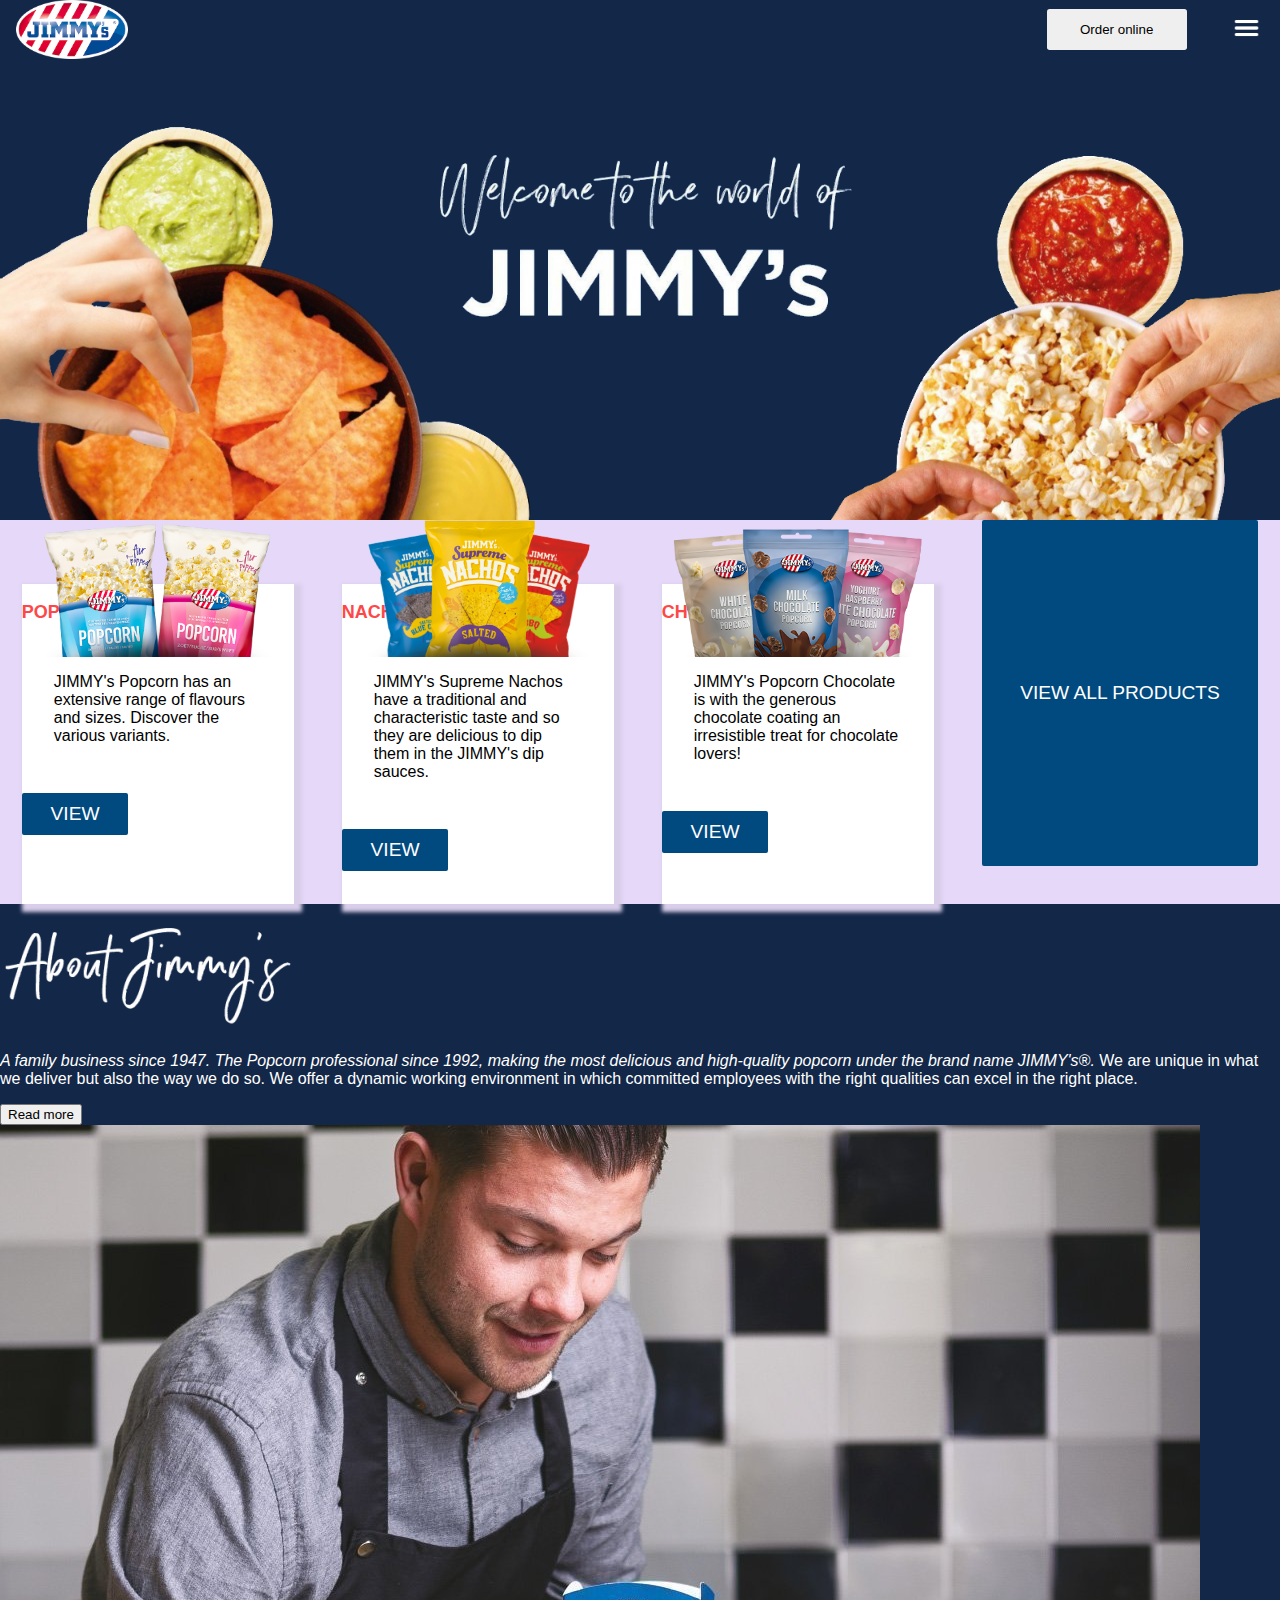
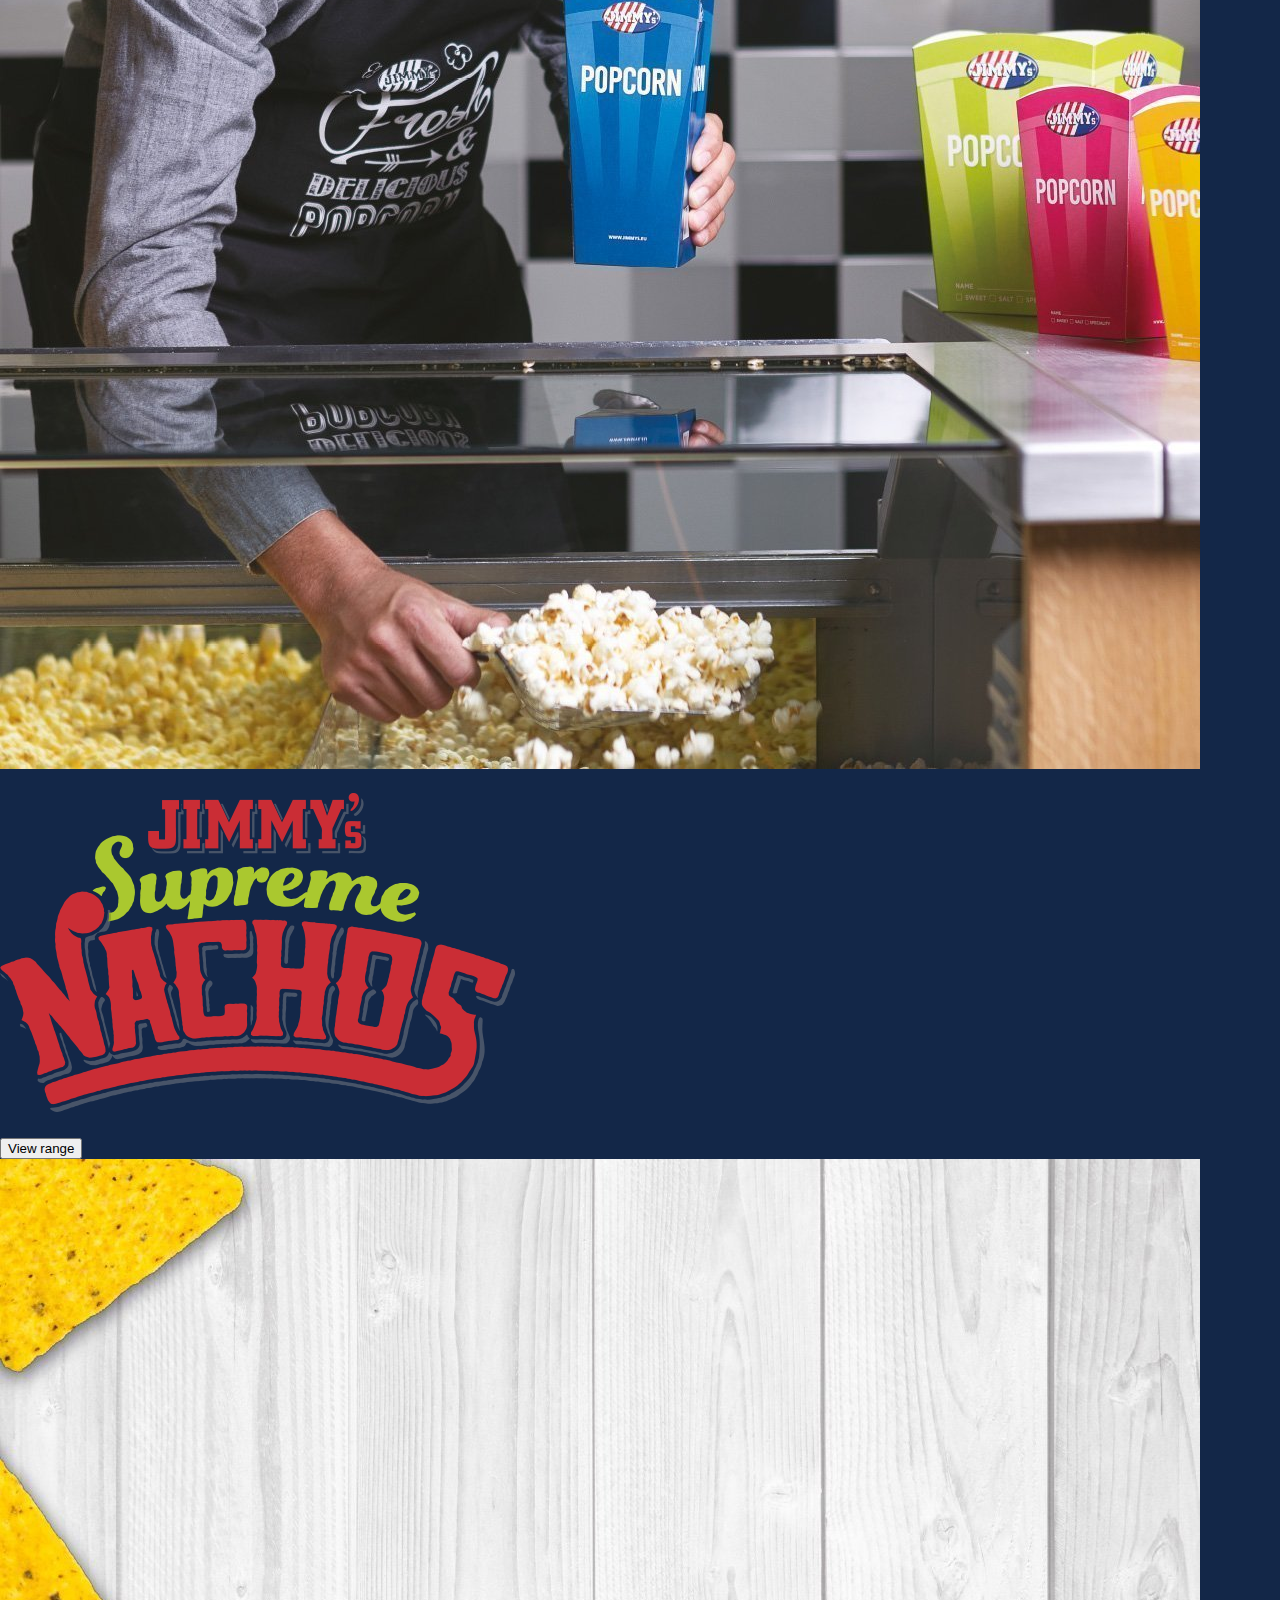
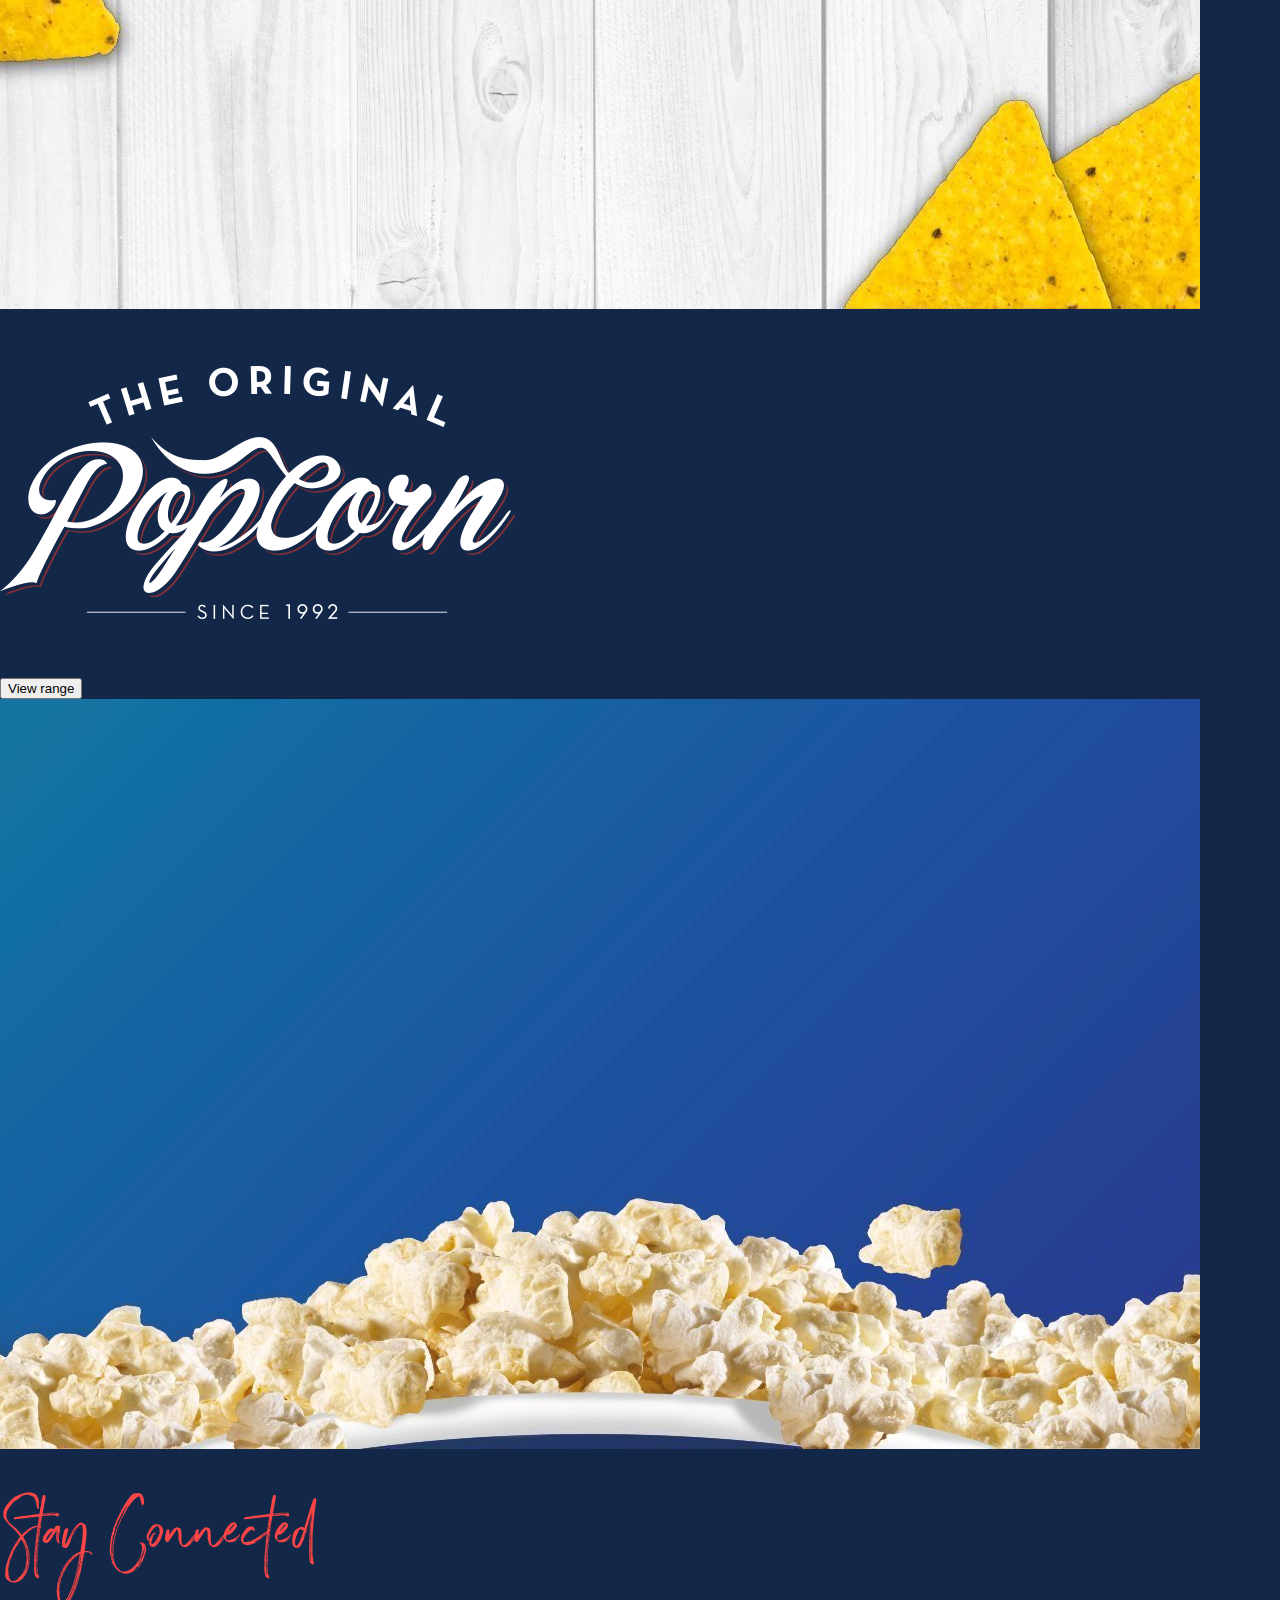
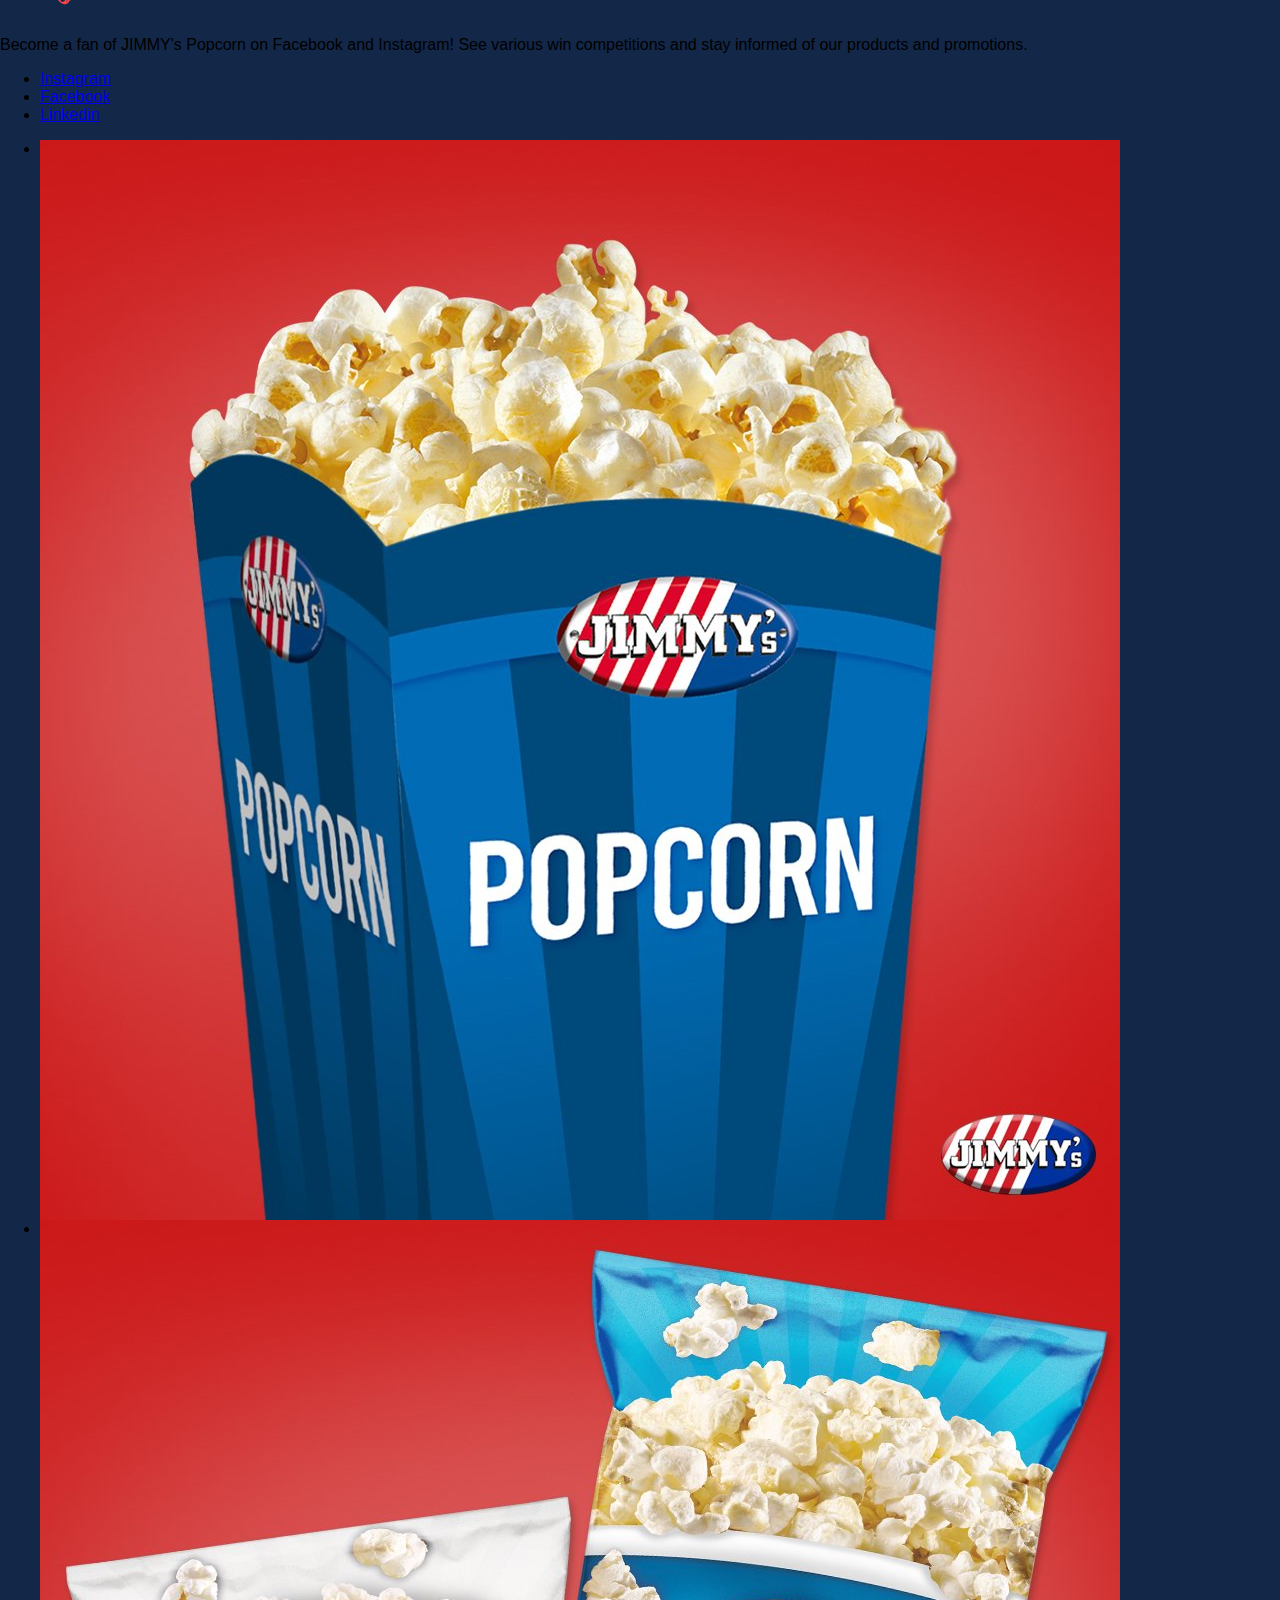
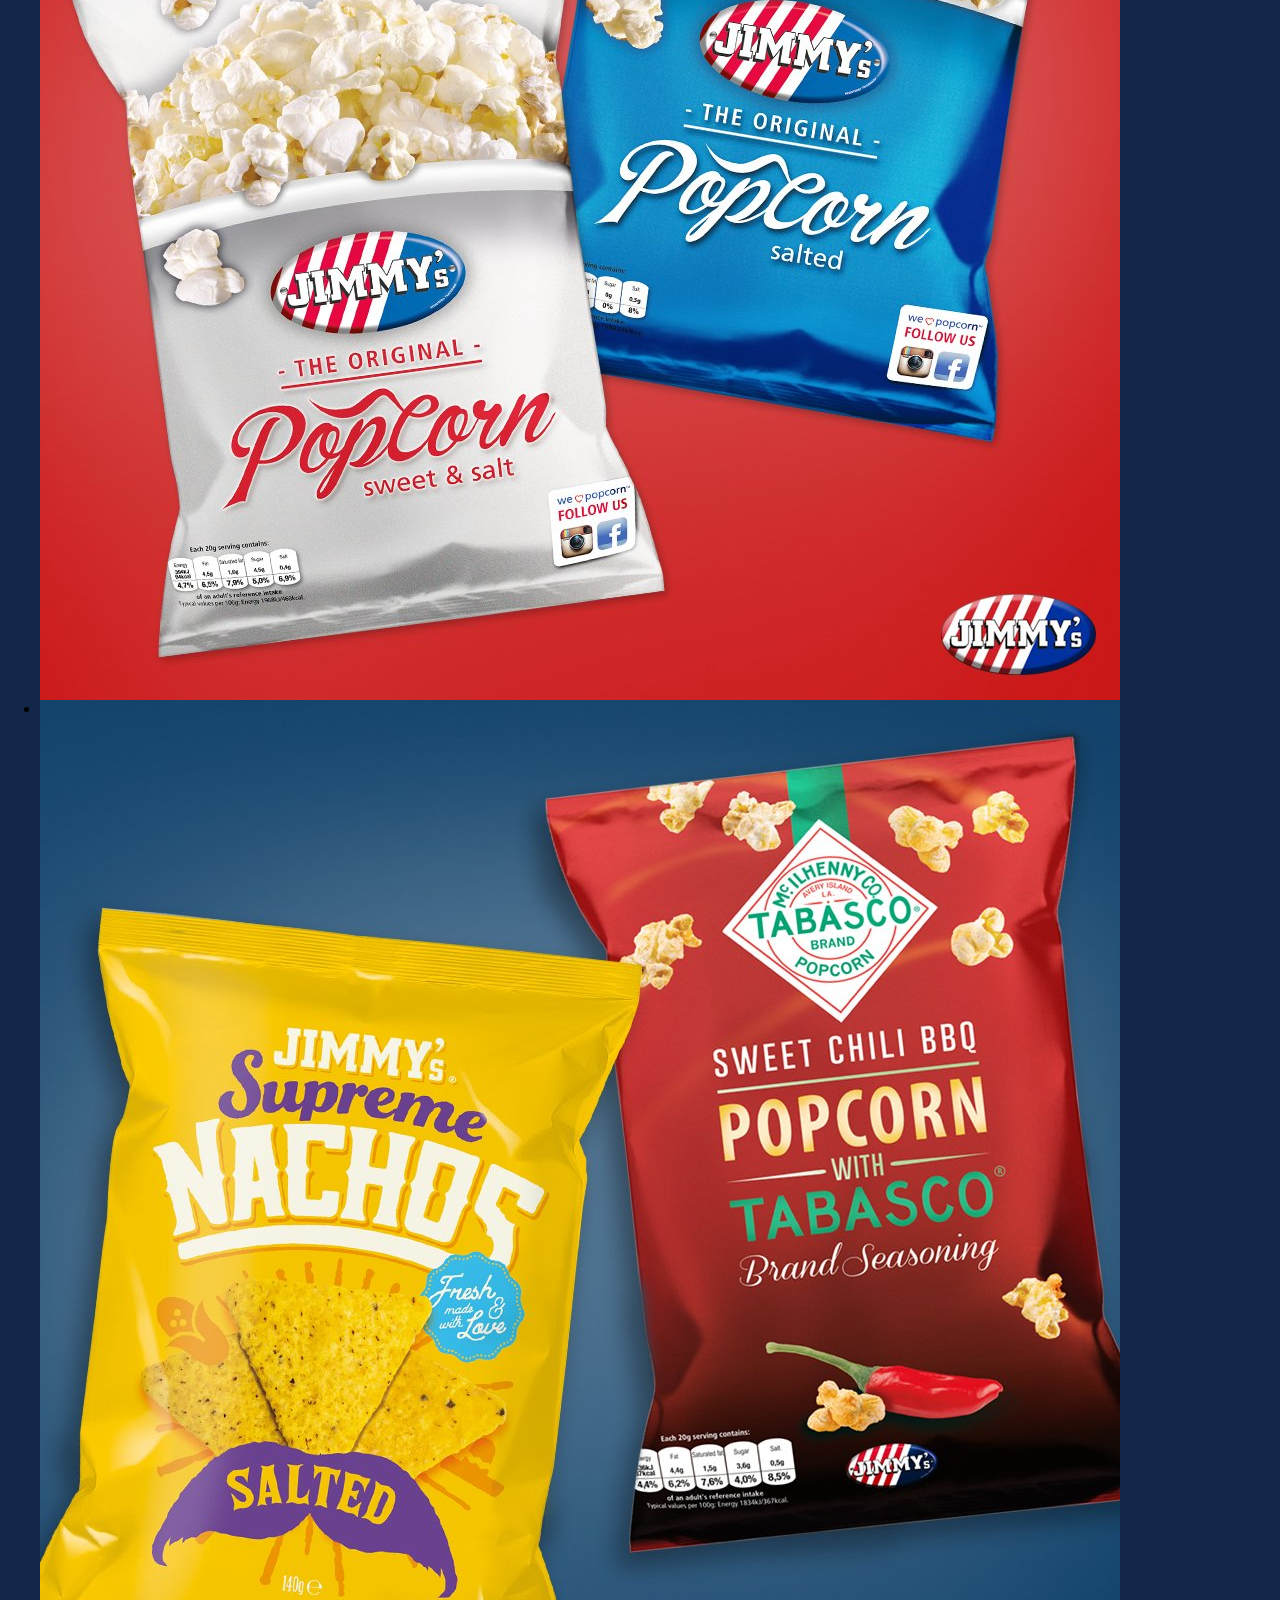
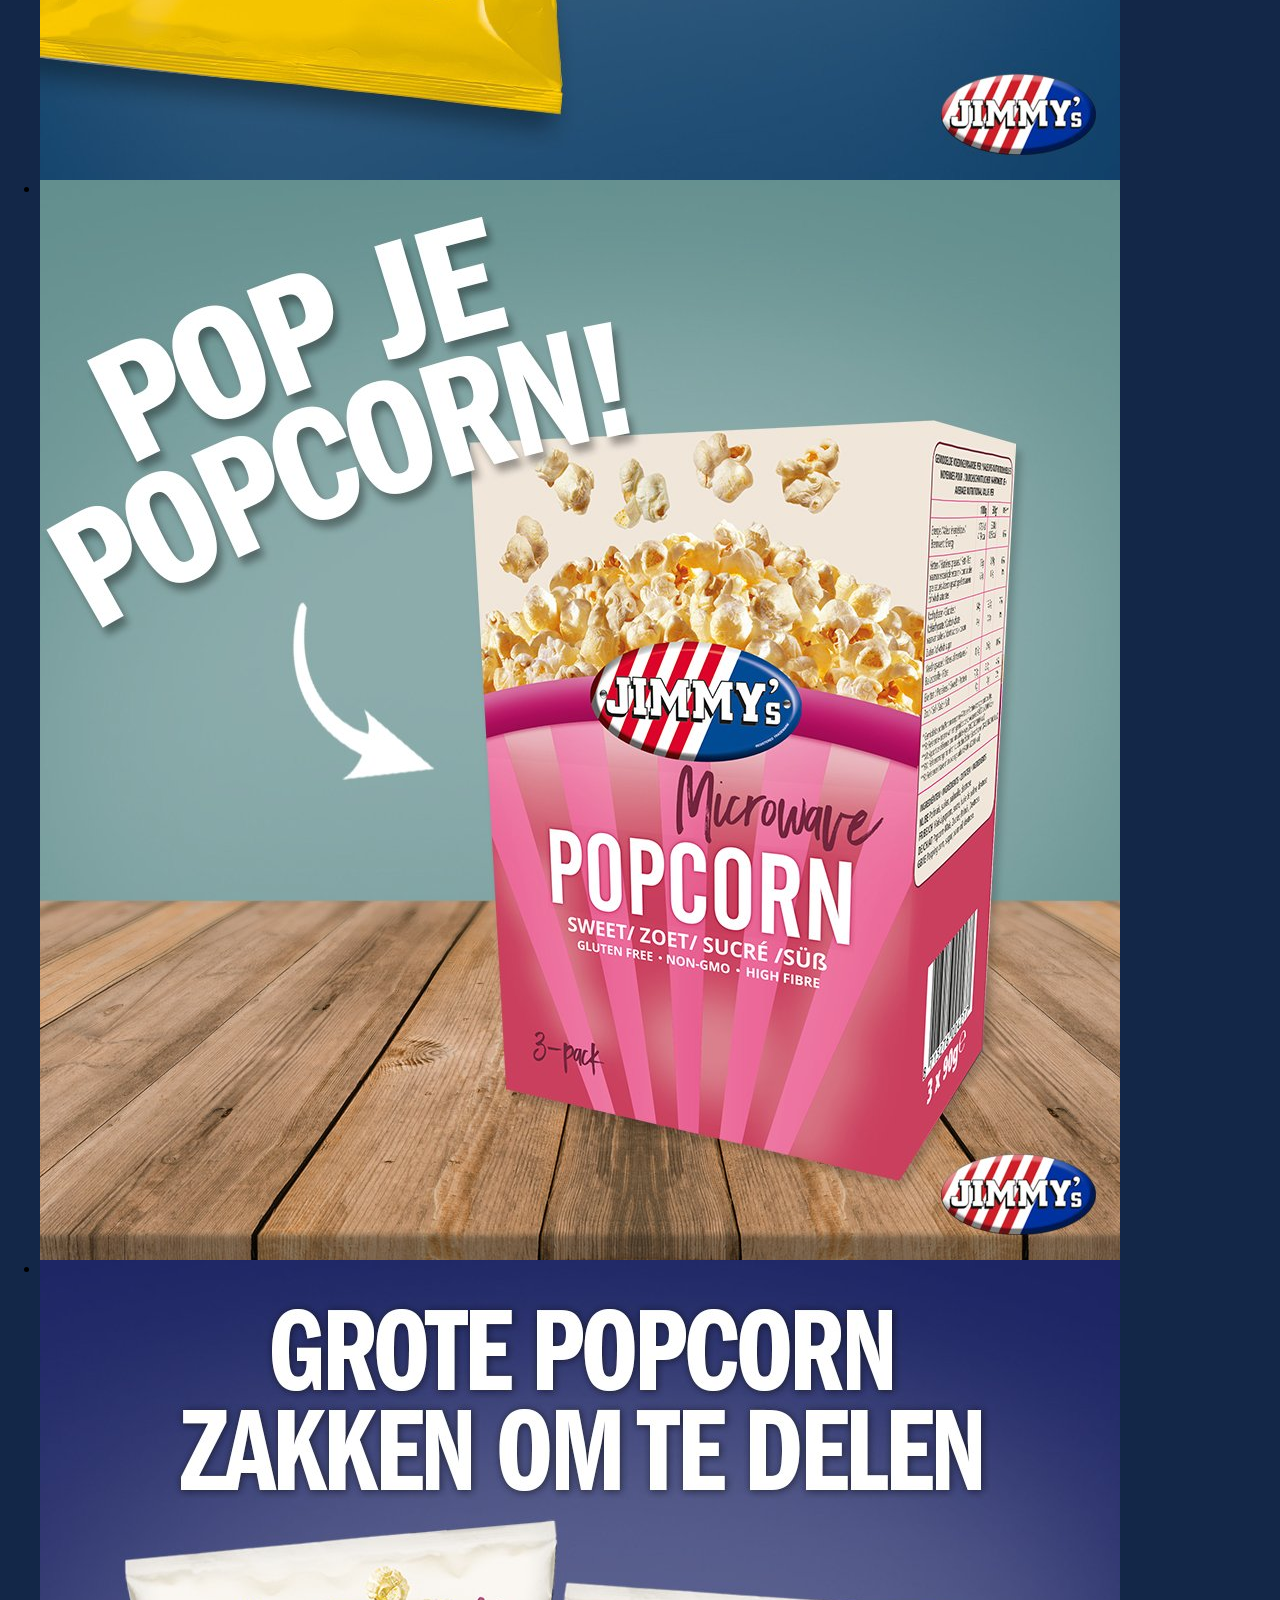
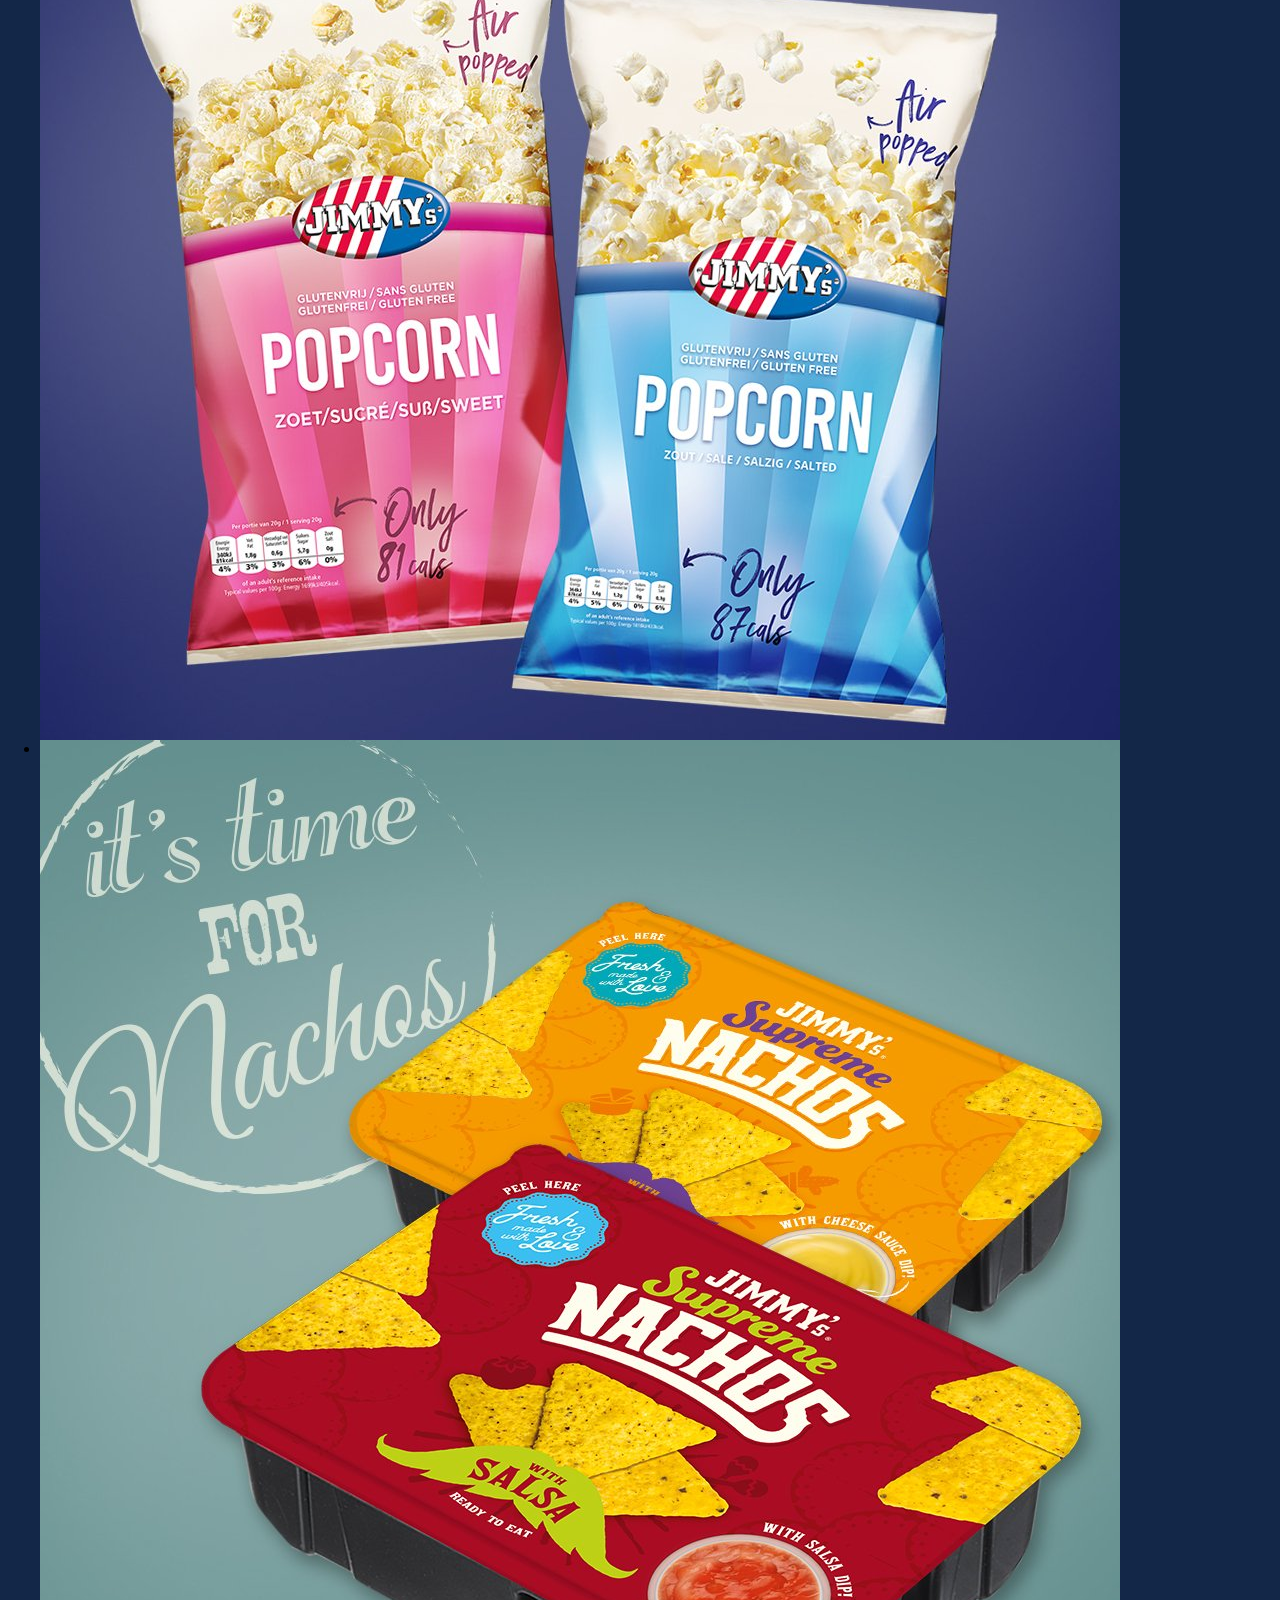
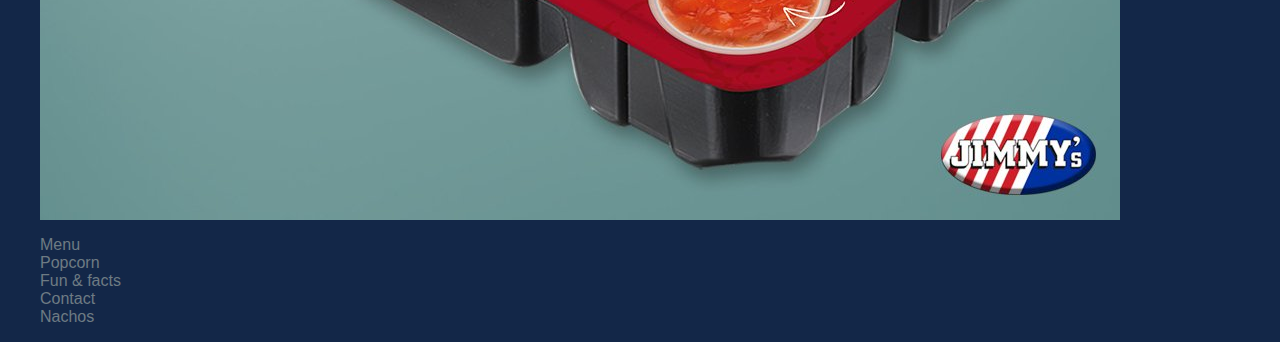
==== FEDherkansing/index.html @ 3aa01992 "/" ====
<!DOCTYPE html>
<html lang="en">
  <head>
    <meta charset="UTF-8" />
    <meta name="viewport" content="width=device-width, initial-scale=1.0" />
    <link rel="stylesheet" href="styles/style.css" />

    <title>Jimmy's Home</title>

    <link href="styles/style.css" rel="stylesheet" />
    <link href="styles/stylehome.css" rel="stylesheet" />
    <link rel="icon" type="image/svg+xml" href="images/favicon.svg" />
  </head>

  <body>
    <header>
      <img src="img/logo.png" alt="the logo of jimmy's" />
      <button>Order online</button>
      <button>
        <img src="img/Hamburger_icon_white.png" alt="hamburger menu" />
      </button>

      <nav>
        <ul>
          <li><a href="#">Home</a></li>
          <li>
            <details>
              <summary><a href="#">Popcorn</a></summary>
              <ul>
                <li><a href="#">Classic Bags</a></li>
                <li><a href="#">Family Bags</a></li>
                <li><a href="#">Impuls Bags</a></li>
                <li><a href="#">Toffee Popcorn</a></li>
                <li><a href="#">Mini Bags</a></li>
                <li><a href="#">Chocolate Popcorn</a></li>
                <li><a href="#">Multi Bags</a></li>
                <li><a href="#">Microwave Popcorn</a></li>
                <li><a href="#">Popcorn Buckets</a></li>
                <li><a href="#">Popcorn Tubs</a></li>
                <li><a href="#">Bulk Popcorn</a></li>
              </ul>
            </details>
          </li>
          <li>
            <details>
              <summary><a href="#">Nacho's</a></summary>
              <ul>
                <li><a href="#">Nachos 140g</a></li>
                <li><a href="#">Nachos 500g/400g</a></li>
                <li><a href="#">Nachos to Go</a></li>
                <li><a href="#">Dips</a></li>
                <li><a href="#">Fiestos</a></li>
                <li><a href="#">Nacho packaging & equipment</a></li>
              </ul>
            </details>
          </li>
          <li><a href="#">About us</a></li>
          <li><a href="#">Contact us</a></li>
        </ul>
      </nav>
    </header>
    <main>
      <section>
        <h1>
          <img
            src="img/Hometitel.png"
            alt="Banner Welkom to The world of Jimmy's"
          />
        </h1>
        <img
          src="img/Homeachtergrond.png"
          alt="Hands that are taking nachos and"
        />
      </section>
      <section>
        <h2>Products</h2>
        <article>
          <h3>Popcorn</h3>
          <p>
            JIMMY's Popcorn has an extensive range of flavours and sizes.
            Discover the various variants.
          </p>
          <button>View</button>
          <img src="img/tweezakkenpopcorn.png" alt="two bags popcorn" />
        </article>
        <article>
          <h3>Nachos</h3>
          <p>
            JIMMY's Supreme Nachos have a traditional and characteristic taste
            and so they are delicious to dip them in the JIMMY's dip sauces.
          </p>
          <button>View</button>
          <img src="img/nachoszakken.png" alt="Two bags nachos" />
        </article>
        <article>
          <h3>Chocolate Popcorn</h3>
          <p>
            JIMMY's Popcorn Chocolate is with the generous chocolate coating an
            irresistible treat for chocolate lovers!
          </p>
          <button>View</button>
          <img src="img/choco_thumnails.png" alt="two bags chocolate popcorn" />
        </article>
        <button>View all products</button>
      </section>
      <section>
        <article>
          <h2>
            <img src="img/About_jimmy-300x102.png" alt="text About Jimmy's" />
          </h2>
          <p>
            <em
              >A family business since 1947. The Popcorn professional since
              1992, making the most delicious and high-quality popcorn under the
              brand name JIMMY's®.
            </em>
            We are unique in what we deliver but also the way we do so. We offer
            a dynamic working environment in which committed employees with the
            right qualities can excel in the right place.
          </p>
          <button>Read more</button>
        </article>
        <img src="img/manmetpopcorn.jpg" alt="een man die popcorn opschept" />
      </section>
      <section>
        <article>
          <h2 aria-label="Text Jimmy's supreme Nachos">
            <img
              src="img/Jimmys_Nachos.png"
              alt="Text Jimmy's supreme Nachos"
            />
          </h2>
          <button>View range</button>
          <img src="img/Background_left.jpg" alt="background" />
        </article>
        <article>
          <h2>
            <img
              src="img/Jimmys_Popcorn.png"
              alt="Text the original Popcorn since 1992"
            />
          </h2>
          <button>View range</button>
          <img src="img/Background_right-2.jpg" alt="background" />
        </article>
      </section>
      <section>
        <h2><img src="img/Stay_connected.png" alt="tekst Stay connected" /></h2>
        <p>
          Become a fan of JIMMY's Popcorn on Facebook and Instagram! See various
          win competitions and stay informed of our products and promotions.
        </p>
        <ul>
          <li><a href="#">Instagram</a></li>
          <li><a href="#">Facebook</a></li>
          <li><a href="#">Linkedin</a></li>
        </ul>

        <ul>
          <li><img src="img/popcornbak.jpg" alt="an popcornbak" /></li>
          <li>
            <img src="img/popcornsweetandsalty.jpg" alt="two bags popcorn sweet & salty" />
          </li>
          <li>
            <img
              src="img/nachosentabascopop.jpg"
              alt="nacho and tabasco popcorn"
            />
          </li>
          <li>
            <img src="img/popcorn.jpg" alt="micorwave popcorn" />
          </li>
          <li>
            <img
              src="img/tweezakkenpopcornglutenvrij.jpg"
              alt="Two bags popcorn gluttenvrij"
            />
          </li>
          <li><img src="img/nachos.jpg" alt="nachos bakjes" /></li>
        </ul>
      </section>
    </main>
    <footer>
      <ul>
        <li><a href="#">Menu</a></li>
        <li><a href="#">Popcorn</a></li>
        <li><a href="#">Fun & facts</a></li>
        <li><a href="#">Contact</a></li>
        <li><a href="#">Nachos</a></li>
      </ul>
    </footer>
    <script defer src="/FEDherkansing/scripts/script.js"></script>
  </body>
</html>
---- FEDherkansing/styles/style.css ----
/**************/
/* CSS REMEDY */
/**************/
*,
*::after,
*::before {
  box-sizing: border-box;
}

/*********************/
/* CUSTOM PROPERTIES */
/*********************/

@font-face {
  font-family: robotoRegular, Arial, Helvetica, sans-serif;
  src: url("../fonts/robotoRegular.woff2");
}

@font-face {
  font-family: latoRegular, Arial, Helvetica, sans-serif;
  src: url("../fonts/latoRegular.woff2");
}
:root {
  /* startje */
  --color-text: #111;
  --color-background1: rgb(255, 255, 255);
  --color-background: rgb(19, 39, 72);
  --color-background2: rgb(229, 216, 249);
  --color-textred: rgb(254, 71, 72);
  --color-button: rgb(1, 74, 127);
  --blokje-shadow-color: rgb(216, 206, 233);
  --color-footertext: rgb(110, 123, 131);
}

img {
  max-width: 100%;
}

/****************/
/* JOUW STYLING */
/****************/

/* jouw code */

body {
  margin: 0;
  /* font-family: robotoRegular; */
  font-family: robotoRegular, sans-serif;
  background-color: var(--color-background);
}

header {
  background-color: var(--color-background);
  display: flex;
  align-items: center;
  flex-wrap: wrap;

  /* right: 100%; */
  /* font-family: robotoRegular; */
}

header img {
  width: 7em;
  margin-left: 1em;
  margin-right: auto;
}

nav {
  flex-basis: 100%;
  translate: 0% -140%;
  transition: 0.3s;
}

nav.toonMenu {
  translate: 0%;
}

header ul li {
  min-height: 1.5em;
  padding: 0.75em;
  line-height: 1;
  margin-left: -1.75em;
}

header ul {
  background-color: var(--color-background1);
  margin: 0;
  list-style-type: none;
}

header a {
  text-decoration: none;
  color: var(--color-text);
  font-size: small;
}

header > button {
  padding: 1em 2.5em 1em 2.5em;
  border-radius: 0.2em;
  border: none;
}

header > button:last-of-type {
  border: none;
  background: none;
  width: 7em;
}

/* 
  summary{
    display: flex;
    justify-content: start ;
    
  } */


footer li{
  list-style-type: none;
  
}


footer a{
  text-decoration: none;
  color: var(--color-footertext);
}
---- FEDherkansing/styles/style.css ----
/**************/
/* CSS REMEDY */
/**************/
*,
*::after,
*::before {
  box-sizing: border-box;
}

/*********************/
/* CUSTOM PROPERTIES */
/*********************/

@font-face {
  font-family: robotoRegular, Arial, Helvetica, sans-serif;
  src: url("../fonts/robotoRegular.woff2");
}

@font-face {
  font-family: latoRegular, Arial, Helvetica, sans-serif;
  src: url("../fonts/latoRegular.woff2");
}
:root {
  /* startje */
  --color-text: #111;
  --color-background1: rgb(255, 255, 255);
  --color-background: rgb(19, 39, 72);
  --color-background2: rgb(229, 216, 249);
  --color-textred: rgb(254, 71, 72);
  --color-button: rgb(1, 74, 127);
  --blokje-shadow-color: rgb(216, 206, 233);
  --color-footertext: rgb(110, 123, 131);
}

img {
  max-width: 100%;
}

/****************/
/* JOUW STYLING */
/****************/

/* jouw code */

body {
  margin: 0;
  /* font-family: robotoRegular; */
  font-family: robotoRegular, sans-serif;
  background-color: var(--color-background);
}

header {
  background-color: var(--color-background);
  display: flex;
  align-items: center;
  flex-wrap: wrap;

  /* right: 100%; */
  /* font-family: robotoRegular; */
}

header img {
  width: 7em;
  margin-left: 1em;
  margin-right: auto;
}

nav {
  flex-basis: 100%;
  translate: 0% -140%;
  transition: 0.3s;
}

nav.toonMenu {
  translate: 0%;
}

header ul li {
  min-height: 1.5em;
  padding: 0.75em;
  line-height: 1;
  margin-left: -1.75em;
}

header ul {
  background-color: var(--color-background1);
  margin: 0;
  list-style-type: none;
}

header a {
  text-decoration: none;
  color: var(--color-text);
  font-size: small;
}

header > button {
  padding: 1em 2.5em 1em 2.5em;
  border-radius: 0.2em;
  border: none;
}

header > button:last-of-type {
  border: none;
  background: none;
  width: 7em;
}

/* 
  summary{
    display: flex;
    justify-content: start ;
    
  } */


footer li{
  list-style-type: none;
  
}


footer a{
  text-decoration: none;
  color: var(--color-footertext);
}
---- FEDherkansing/styles/stylehome.css ----
section:first-of-type {
    position:relative;
    height: 15em;
}


section:first-of-type img {
    position:absolute;
    margin: 0%;
    bottom: 0;
    
}

section:first-of-type img:nth-of-type(2) {
    position:absolute;
}   

section:nth-of-type(2){
   background-color: var(--color-background2);
   display: flex;
   flex-wrap: wrap;
   gap: 3em;
   justify-content: center;
}

section:nth-of-type(2) h2{
    display: none;
}

section:nth-of-type(2) article{
   background-color: var(--color-background1);
   margin-top: 4em;
   position:relative;
   width: 17em;
   height: 20em;
   box-shadow: .25em .25em .25em .25em var(--blokje-shadow-color);
   
}


section:nth-of-type(2) h3{
    color: var(--color-textred);
    text-transform: uppercase;
    font-size: large;
 }



section:nth-of-type(2) article p{
   width: 100%;
   padding: 2em;

}

section:nth-of-type(2) article button{
    color: var(--color-background1);
    background-color: var(--color-button);
    border: none;
    border-radius: .1em;
    padding: .5em 1.5em .5em 1.5em;
    font-size: larger;
   text-transform: uppercase;
 }


 section:nth-of-type(2) article img{
   position: absolute;
   top: -5em;
   left: .01em;

 }

 section:nth-of-type(2) button{
   border:none;
   background-color: var(--color-button);
   border-radius: .1em;
   color: var(--color-background1);
    padding: .75em 2em .75em 2em;
    font-size: larger;
    margin-bottom: 2em;
    text-transform: uppercase;
 }

 section:nth-of-type(3) p{
    color: var(--color-background1);

 }


 /* section:nth-of-type(4) article{
   position:relative
 }

 section:nth-of-type(4) article img:first-of-type{
   position: absolute;
 }

 section:nth-of-type(4) article img:nth-of-type(2){
   position: absolute;
 }

  */


  section:last-of-type ul li img{
   display: flex;
   flex-wrap: nowrap;
  }
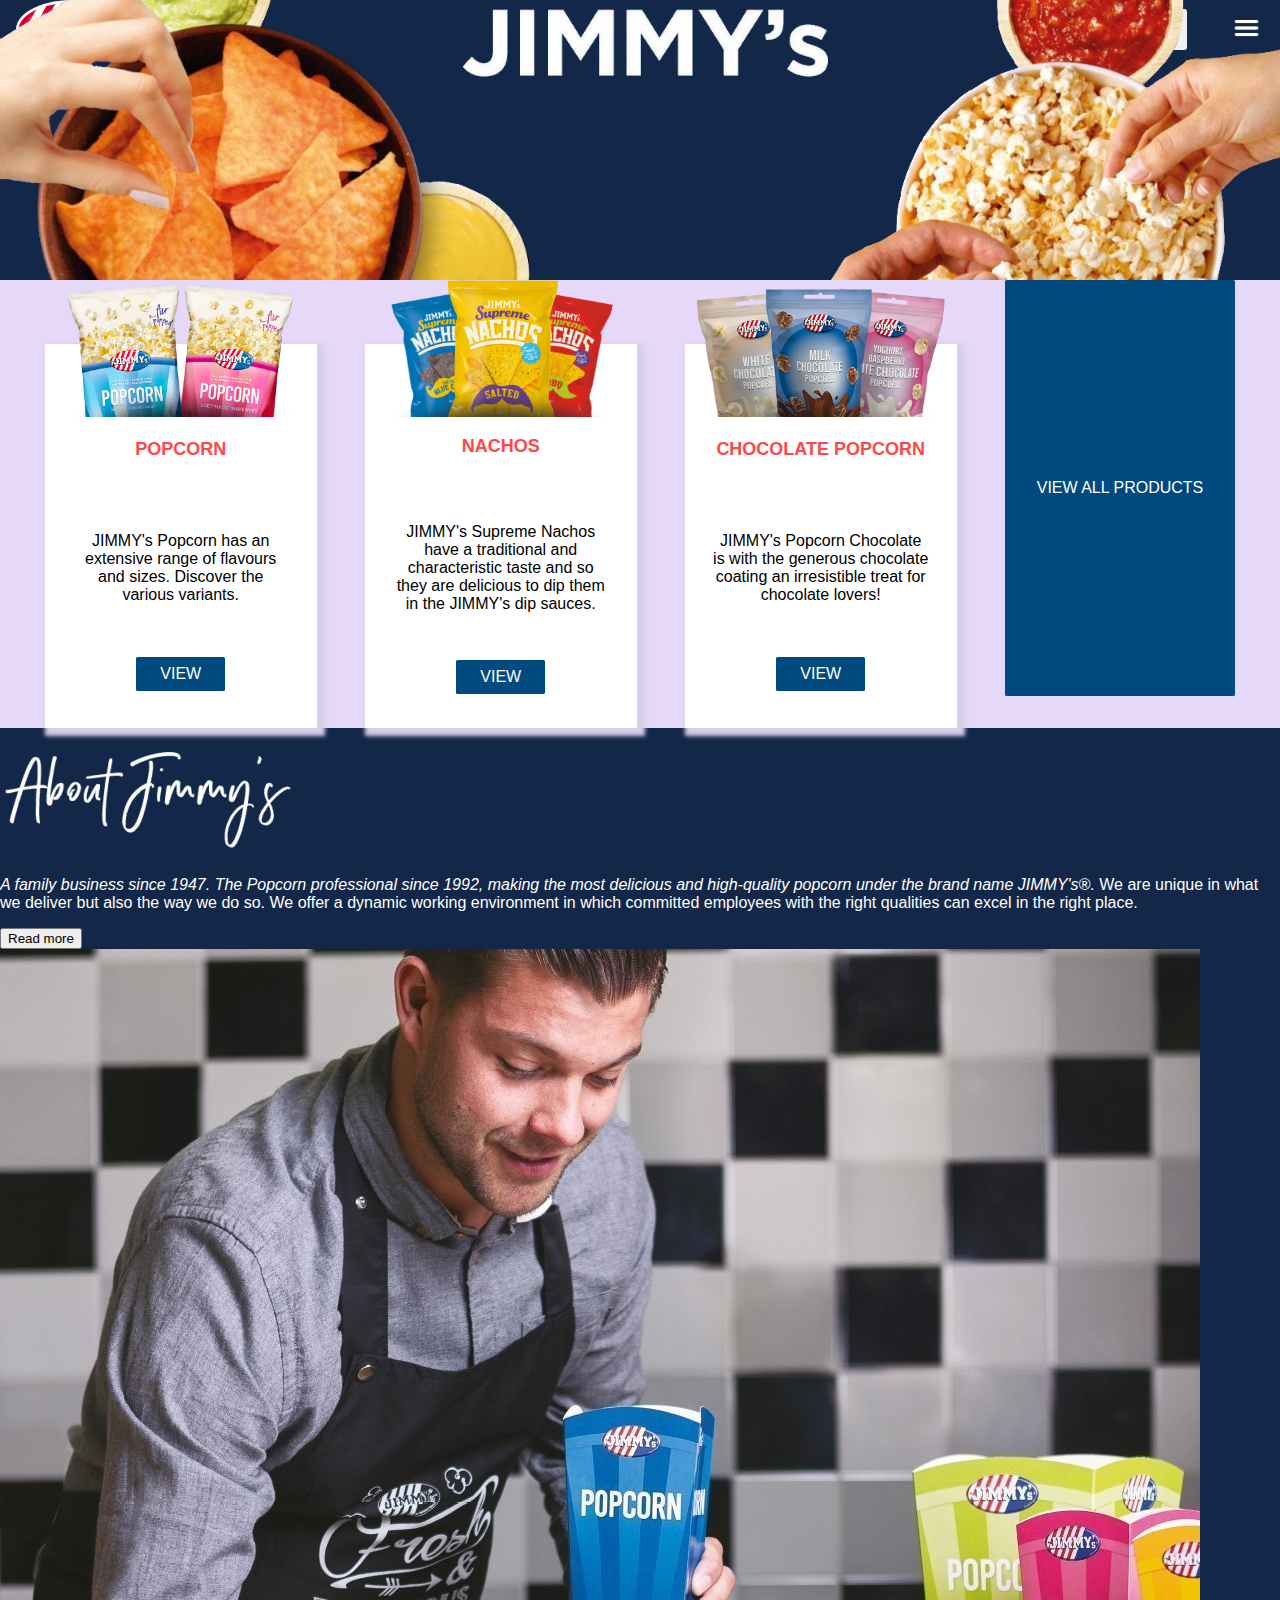
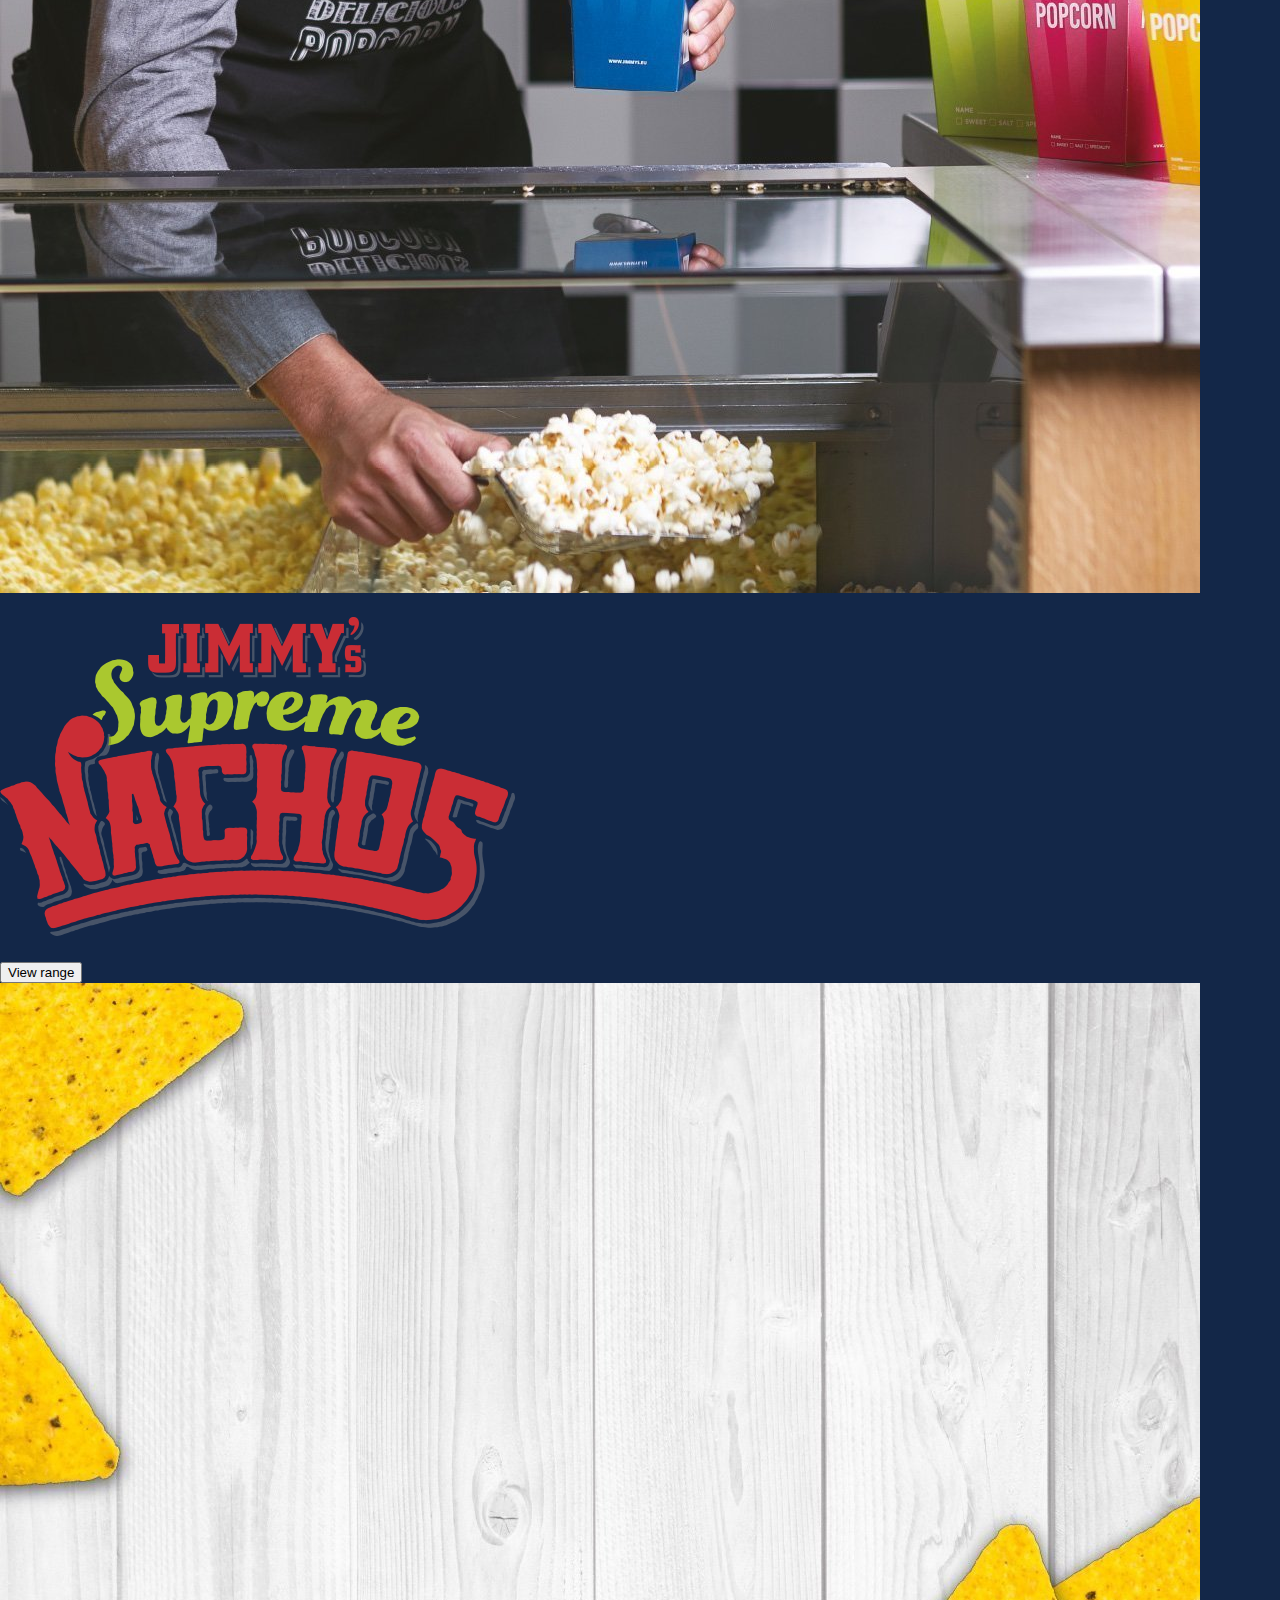
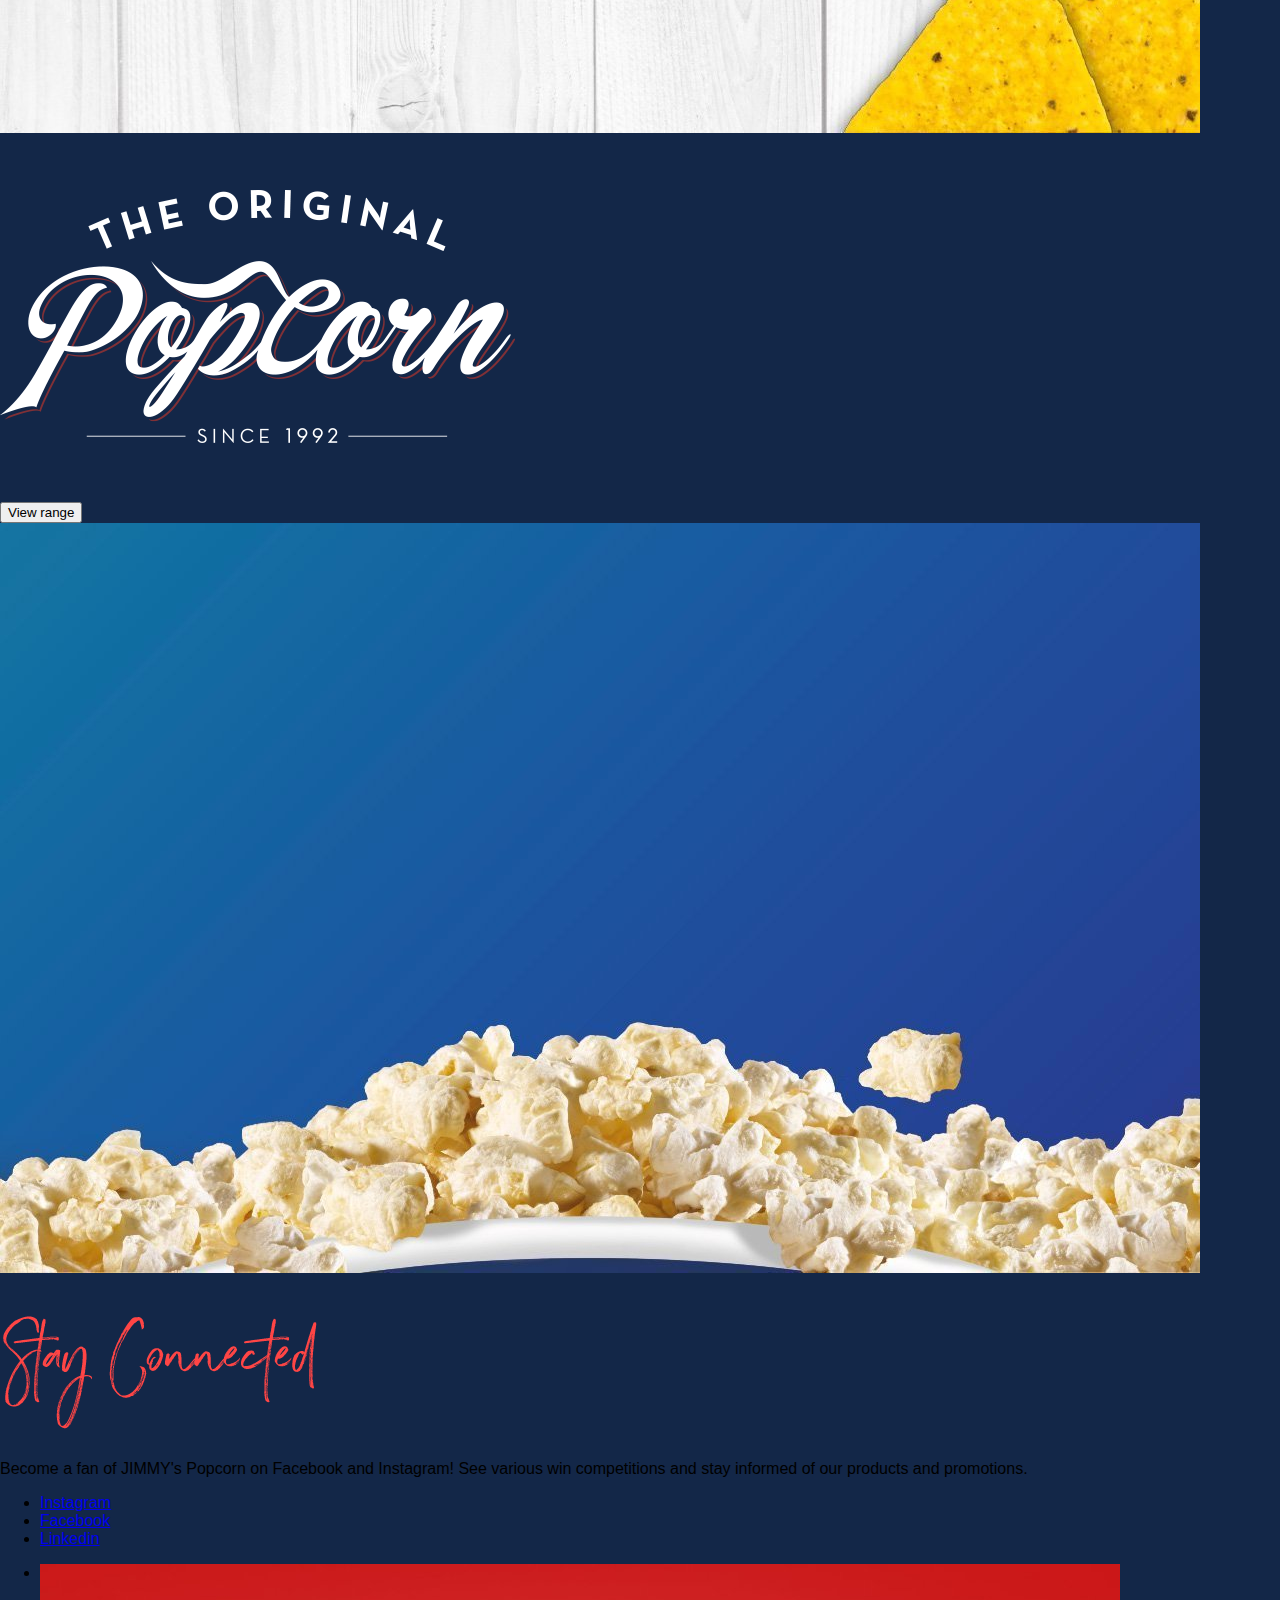
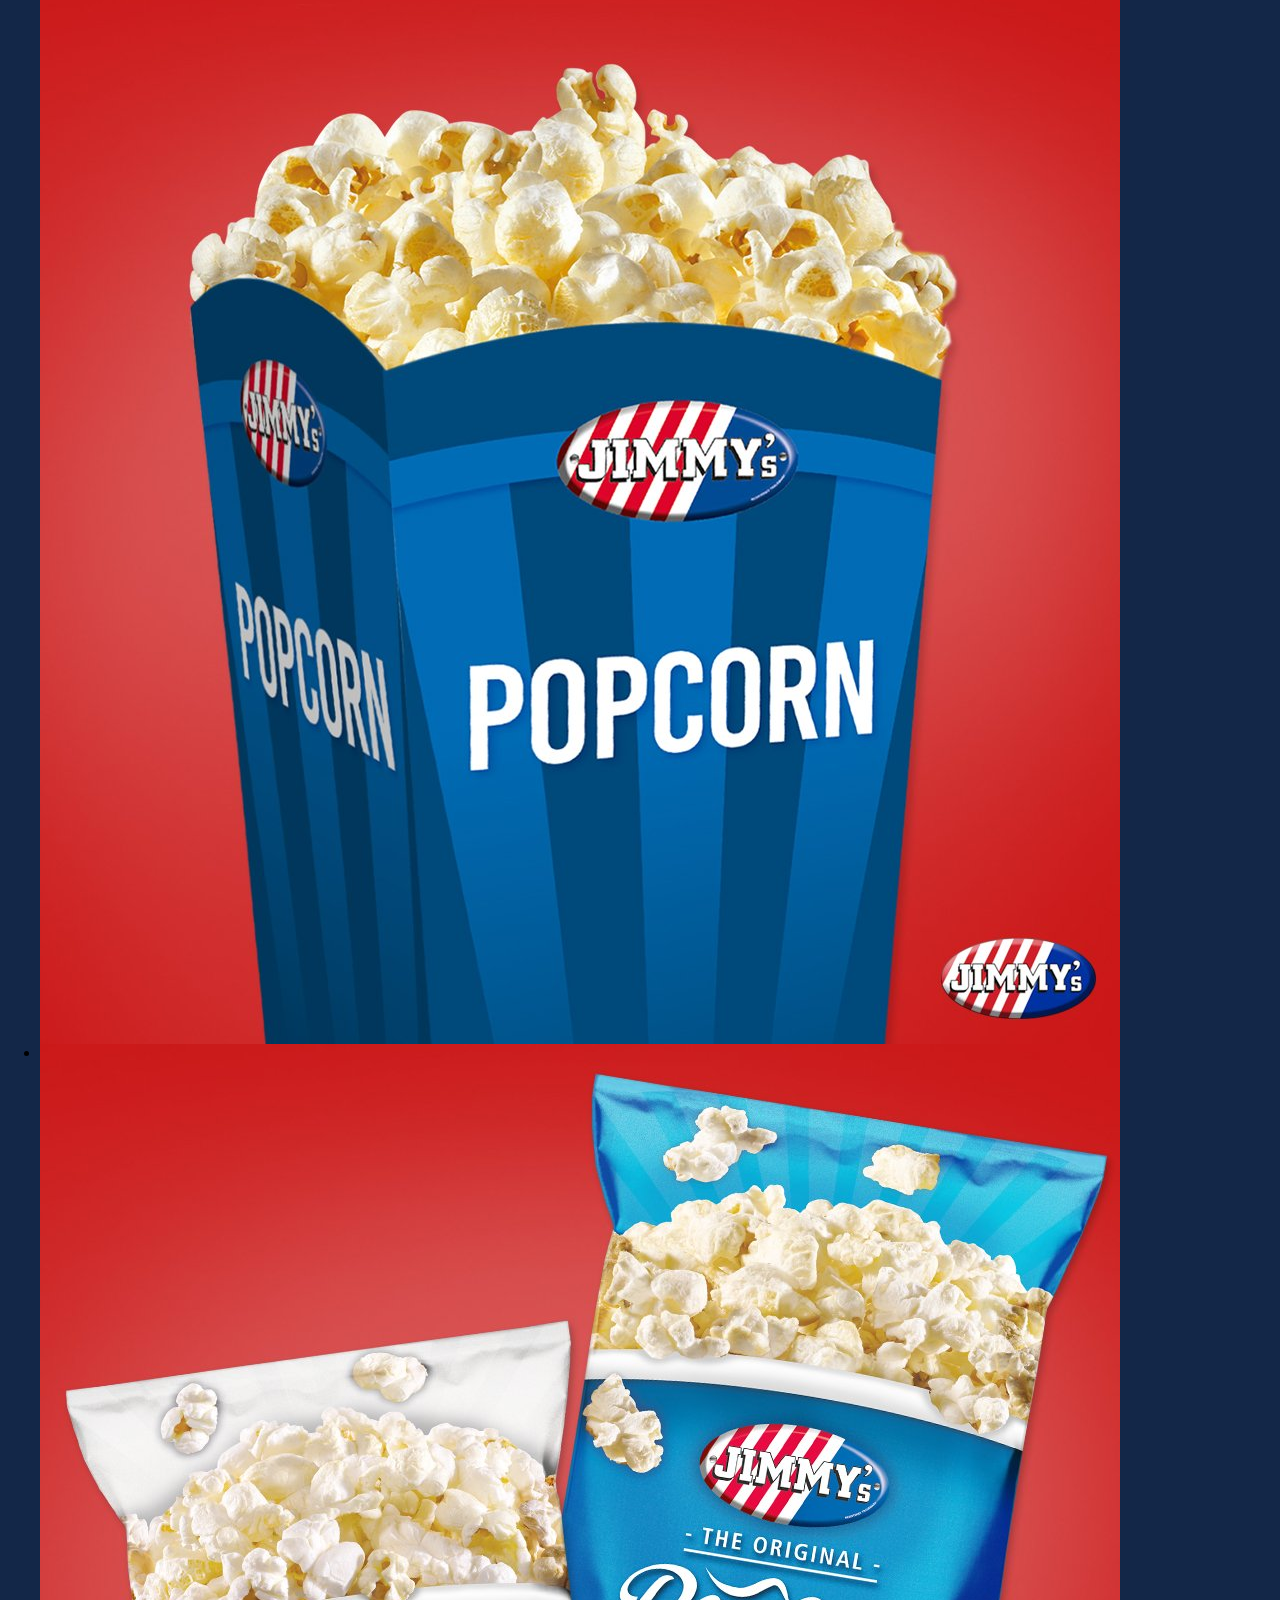
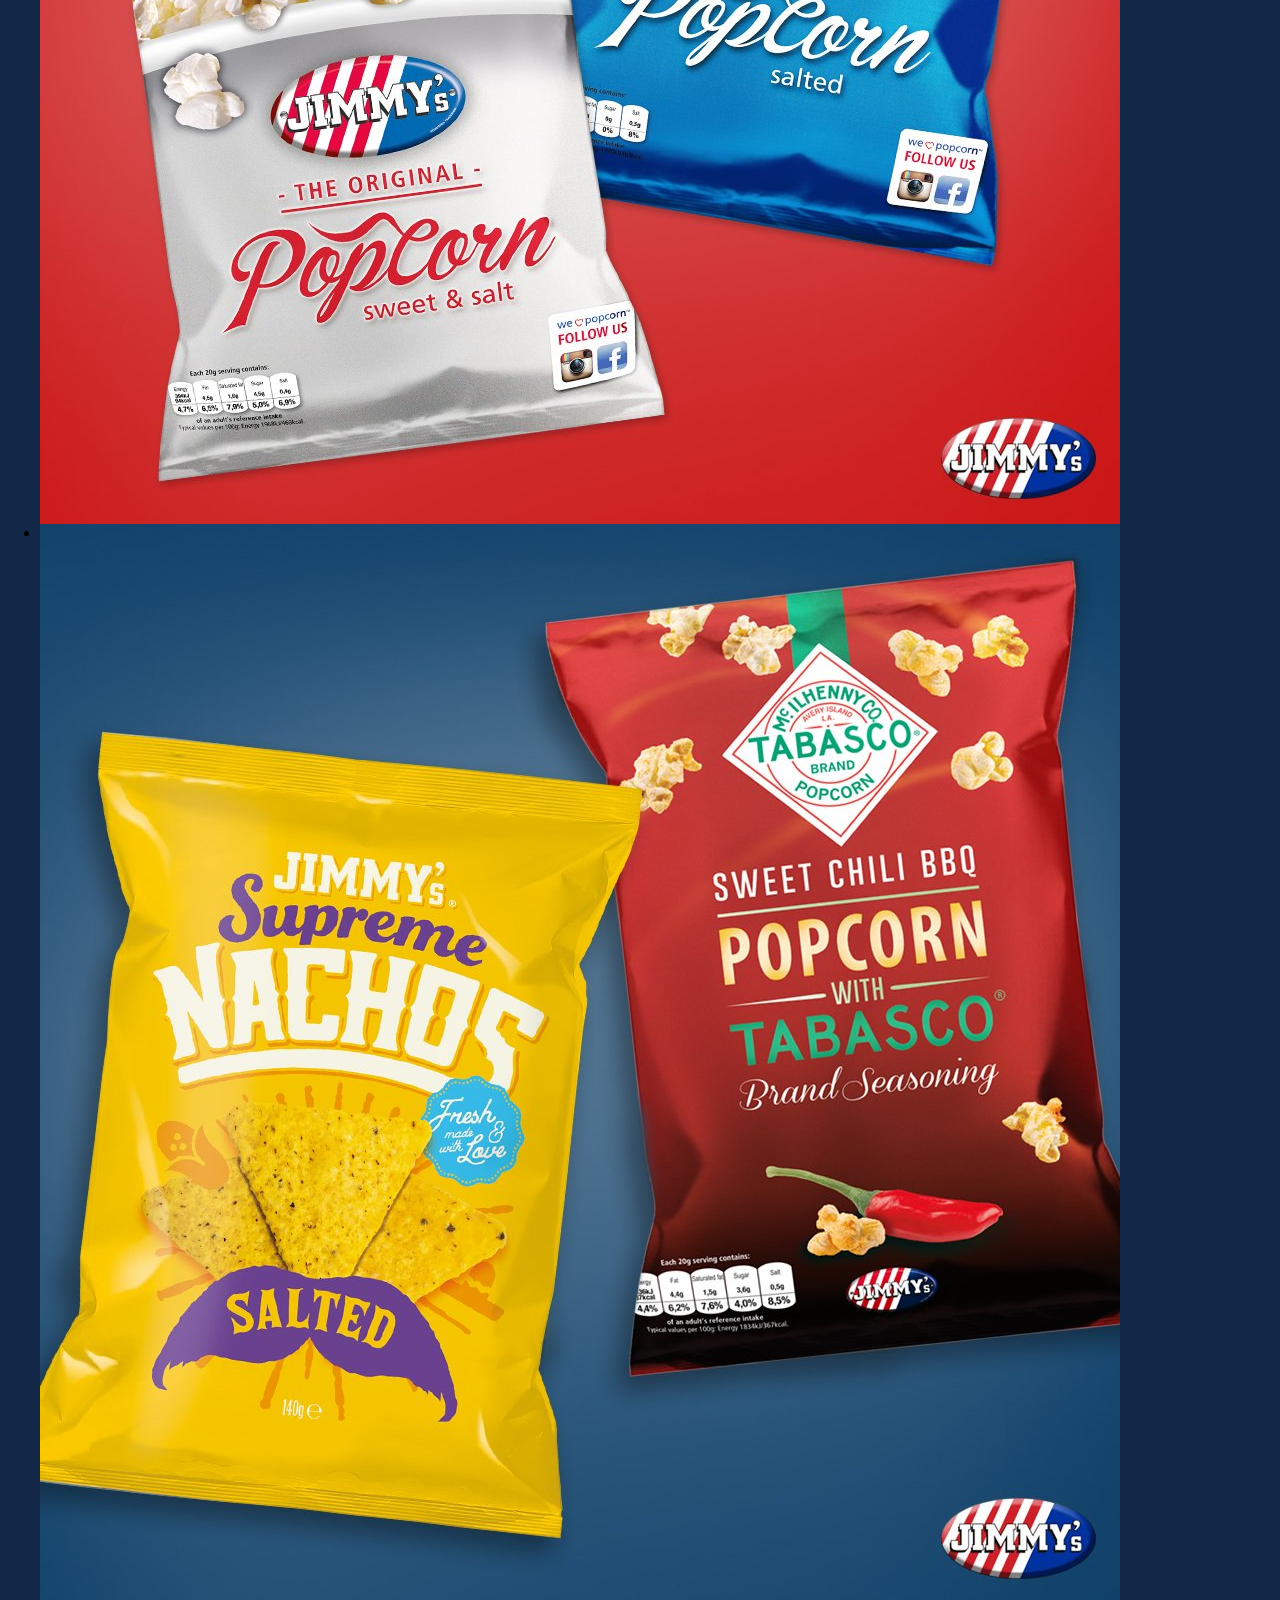
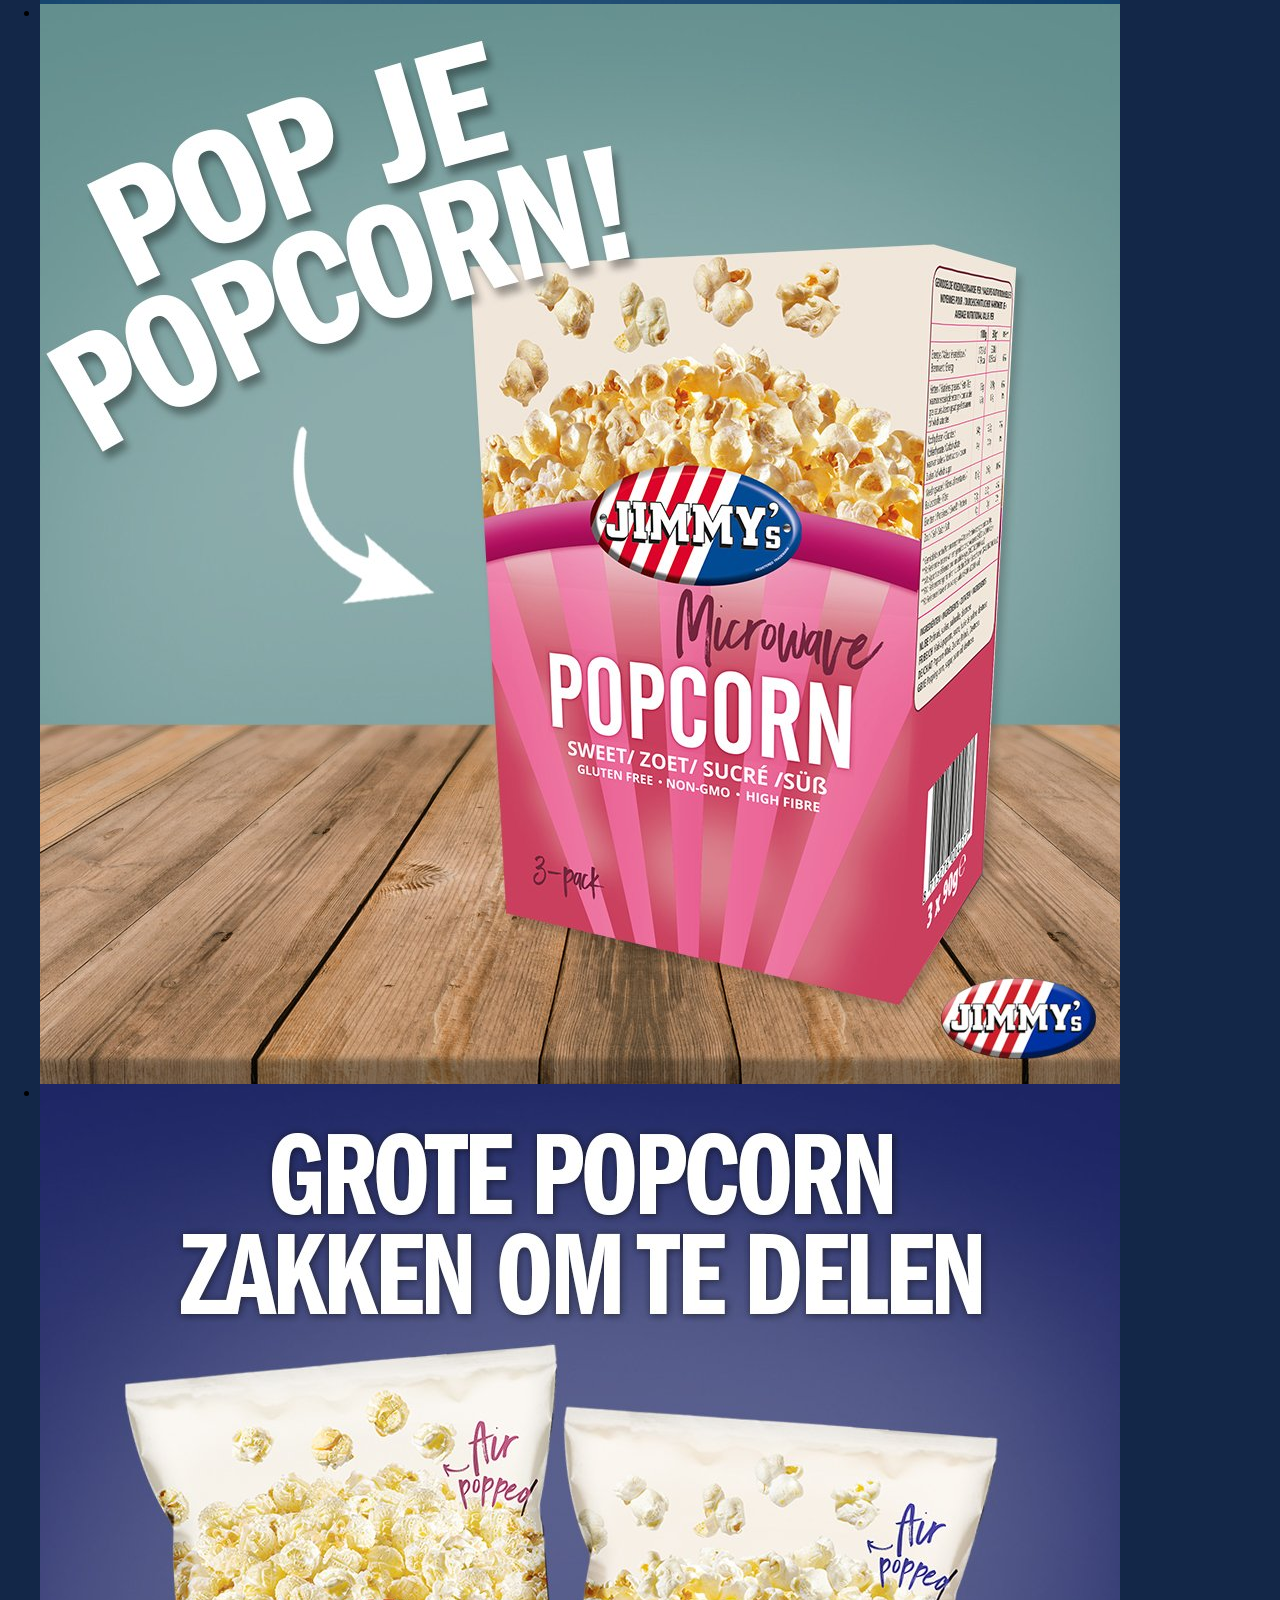
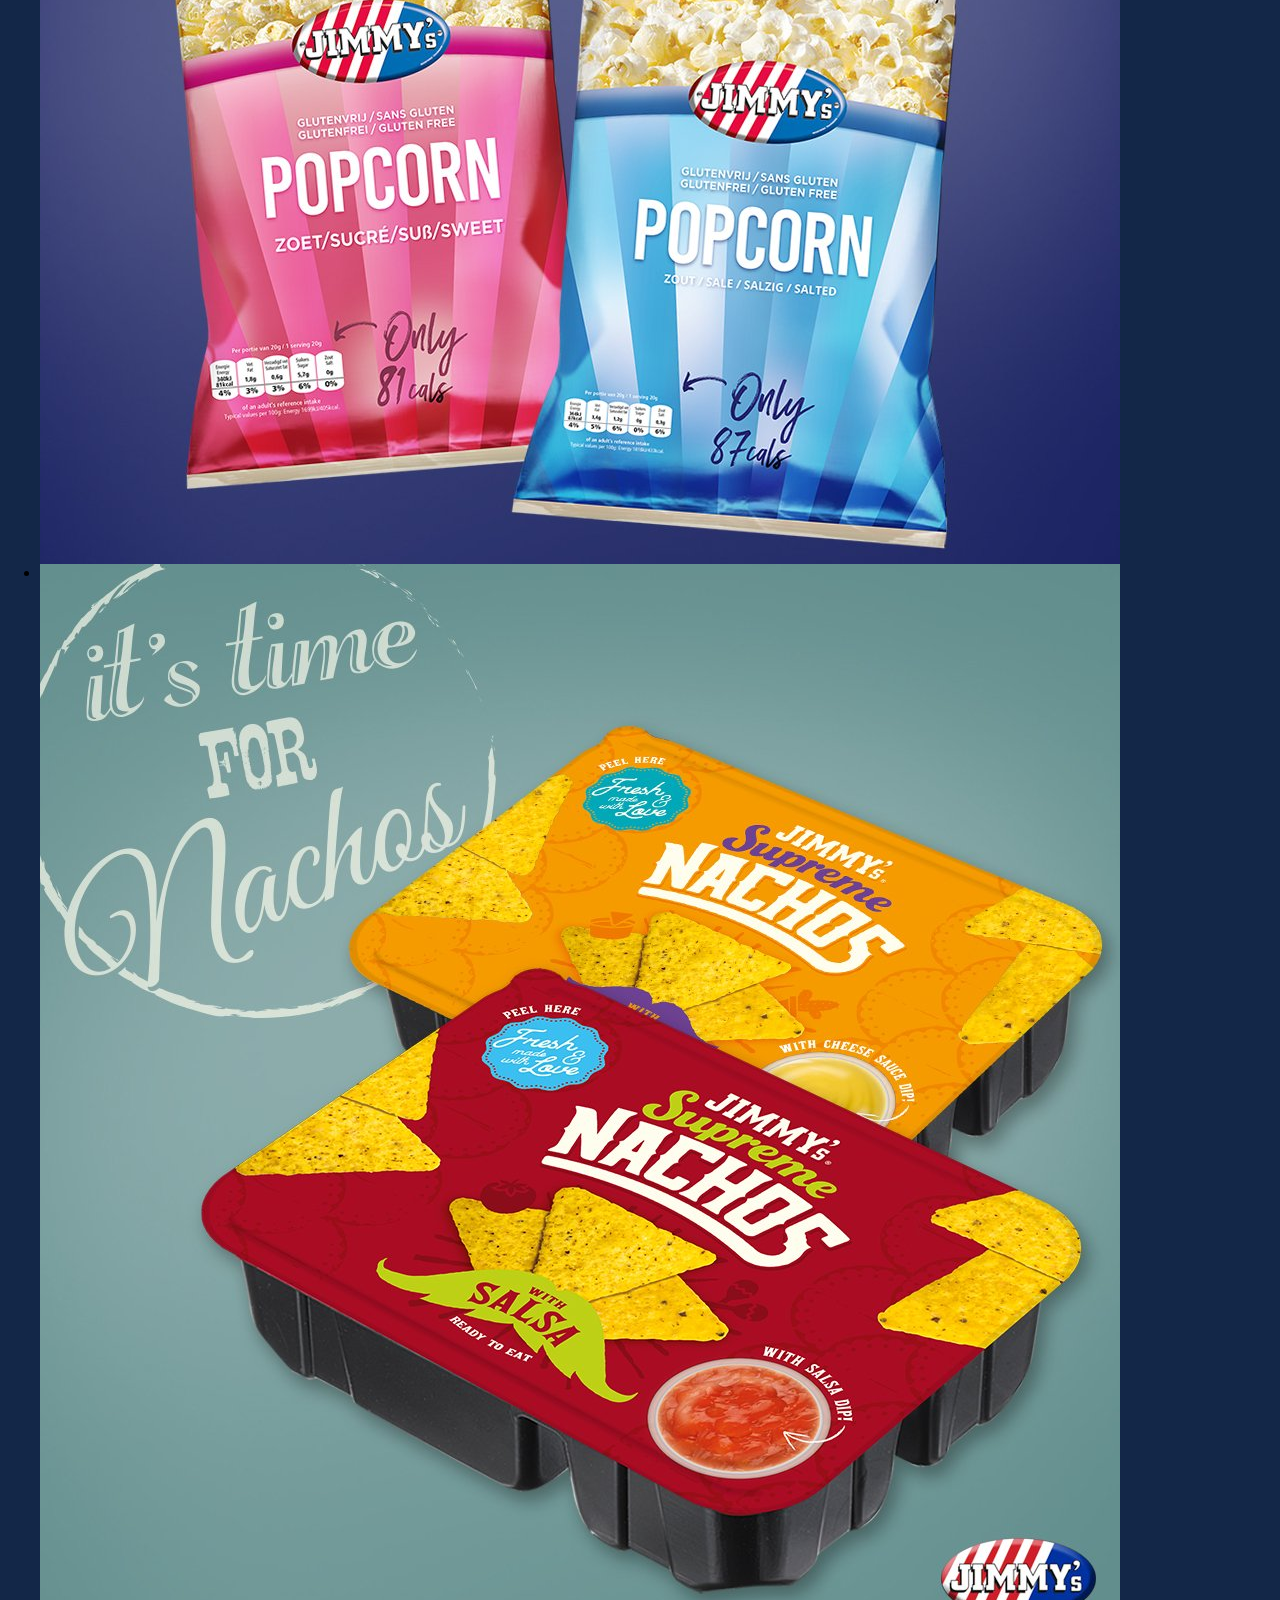
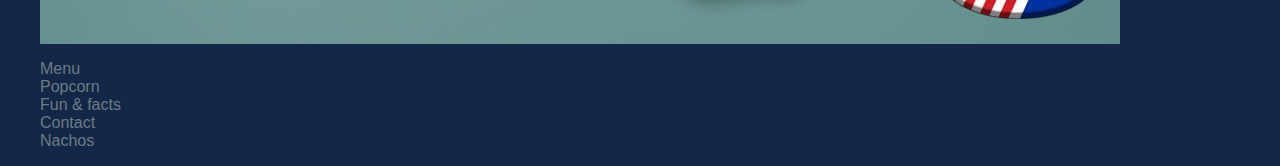
==== commit 47c0181b: "." ====
--- a/FEDherkansing/index.html
+++ b/FEDherkansing/index.html
@@ -73,7 +73,7 @@
         />
       </section>
       <section>
-        <h2>Products</h2>
+        <h2 class="visually-hidden">Products</h2>
         <article>
           <h3>Popcorn</h3>
           <p>
--- a/FEDherkansing/styles/style.css
+++ b/FEDherkansing/styles/style.css
@@ -69,6 +69,7 @@
   flex-basis: 100%;
   translate: 0% -140%;
   transition: 0.3s;
+  z-index: 1;
 }
 
 nav.toonMenu {
--- a/FEDherkansing/styles/style.css
+++ b/FEDherkansing/styles/style.css
@@ -69,6 +69,7 @@
   flex-basis: 100%;
   translate: 0% -140%;
   transition: 0.3s;
+  z-index: 1;
 }
 
 nav.toonMenu {
--- a/FEDherkansing/styles/stylehome.css
+++ b/FEDherkansing/styles/stylehome.css
@@ -1,110 +1,108 @@
-
-  
-   section:first-of-type {
-    position:relative;
-    height: 15em;
+.visually-hidden {
+  clip: rect(0 0 0 0);
+  clip-path: inset(50%);
+  height: 1px;
+  overflow: hidden;
+  position: absolute;
+  white-space: nowrap;
+  width: 1px;
 }
 
+section:first-of-type {
+  position: relative;
+  /* height: 15em; */
+}
 
 section:first-of-type img {
-    position:absolute;
-    margin: 0%;
-    bottom: 0;
-    
+  position: absolute;
+  margin: 0%;
+  bottom: 0;
 }
 
 section:first-of-type img:nth-of-type(2) {
-    position:absolute;
-}   
-
-section:nth-of-type(2){
-   background-color: var(--color-background2);
-   display: flex;
-   flex-wrap: wrap;
-   gap: 3em;
-   justify-content: center;
+  position: absolute;
 }
 
-section:nth-of-type(2) h2{
-    display: none;
+section:nth-of-type(2) {
+  background-color: var(--color-background2);
+  display: flex;
+  flex-wrap: wrap;
+  gap: 3em;
+  justify-content: center;
 }
 
-section:nth-of-type(2) article{
-   background-color: var(--color-background1);
-   margin-top: 4em;
-   position:relative;
-   width: 17em;
-   height: 20em;
-   box-shadow: .25em .25em .25em .25em var(--blokje-shadow-color);
-   
+section:nth-of-type(2) article {
+  background-color: var(--color-background1);
+  margin-top: 4em;
+  position: relative;
+  width: 17em;
+  height: 24em;
+  box-shadow: 0.25em 0.25em 0.25em 0.25em var(--blokje-shadow-color);
+  display: flex;
+  flex-wrap: wrap;
+  align-items: center;
+  justify-content: center;
 }
 
-
-section:nth-of-type(2) h3{
-    color: var(--color-textred);
-    text-transform: uppercase;
-    font-size: large;
- }
-
-
-
-section:nth-of-type(2) article p{
-   width: 100%;
-   padding: 2em;
-
+section:nth-of-type(2) h3 {
+  color: var(--color-textred);
+  text-transform: uppercase;
+  font-size: large;
+  padding-top: 4em;
 }
 
-section:nth-of-type(2) article button{
-    color: var(--color-background1);
-    background-color: var(--color-button);
-    border: none;
-    border-radius: .1em;
-    padding: .5em 1.5em .5em 1.5em;
-    font-size: larger;
-   text-transform: uppercase;
- }
+section:nth-of-type(2) article p {
+  width: 100%;
+  padding: 1.75em;
+  text-align: center;
+}
 
+section:nth-of-type(2) article button {
+  color: var(--color-background1);
+  background-color: var(--color-button);
+  border: none;
+  border-radius: 0.1em;
+  padding: 0.5em 1.5em 0.5em 1.5em;
+  font-size: medium;
+  text-transform: uppercase;
+}
 
- section:nth-of-type(2) article img{
-   position: absolute;
-   top: -5em;
-   left: .01em;
+section:nth-of-type(2) article img {
+  position: absolute;
+  top: -5em;
+  left: 0.01em;
+}
 
- }
+section:nth-of-type(2) button {
+  border: none;
+  background-color: var(--color-button);
+  border-radius: 0.1em;
+  color: var(--color-background1);
+  padding: 0.75em 2em 0.75em 2em;
+  font-size: medium;
+  margin-bottom: 2em;
+  text-transform: uppercase;
+}
 
- section:nth-of-type(2) button{
-   border:none;
-   background-color: var(--color-button);
-   border-radius: .1em;
-   color: var(--color-background1);
-    padding: .75em 2em .75em 2em;
-    font-size: larger;
-    margin-bottom: 2em;
-    text-transform: uppercase;
- }
-
- section:nth-of-type(3) p{
-    color: var(--color-background1);
-
- }
-
+section:nth-of-type(3) p {
+  color: var(--color-background1);
+}
 
  /* section:nth-of-type(4) article{
    position:relative
  }
 
- section:nth-of-type(4) article img:first-of-type{
+ section:nth-of-type(4) article:nth-last-of-type(1) img:first-of-type{
    position: absolute;
  }
 
- section:nth-of-type(4) article img:nth-of-type(2){
+ section:nth-of-type(4) article:nth-of-type(1) img:nth-of-type(2){
    position: absolute;
- }
-
-  */
+ } */
 
 
-  section:last-of-type ul li img{
-   display: flex;
-   flex-wrap: nowrap;
-  }+
+section:last-of-type ul li img {
+  display: flex;
+  flex-wrap: nowrap;
+}
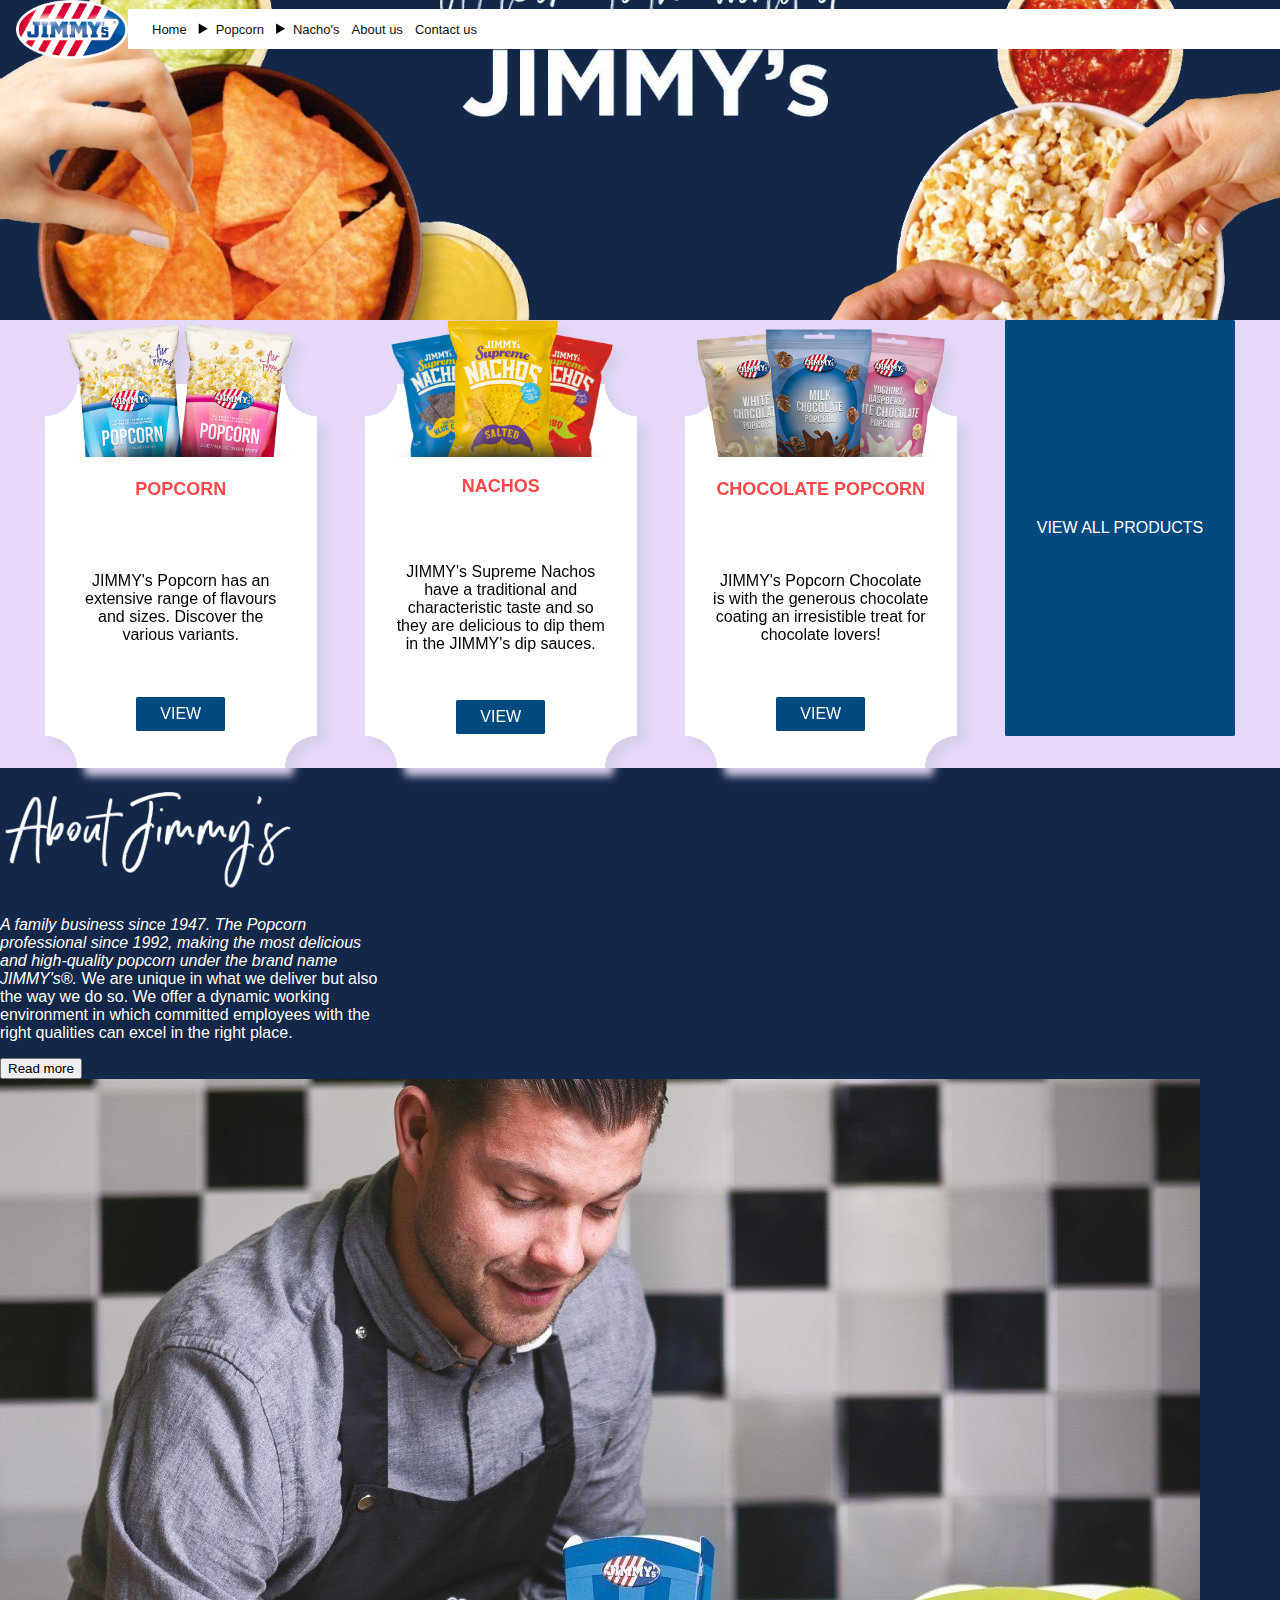
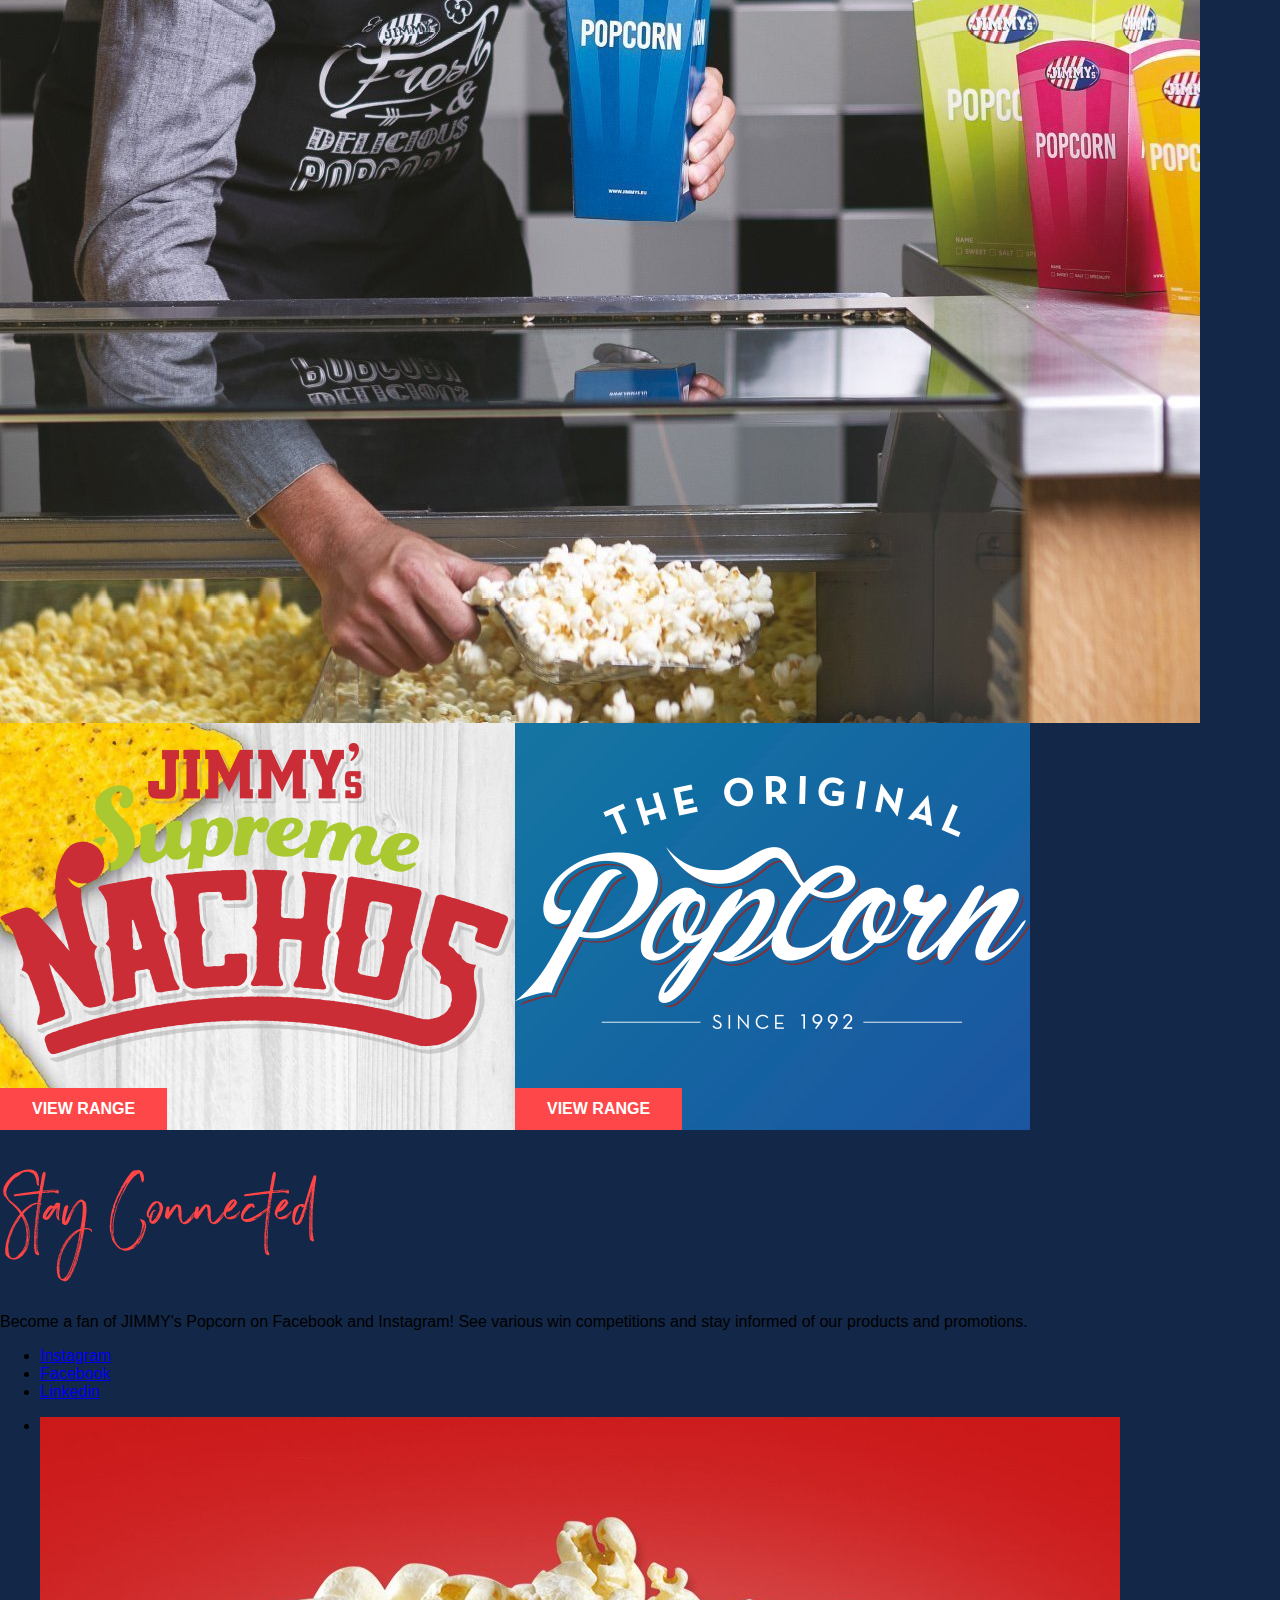
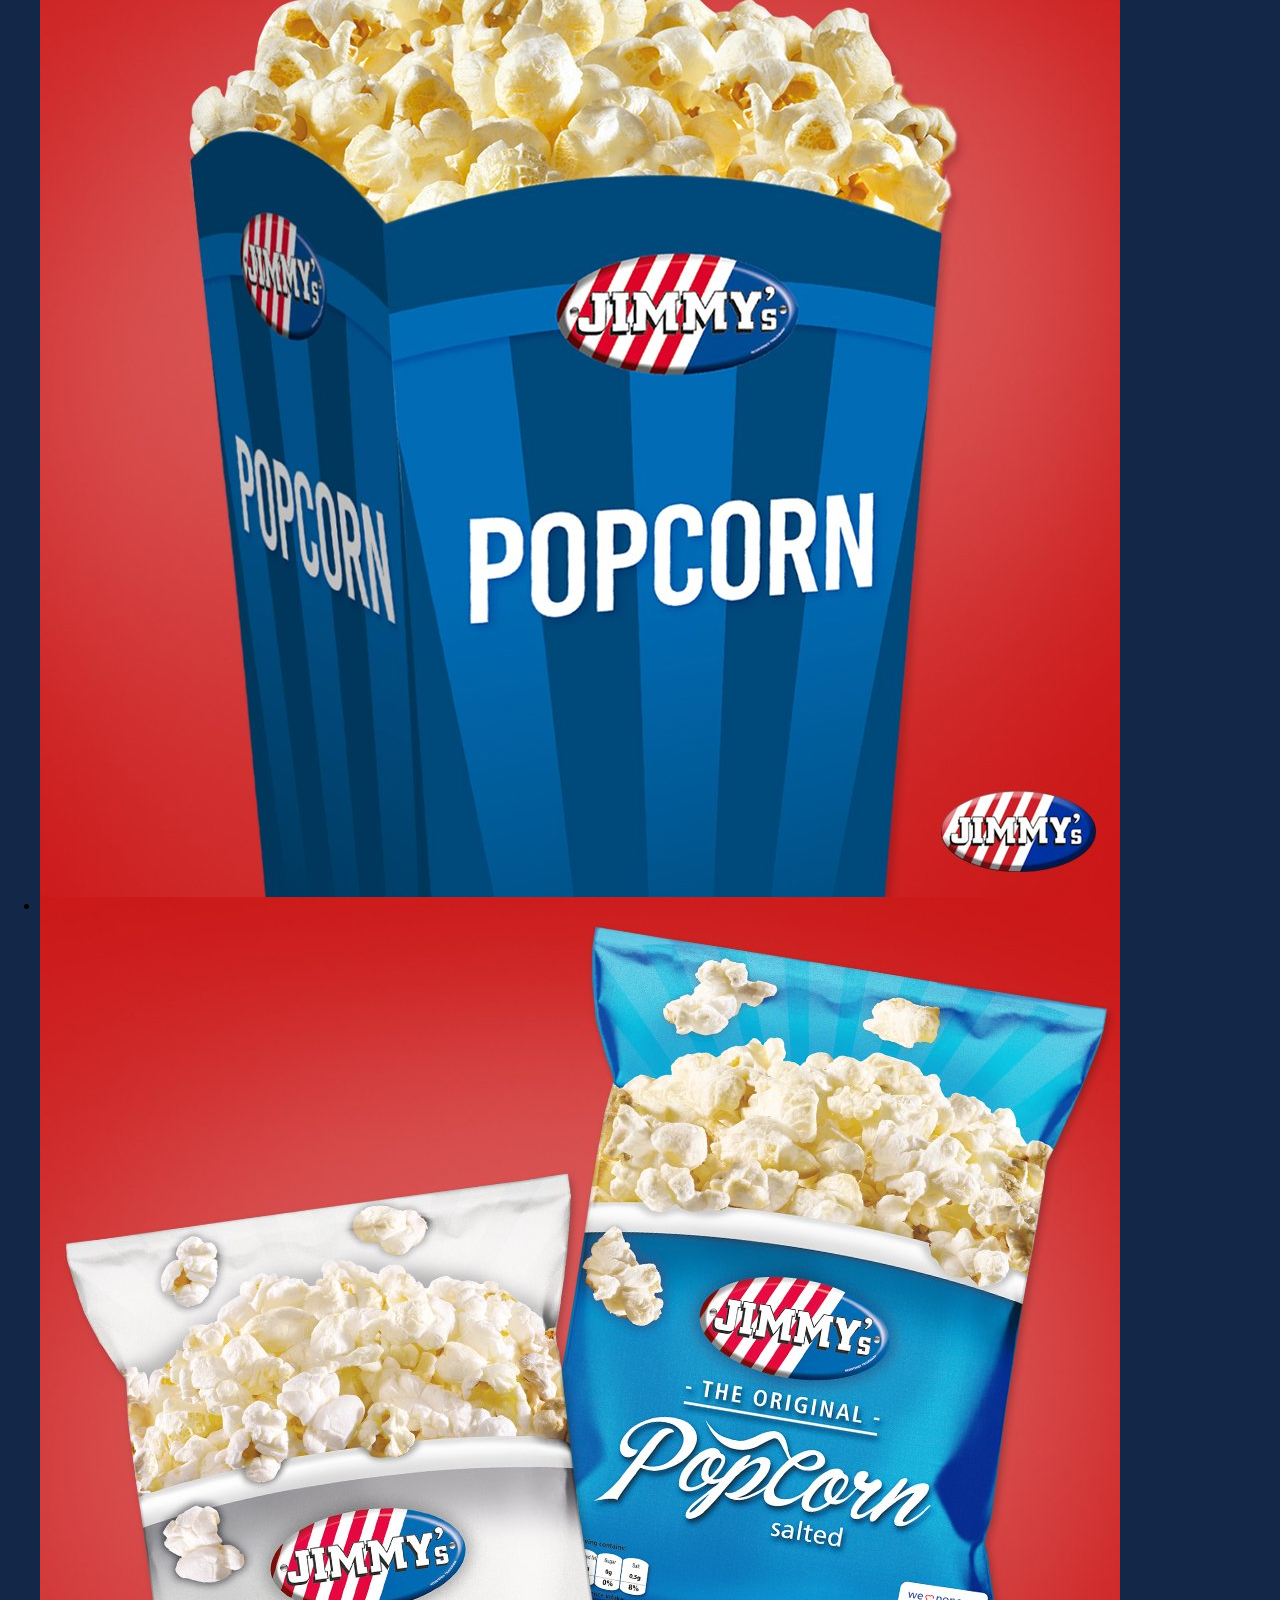
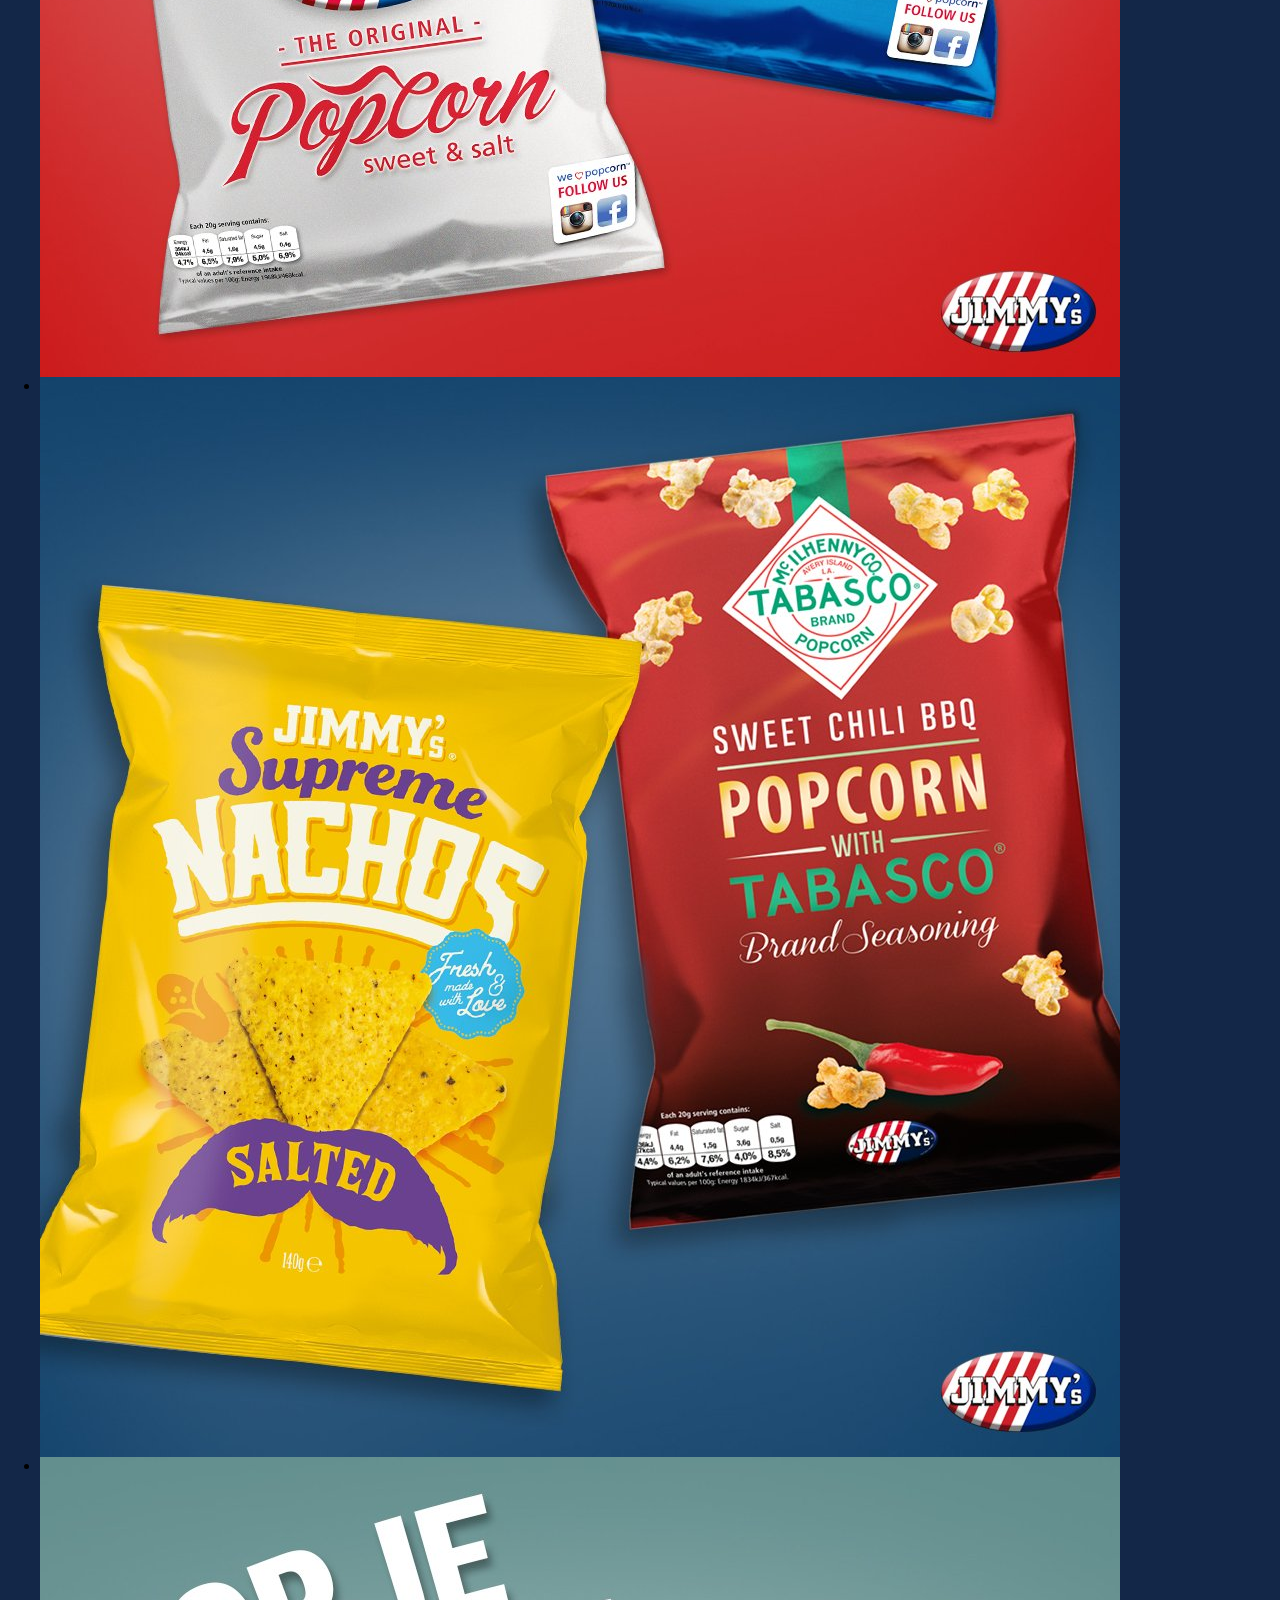
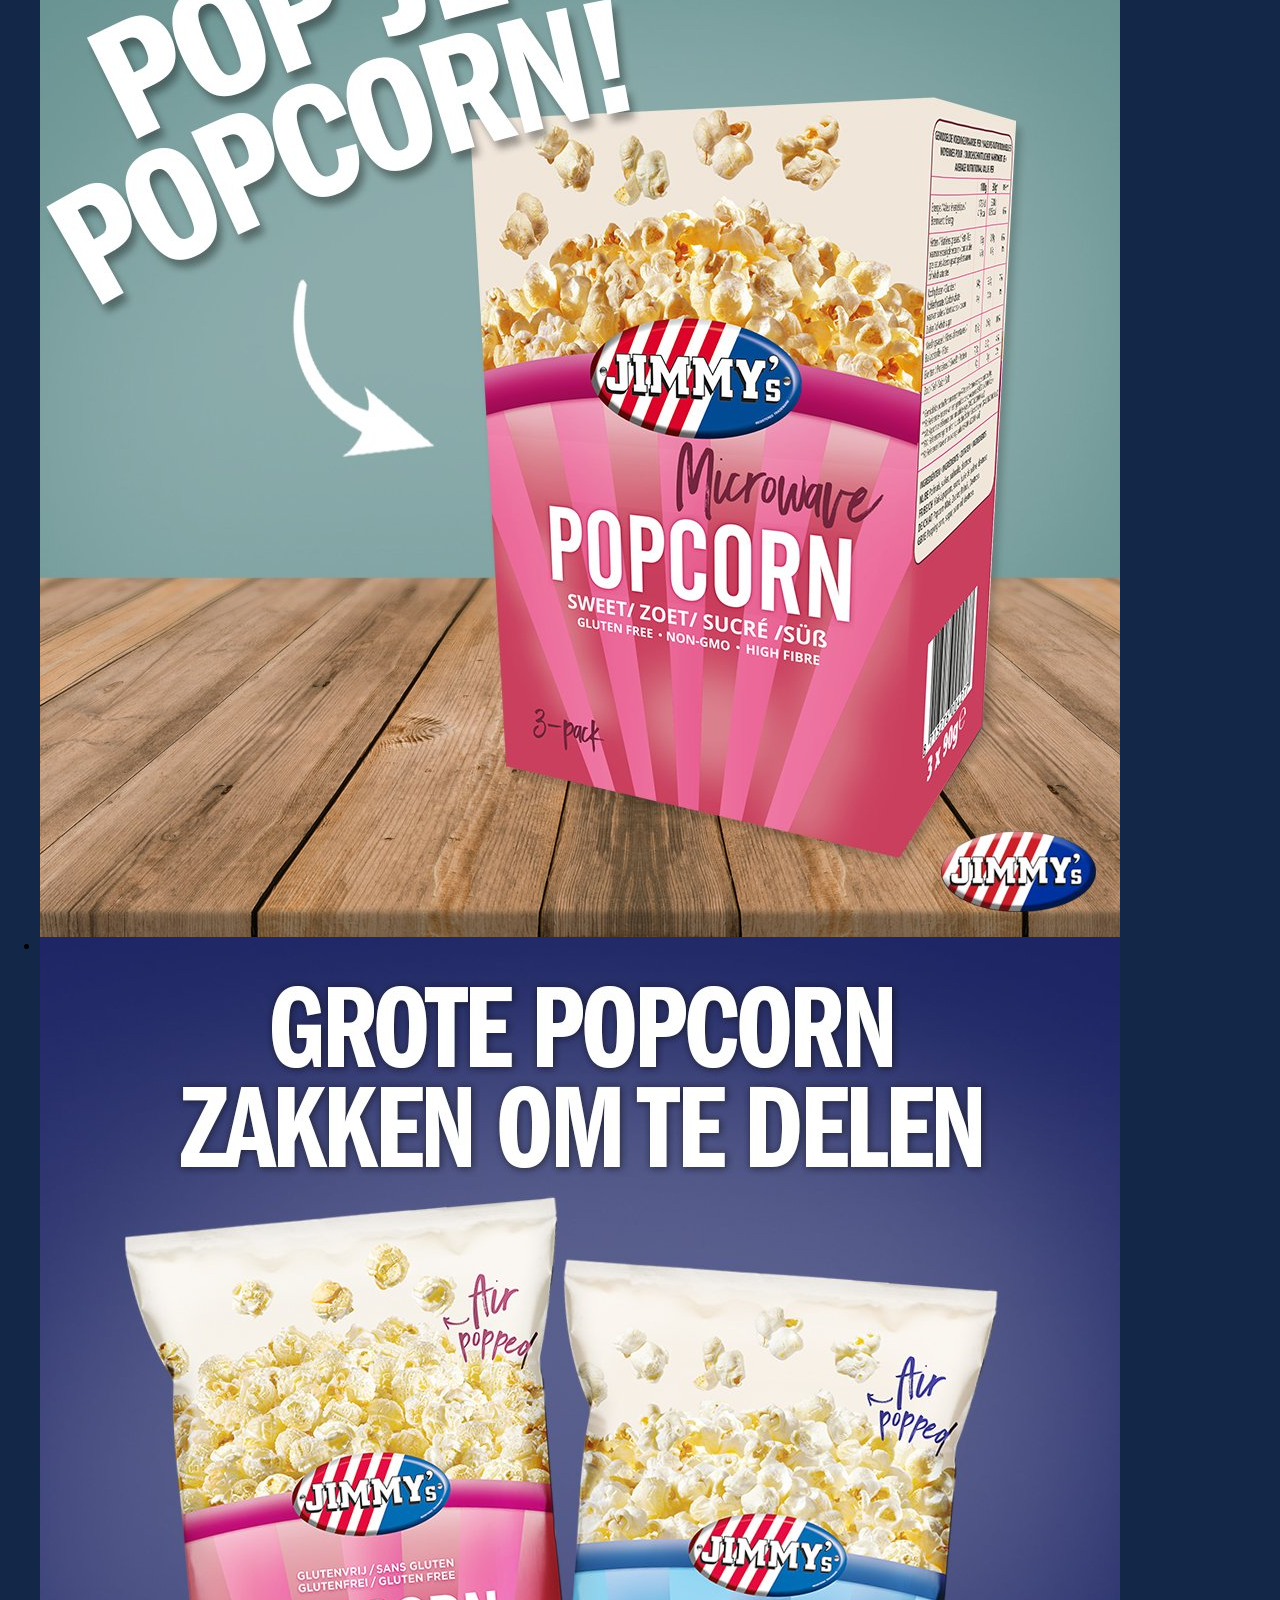
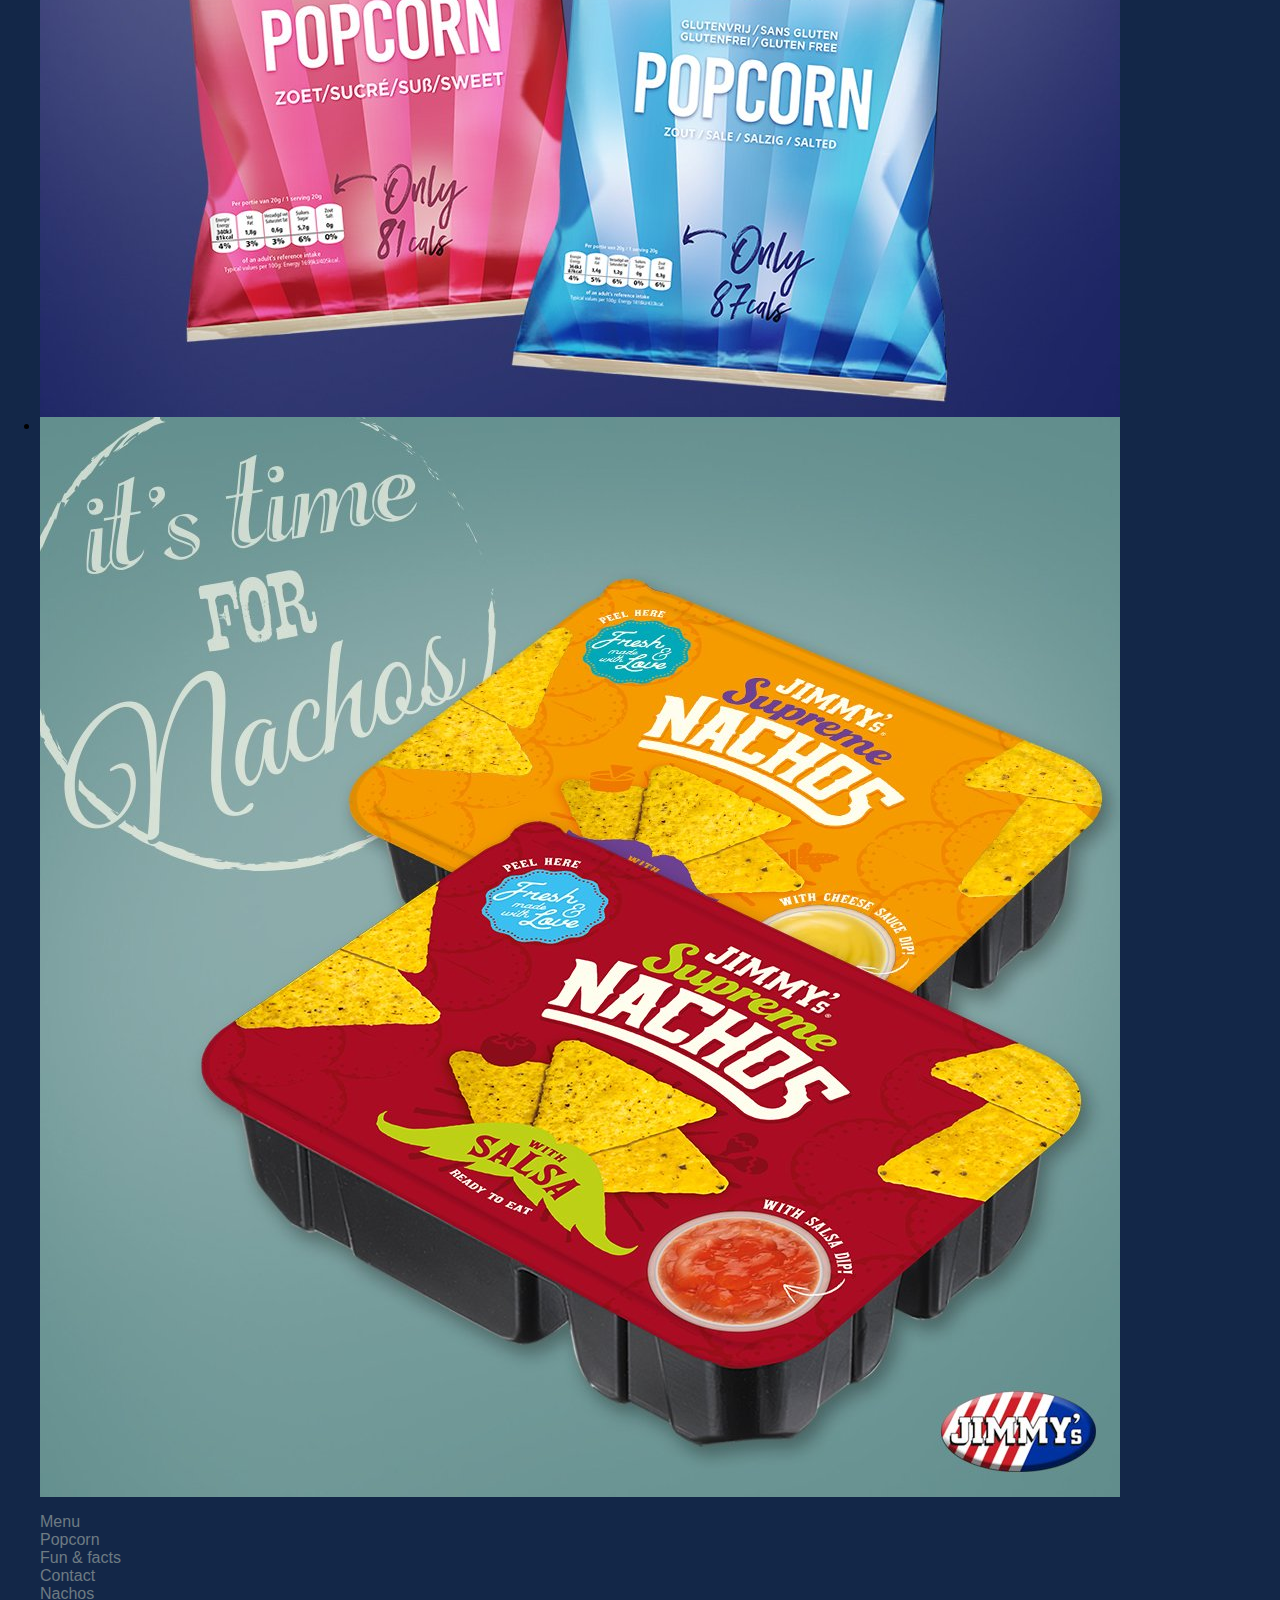
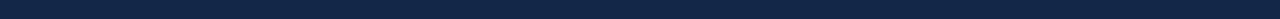
==== commit 3a82d41f: "background veranderd" ====
--- a/FEDherkansing/index.html
+++ b/FEDherkansing/index.html
@@ -131,7 +131,6 @@
             />
           </h2>
           <button>View range</button>
-          <img src="img/Background_left.jpg" alt="background" />
         </article>
         <article>
           <h2>
@@ -141,7 +140,6 @@
             />
           </h2>
           <button>View range</button>
-          <img src="img/Background_right-2.jpg" alt="background" />
         </article>
       </section>
       <section>
--- a/FEDherkansing/styles/style.css
+++ b/FEDherkansing/styles/style.css
@@ -54,6 +54,7 @@
   display: flex;
   align-items: center;
   flex-wrap: wrap;
+  position: relative;
 
   /* right: 100%; */
   /* font-family: robotoRegular; */
@@ -114,14 +115,54 @@
     
   } */
 
-
-footer li{
+footer li {
   list-style-type: none;
-  
 }
 
-
-footer a{
+footer a {
   text-decoration: none;
   color: var(--color-footertext);
 }
+
+ @media (min-width: 38em) {
+  header > button {
+   
+    position: absolute;
+    left: -9999em;
+    
+  }
+  header{
+    flex-wrap: nowrap;
+  }
+
+  nav {
+    position: static;
+    translate: unset;
+    padding: 0;
+    background: none;
+  }
+
+  nav button {
+  
+    position: absolute;
+    left: -9999em;
+  }
+
+  nav ul {
+   
+    display: flex;
+    gap: 1em;
+  }
+  
+  details ul{
+    display: flex;
+    flex-direction: column;
+  }
+
+  header img{
+    align-self: flex-start;
+    z-index: 1;
+  }
+ 
+}  
+
--- a/FEDherkansing/styles/style.css
+++ b/FEDherkansing/styles/style.css
@@ -54,6 +54,7 @@
   display: flex;
   align-items: center;
   flex-wrap: wrap;
+  position: relative;
 
   /* right: 100%; */
   /* font-family: robotoRegular; */
@@ -114,14 +115,54 @@
     
   } */
 
-
-footer li{
+footer li {
   list-style-type: none;
-  
 }
 
-
-footer a{
+footer a {
   text-decoration: none;
   color: var(--color-footertext);
 }
+
+ @media (min-width: 38em) {
+  header > button {
+   
+    position: absolute;
+    left: -9999em;
+    
+  }
+  header{
+    flex-wrap: nowrap;
+  }
+
+  nav {
+    position: static;
+    translate: unset;
+    padding: 0;
+    background: none;
+  }
+
+  nav button {
+  
+    position: absolute;
+    left: -9999em;
+  }
+
+  nav ul {
+   
+    display: flex;
+    gap: 1em;
+  }
+  
+  details ul{
+    display: flex;
+    flex-direction: column;
+  }
+
+  header img{
+    align-self: flex-start;
+    z-index: 1;
+  }
+ 
+}  
+
--- a/FEDherkansing/styles/stylehome.css
+++ b/FEDherkansing/styles/stylehome.css
@@ -10,14 +10,21 @@
 
 section:first-of-type {
   position: relative;
-  /* height: 15em; */
+  height: 15em; 
 }
 
 section:first-of-type img {
   position: absolute;
-  margin: 0%;
+  margin: 0;
+  /* top: 0; */
   bottom: 0;
+  /* object-position: center center;
+  height: 100%;
+  object-fit: cover; */
 }
+
+
+
 
 section:first-of-type img:nth-of-type(2) {
   position: absolute;
@@ -32,12 +39,44 @@
 }
 
 section:nth-of-type(2) article {
-  background-color: var(--color-background1);
+  /* background-color: var(--color-background1); */
+
+  background-image: 
+   radial-gradient(
+      circle at left top, 
+      transparent 2em, 
+      white 0
+   ),
+   radial-gradient(
+      circle at right top, 
+      transparent 2em, 
+      white 0
+   ),
+   radial-gradient(
+      circle at right bottom, 
+      transparent 2em, 
+      white 0
+   ),
+   radial-gradient(
+      circle at left bottom, 
+      transparent 2em, 
+      white 0
+   )
+   ;
+
+   background-size: 50% 50%;
+   background-repeat: no-repeat;
+   background-position: 
+      left top,
+      right top,
+      right bottom,
+      left bottom;
   margin-top: 4em;
   position: relative;
   width: 17em;
   height: 24em;
-  box-shadow: 0.25em 0.25em 0.25em 0.25em var(--blokje-shadow-color);
+  /* box-shadow: 0.25em 0.25em 0.25em 0.25em var(--blokje-shadow-color); */
+  filter: drop-shadow(0.5em 0.5em 0.25em var(--blokje-shadow-color));
   display: flex;
   flex-wrap: wrap;
   align-items: center;
@@ -65,6 +104,7 @@
   padding: 0.5em 1.5em 0.5em 1.5em;
   font-size: medium;
   text-transform: uppercase;
+
 }
 
 section:nth-of-type(2) article img {
@@ -84,23 +124,45 @@
   text-transform: uppercase;
 }
 
+
+section:nth-of-type(3){
+  display: flex;
+  flex-wrap: wrap;
+ }
+ 
+
+ 
 section:nth-of-type(3) p {
   color: var(--color-background1);
+  width: 24em;
 }
 
- /* section:nth-of-type(4) article{
-   position:relative
+
+section:nth-of-type(4) {
+  display: flex;
+  flex-wrap: wrap;
+  position: relative;
+}
+
+section:nth-of-type(4) article:nth-of-type(1) {
+   background-image: url(/FEDherkansing/img/Background_left.jpg);
  }
 
- section:nth-of-type(4) article:nth-last-of-type(1) img:first-of-type{
-   position: absolute;
+ section:nth-of-type(4) article:nth-of-type(2) {
+   background-image: url(/FEDherkansing/img/Background_right-2.jpg);
+   
  }
 
- section:nth-of-type(4) article:nth-of-type(1) img:nth-of-type(2){
-   position: absolute;
- } */
-
-
+section:nth-of-type(4) button {
+  background-color: var(--color-textred);
+  border: none;
+  padding: 0.75em 2em 0.75em 2em;
+  color: var(--color-background1);
+  font-weight: bolder;
+  text-transform: uppercase;
+  font-size: medium;
+ 
+}
 
 section:last-of-type ul li img {
   display: flex;
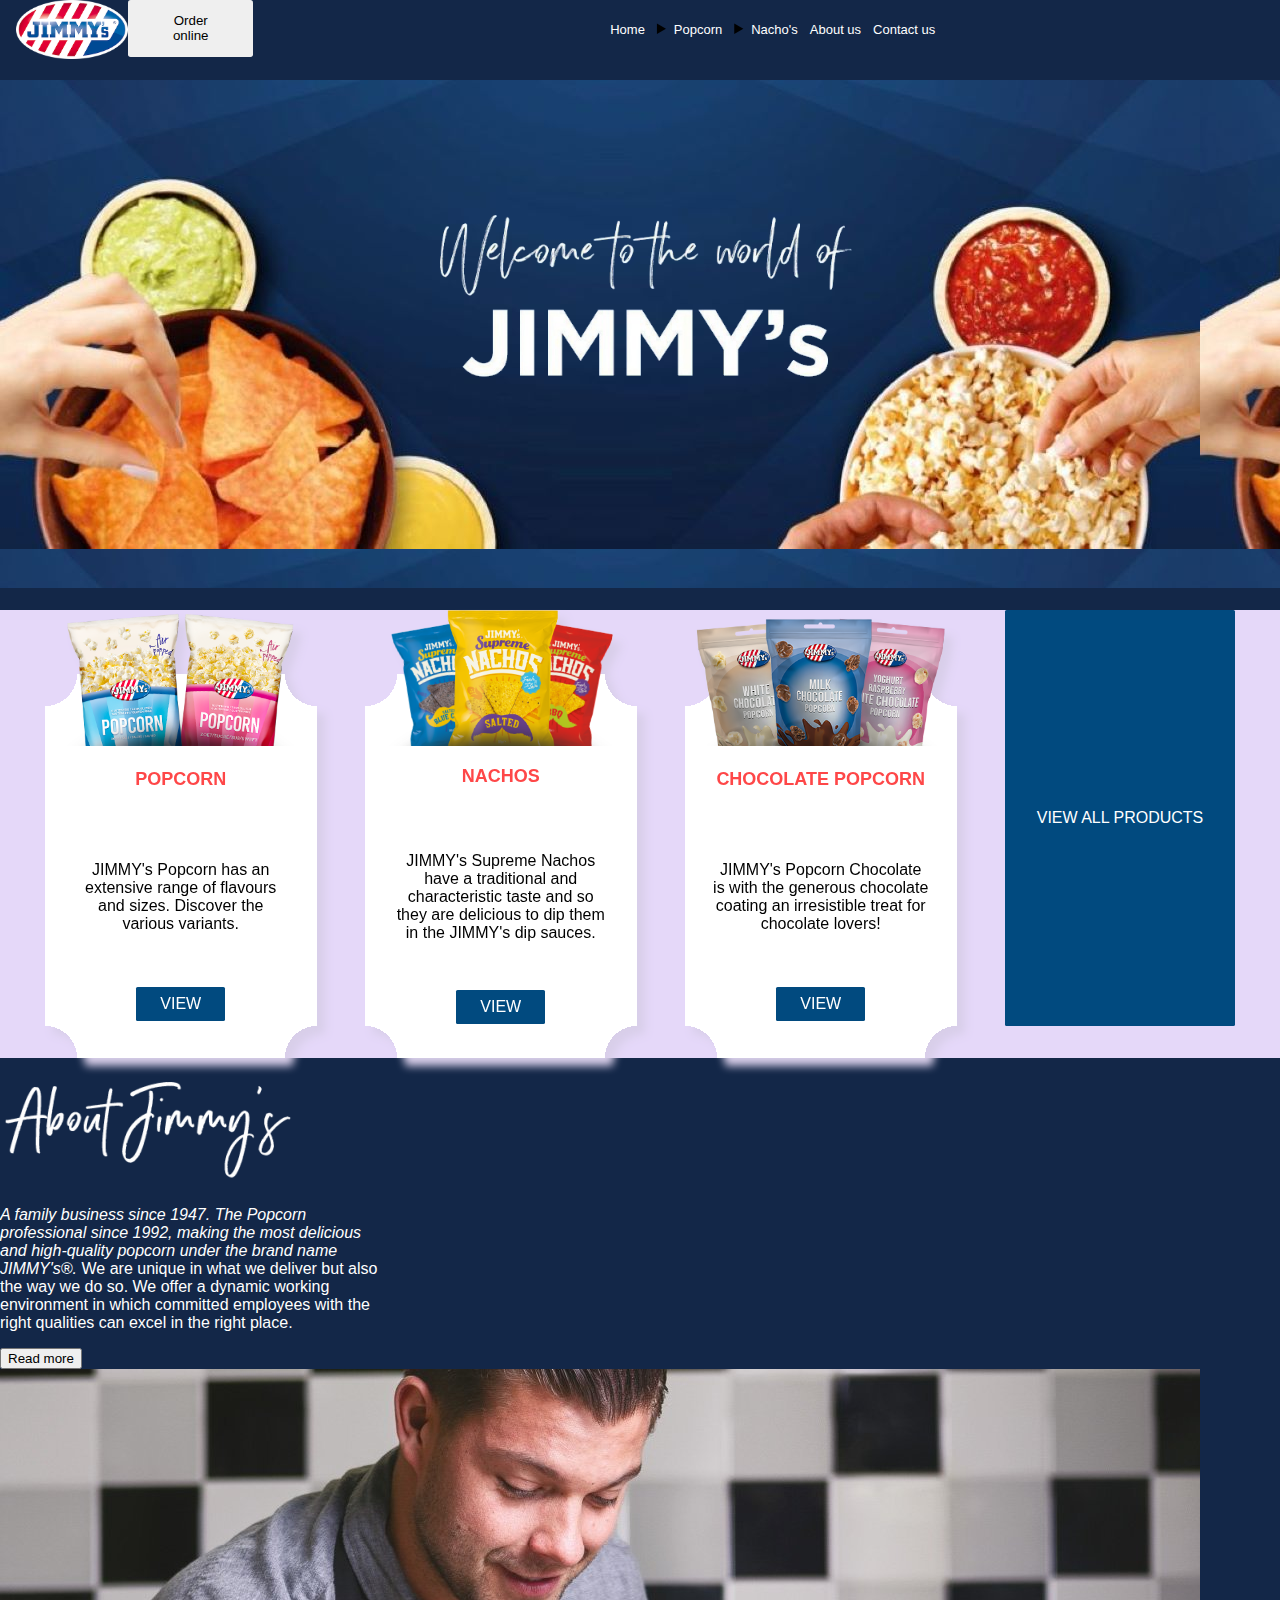
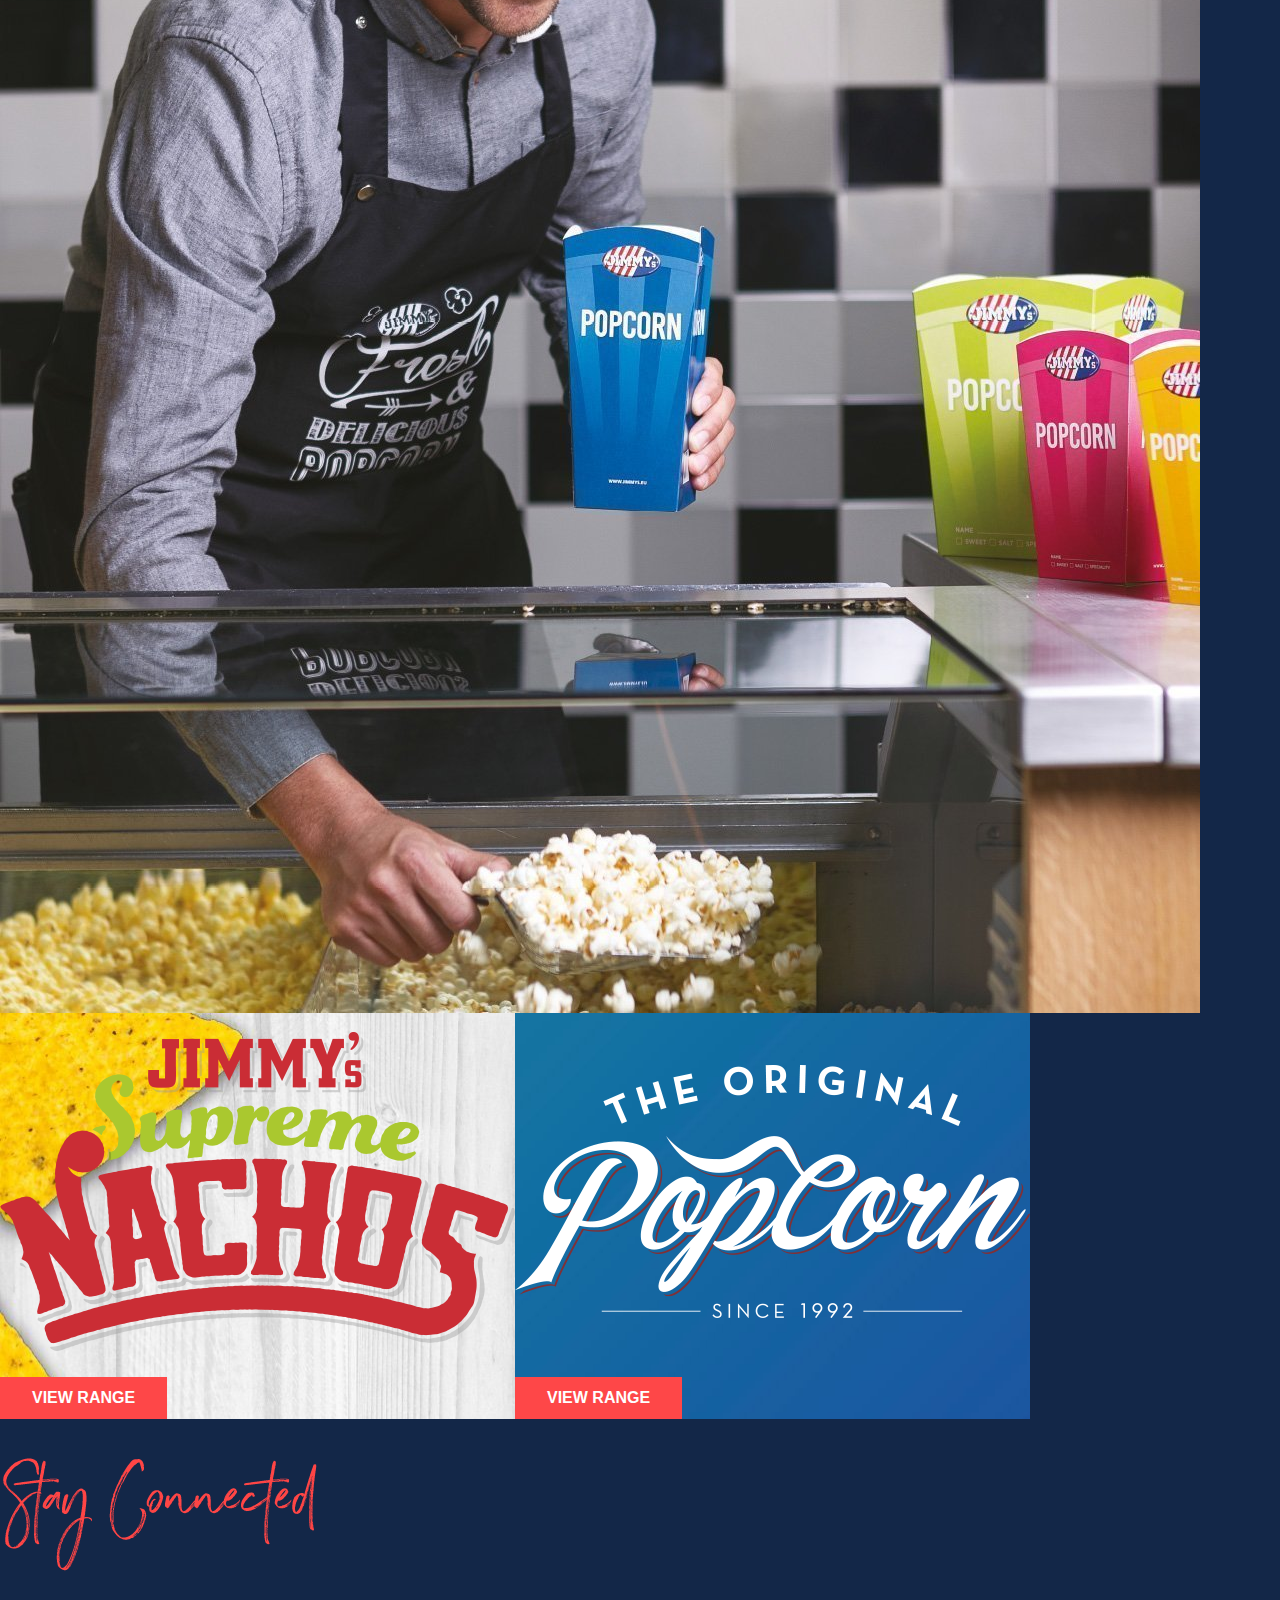
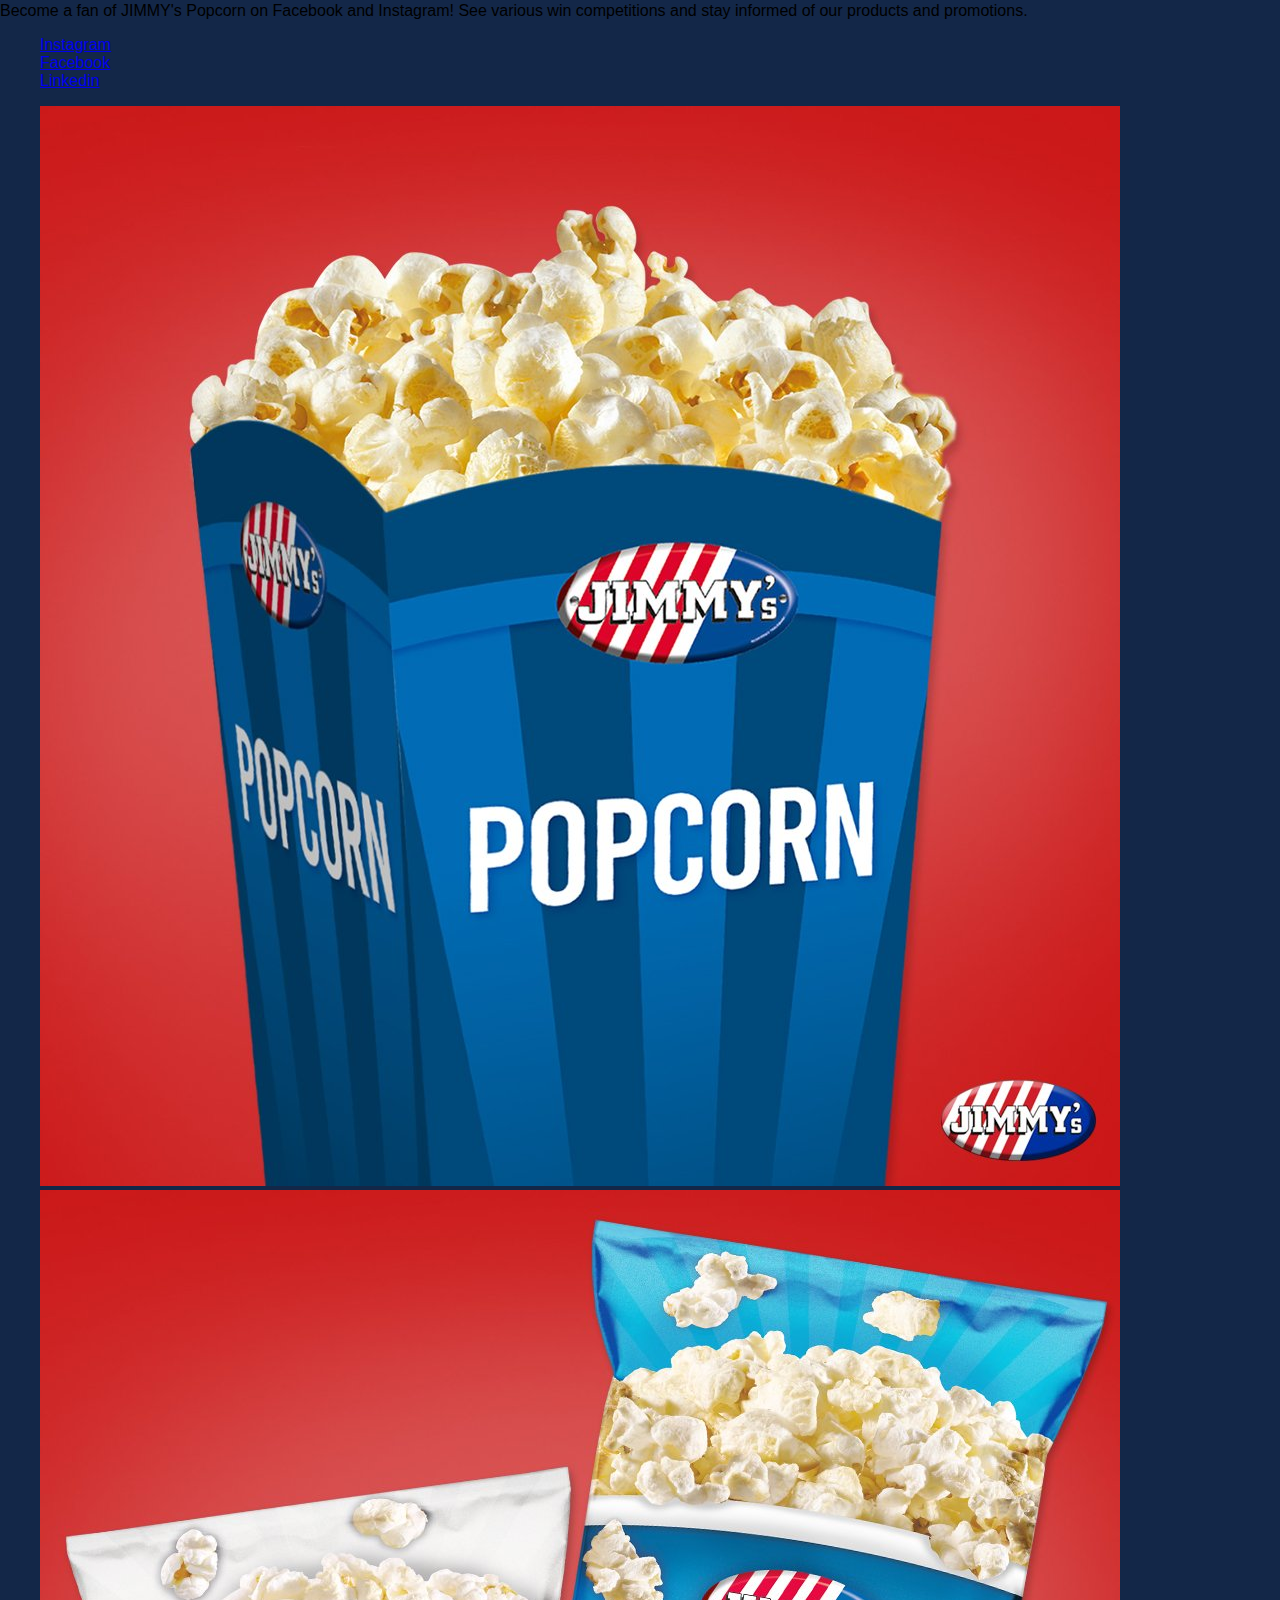
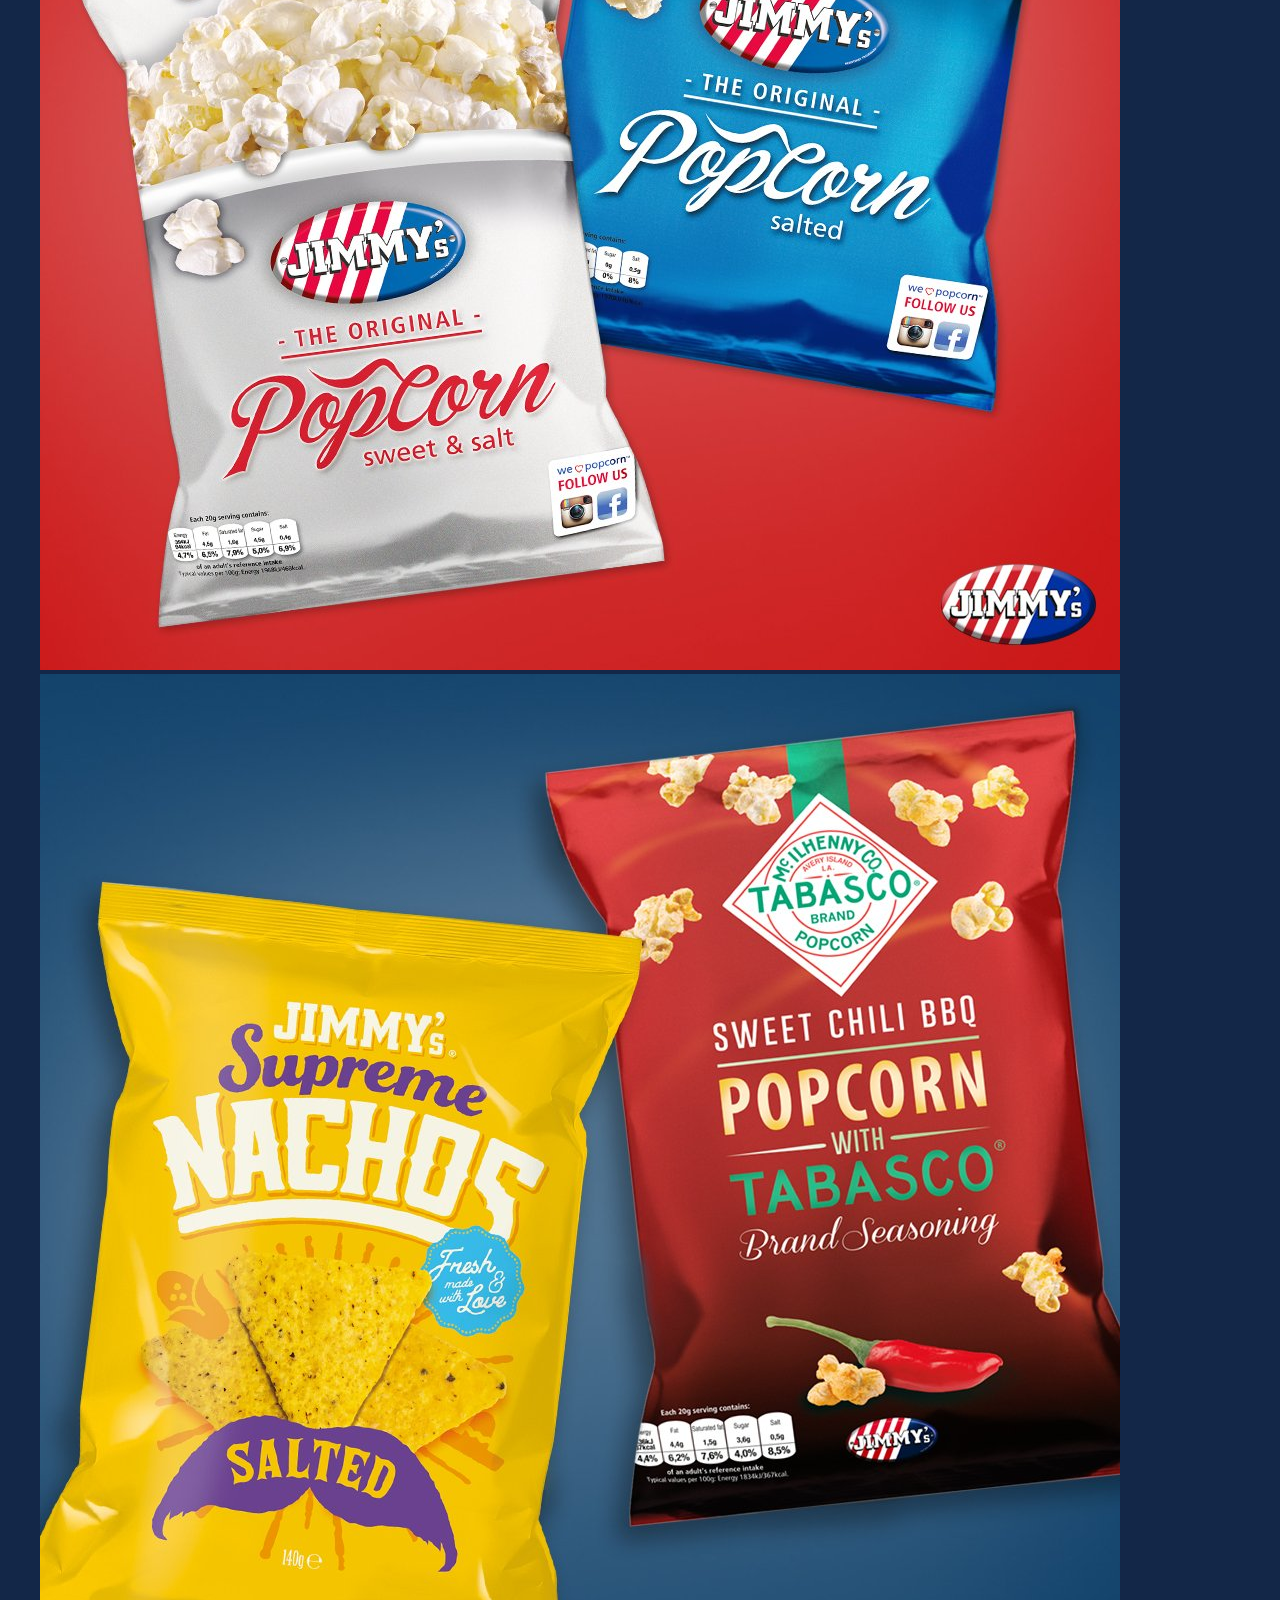
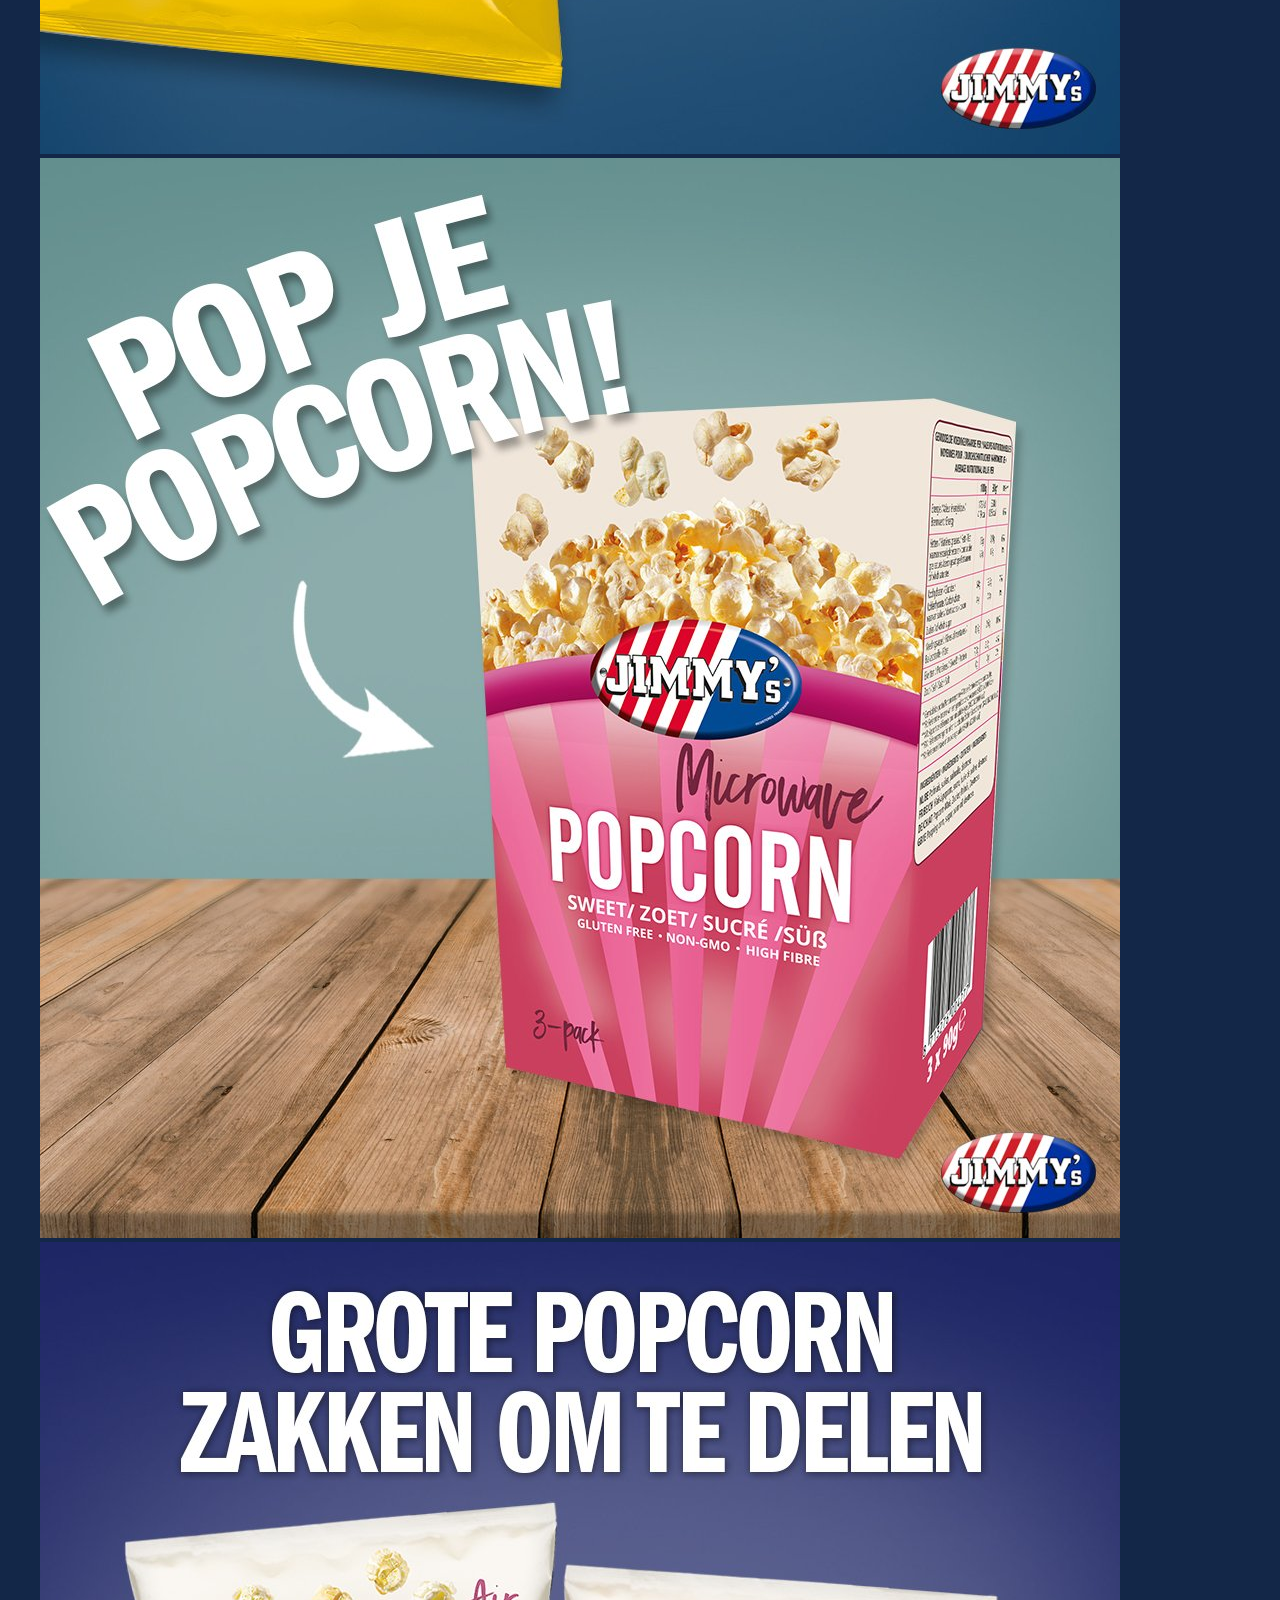
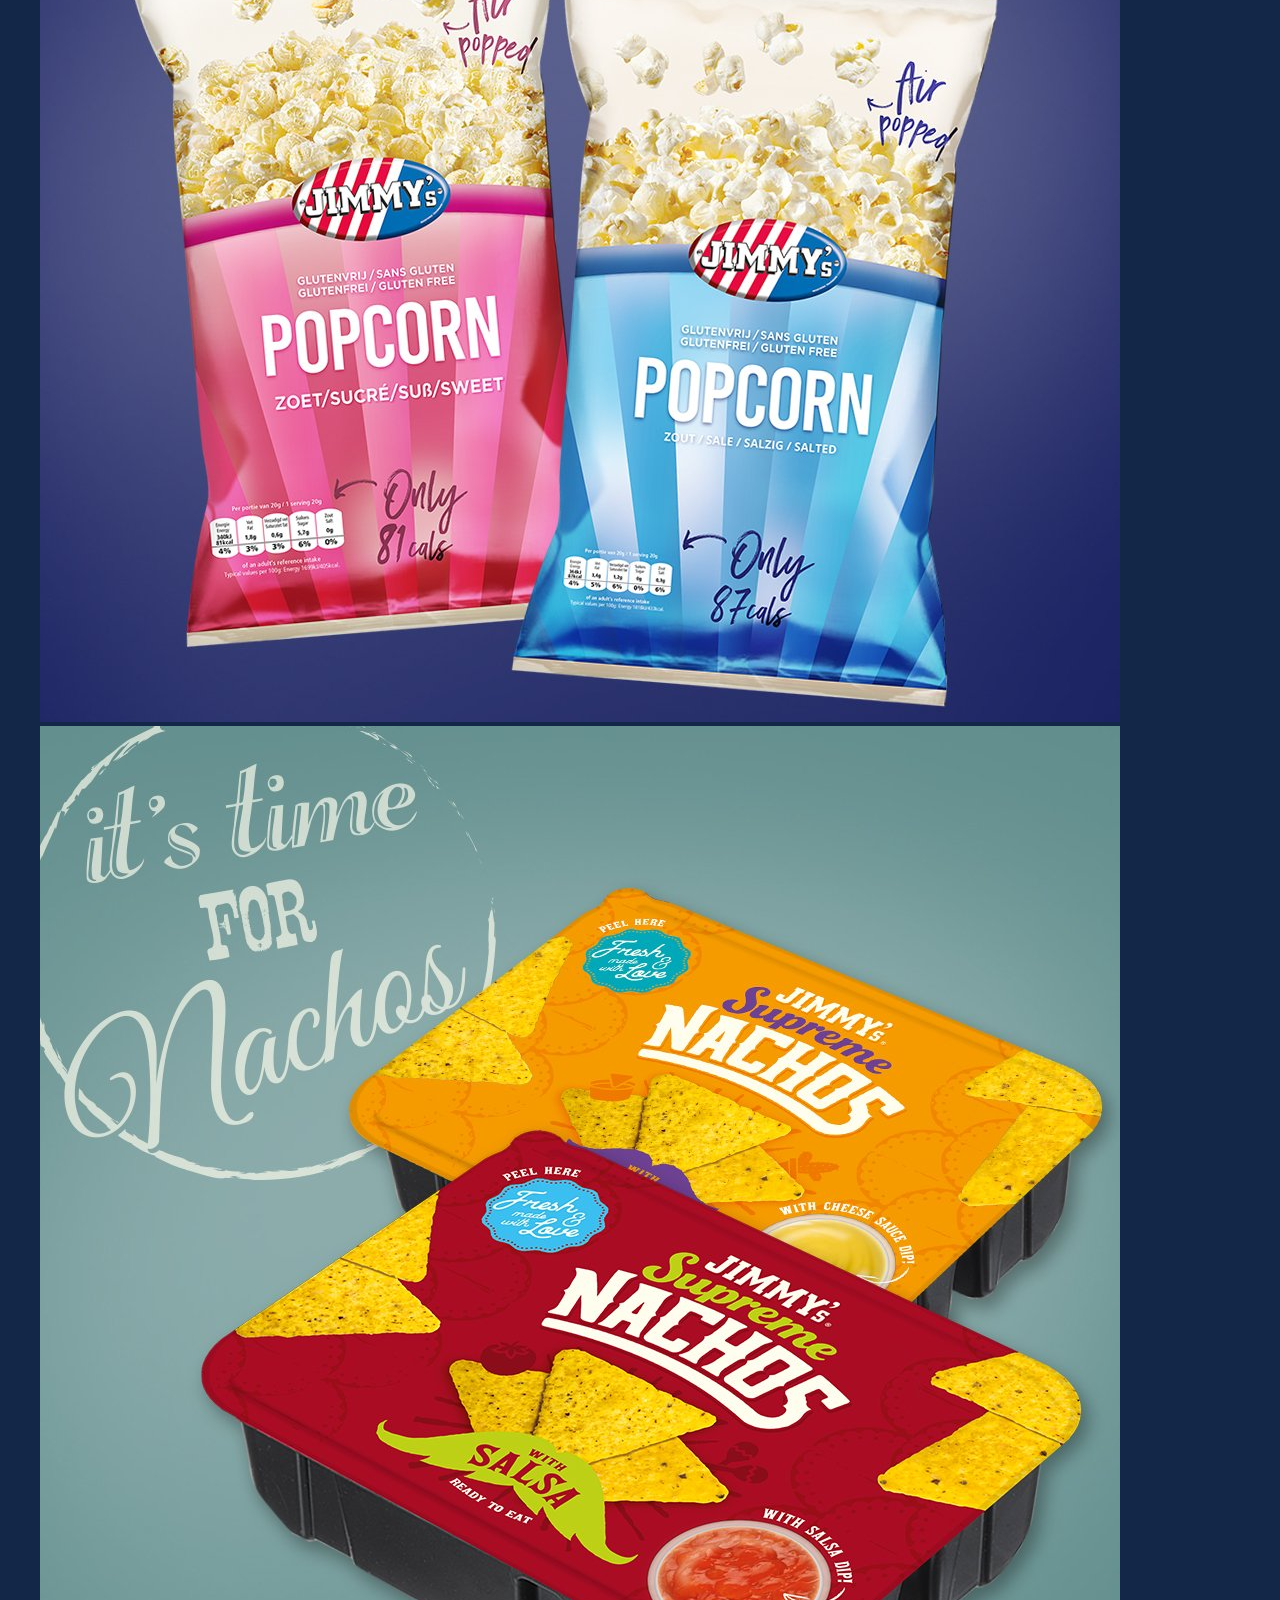
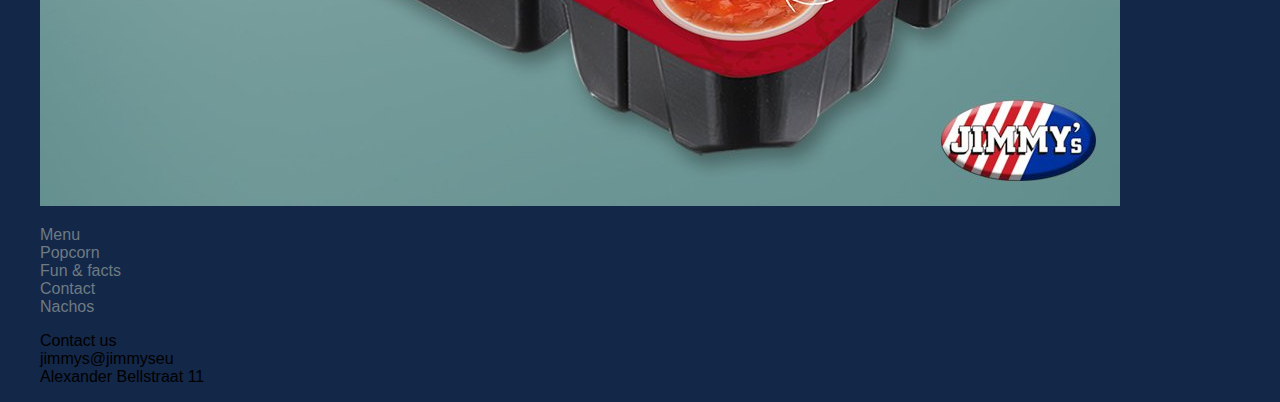
==== commit ecd25986: "." ====
--- a/FEDherkansing/index.html
+++ b/FEDherkansing/index.html
@@ -61,16 +61,16 @@
     </header>
     <main>
       <section>
-        <h1>
+        <h1 aria-label="Welkom to the world of jimmy's">
           <img
             src="img/Hometitel.png"
             alt="Banner Welkom to The world of Jimmy's"
           />
         </h1>
-        <img
+        <!-- <img
           src="img/Homeachtergrond.png"
           alt="Hands that are taking nachos and"
-        />
+        />  -->
       </section>
       <section>
         <h2 class="visually-hidden">Products</h2>
@@ -105,7 +105,7 @@
       </section>
       <section>
         <article>
-          <h2>
+          <h2 aria-label="About Jimmy's">
             <img src="img/About_jimmy-300x102.png" alt="text About Jimmy's" />
           </h2>
           <p>
@@ -133,7 +133,7 @@
           <button>View range</button>
         </article>
         <article>
-          <h2>
+          <h2 aria-label="Original Popcorn since 1992">
             <img
               src="img/Jimmys_Popcorn.png"
               alt="Text the original Popcorn since 1992"
@@ -186,6 +186,11 @@
         <li><a href="#">Contact</a></li>
         <li><a href="#">Nachos</a></li>
       </ul>
+      <ul>
+        <li>Contact us</li>
+        <li>jimmys@jimmyseu</li>
+        <li>Alexander Bellstraat 11</li>
+      </ul>
     </footer>
     <script defer src="/FEDherkansing/scripts/script.js"></script>
   </body>
--- a/FEDherkansing/styles/style.css
+++ b/FEDherkansing/styles/style.css
@@ -50,7 +50,6 @@
 }
 
 header {
-  background-color: var(--color-background);
   display: flex;
   align-items: center;
   flex-wrap: wrap;
@@ -71,6 +70,7 @@
   translate: 0% -140%;
   transition: 0.3s;
   z-index: 1;
+  
 }
 
 nav.toonMenu {
@@ -103,7 +103,6 @@
 }
 
 header > button:last-of-type {
-  border: none;
   background: none;
   width: 7em;
 }
@@ -125,39 +124,51 @@
 }
 
  @media (min-width: 38em) {
-  header > button {
+  header button:nth-of-type(2) {
    
     position: absolute;
     left: -9999em;
+    align-self: flex-start;
+  }
+
+ header > button{
+  align-self: flex-start;
+} 
+  header{
+    flex-wrap: nowrap;
     
   }
-  header{
-    flex-wrap: nowrap;
+  
+  nav {
+    translate: unset;
+    padding: 0;
+
   }
 
-  nav {
-    position: static;
-    translate: unset;
-    padding: 0;
+
+
+  nav ul {
+    display: flex;
+    gap: 1em;
     background: none;
+    justify-content: center;
+
   }
 
-  nav button {
-  
-    position: absolute;
-    left: -9999em;
+  header a{
+    color: var(--color-background1);
   }
-
-  nav ul {
-   
-    display: flex;
-    gap: 1em;
-  }
-  
   details ul{
     display: flex;
     flex-direction: column;
+    background-color: var(--color-background1);
+    width: 10em;
+    gap:unset;
+  
   }
+details ul li a{
+  color: var(--color-text);
+}
 
   header img{
     align-self: flex-start;
--- a/FEDherkansing/styles/style.css
+++ b/FEDherkansing/styles/style.css
@@ -50,7 +50,6 @@
 }
 
 header {
-  background-color: var(--color-background);
   display: flex;
   align-items: center;
   flex-wrap: wrap;
@@ -71,6 +70,7 @@
   translate: 0% -140%;
   transition: 0.3s;
   z-index: 1;
+  
 }
 
 nav.toonMenu {
@@ -103,7 +103,6 @@
 }
 
 header > button:last-of-type {
-  border: none;
   background: none;
   width: 7em;
 }
@@ -125,39 +124,51 @@
 }
 
  @media (min-width: 38em) {
-  header > button {
+  header button:nth-of-type(2) {
    
     position: absolute;
     left: -9999em;
+    align-self: flex-start;
+  }
+
+ header > button{
+  align-self: flex-start;
+} 
+  header{
+    flex-wrap: nowrap;
     
   }
-  header{
-    flex-wrap: nowrap;
+  
+  nav {
+    translate: unset;
+    padding: 0;
+
   }
 
-  nav {
-    position: static;
-    translate: unset;
-    padding: 0;
+
+
+  nav ul {
+    display: flex;
+    gap: 1em;
     background: none;
+    justify-content: center;
+
   }
 
-  nav button {
-  
-    position: absolute;
-    left: -9999em;
+  header a{
+    color: var(--color-background1);
   }
-
-  nav ul {
-   
-    display: flex;
-    gap: 1em;
-  }
-  
   details ul{
     display: flex;
     flex-direction: column;
+    background-color: var(--color-background1);
+    width: 10em;
+    gap:unset;
+  
   }
+details ul li a{
+  color: var(--color-text);
+}
 
   header img{
     align-self: flex-start;
--- a/FEDherkansing/styles/stylehome.css
+++ b/FEDherkansing/styles/stylehome.css
@@ -9,26 +9,21 @@
 }
 
 section:first-of-type {
-  position: relative;
-  height: 15em; 
-}
-
-section:first-of-type img {
-  position: absolute;
-  margin: 0;
-  /* top: 0; */
-  bottom: 0;
-  /* object-position: center center;
-  height: 100%;
-  object-fit: cover; */
+  /* position: relative; */
+  background-image: url(/FEDherkansing/img/Backgroundsection1.jpg); 
 }
 
 
 
+section:first-of-type img {
+  /* position: absolute; */
+  margin: 0;
+  /* top: 0; */
+   /* object-position: center center;
+  height: 100%;
+  object-fit: cover;  */
+}
 
-section:first-of-type img:nth-of-type(2) {
-  position: absolute;
-}
 
 section:nth-of-type(2) {
   background-color: var(--color-background2);
@@ -41,36 +36,18 @@
 section:nth-of-type(2) article {
   /* background-color: var(--color-background1); */
 
-  background-image: 
-   radial-gradient(
-      circle at left top, 
-      transparent 2em, 
+  background-image: radial-gradient(
+      circle at left top,
+      transparent 2em,
       white 0
-   ),
-   radial-gradient(
-      circle at right top, 
-      transparent 2em, 
-      white 0
-   ),
-   radial-gradient(
-      circle at right bottom, 
-      transparent 2em, 
-      white 0
-   ),
-   radial-gradient(
-      circle at left bottom, 
-      transparent 2em, 
-      white 0
-   )
-   ;
+    ),
+    radial-gradient(circle at right top, transparent 2em, white 0),
+    radial-gradient(circle at right bottom, transparent 2em, white 0),
+    radial-gradient(circle at left bottom, transparent 2em, white 0);
 
-   background-size: 50% 50%;
-   background-repeat: no-repeat;
-   background-position: 
-      left top,
-      right top,
-      right bottom,
-      left bottom;
+  background-size: 50% 50%;
+  background-repeat: no-repeat;
+  background-position: left top, right top, right bottom, left bottom;
   margin-top: 4em;
   position: relative;
   width: 17em;
@@ -104,7 +81,6 @@
   padding: 0.5em 1.5em 0.5em 1.5em;
   font-size: medium;
   text-transform: uppercase;
-
 }
 
 section:nth-of-type(2) article img {
@@ -124,34 +100,30 @@
   text-transform: uppercase;
 }
 
-
-section:nth-of-type(3){
+section:nth-of-type(3) {
   display: flex;
   flex-wrap: wrap;
- }
- 
-
- 
+}
+/* section:nth-of-type(3) img {
+   width: 24em;
+ } */
 section:nth-of-type(3) p {
   color: var(--color-background1);
   width: 24em;
 }
 
-
 section:nth-of-type(4) {
   display: flex;
   flex-wrap: wrap;
-  position: relative;
 }
 
 section:nth-of-type(4) article:nth-of-type(1) {
-   background-image: url(/FEDherkansing/img/Background_left.jpg);
- }
+  background-image: url(/FEDherkansing/img/Background_left.jpg);
+}
 
- section:nth-of-type(4) article:nth-of-type(2) {
-   background-image: url(/FEDherkansing/img/Background_right-2.jpg);
-   
- }
+section:nth-of-type(4) article:nth-of-type(2) {
+  background-image: url(/FEDherkansing/img/Background_right-2.jpg);
+}
 
 section:nth-of-type(4) button {
   background-color: var(--color-textred);
@@ -161,10 +133,8 @@
   font-weight: bolder;
   text-transform: uppercase;
   font-size: medium;
- 
 }
 
-section:last-of-type ul li img {
-  display: flex;
-  flex-wrap: nowrap;
-}
+section:last-of-type ul li{
+   list-style-type: none;
+ }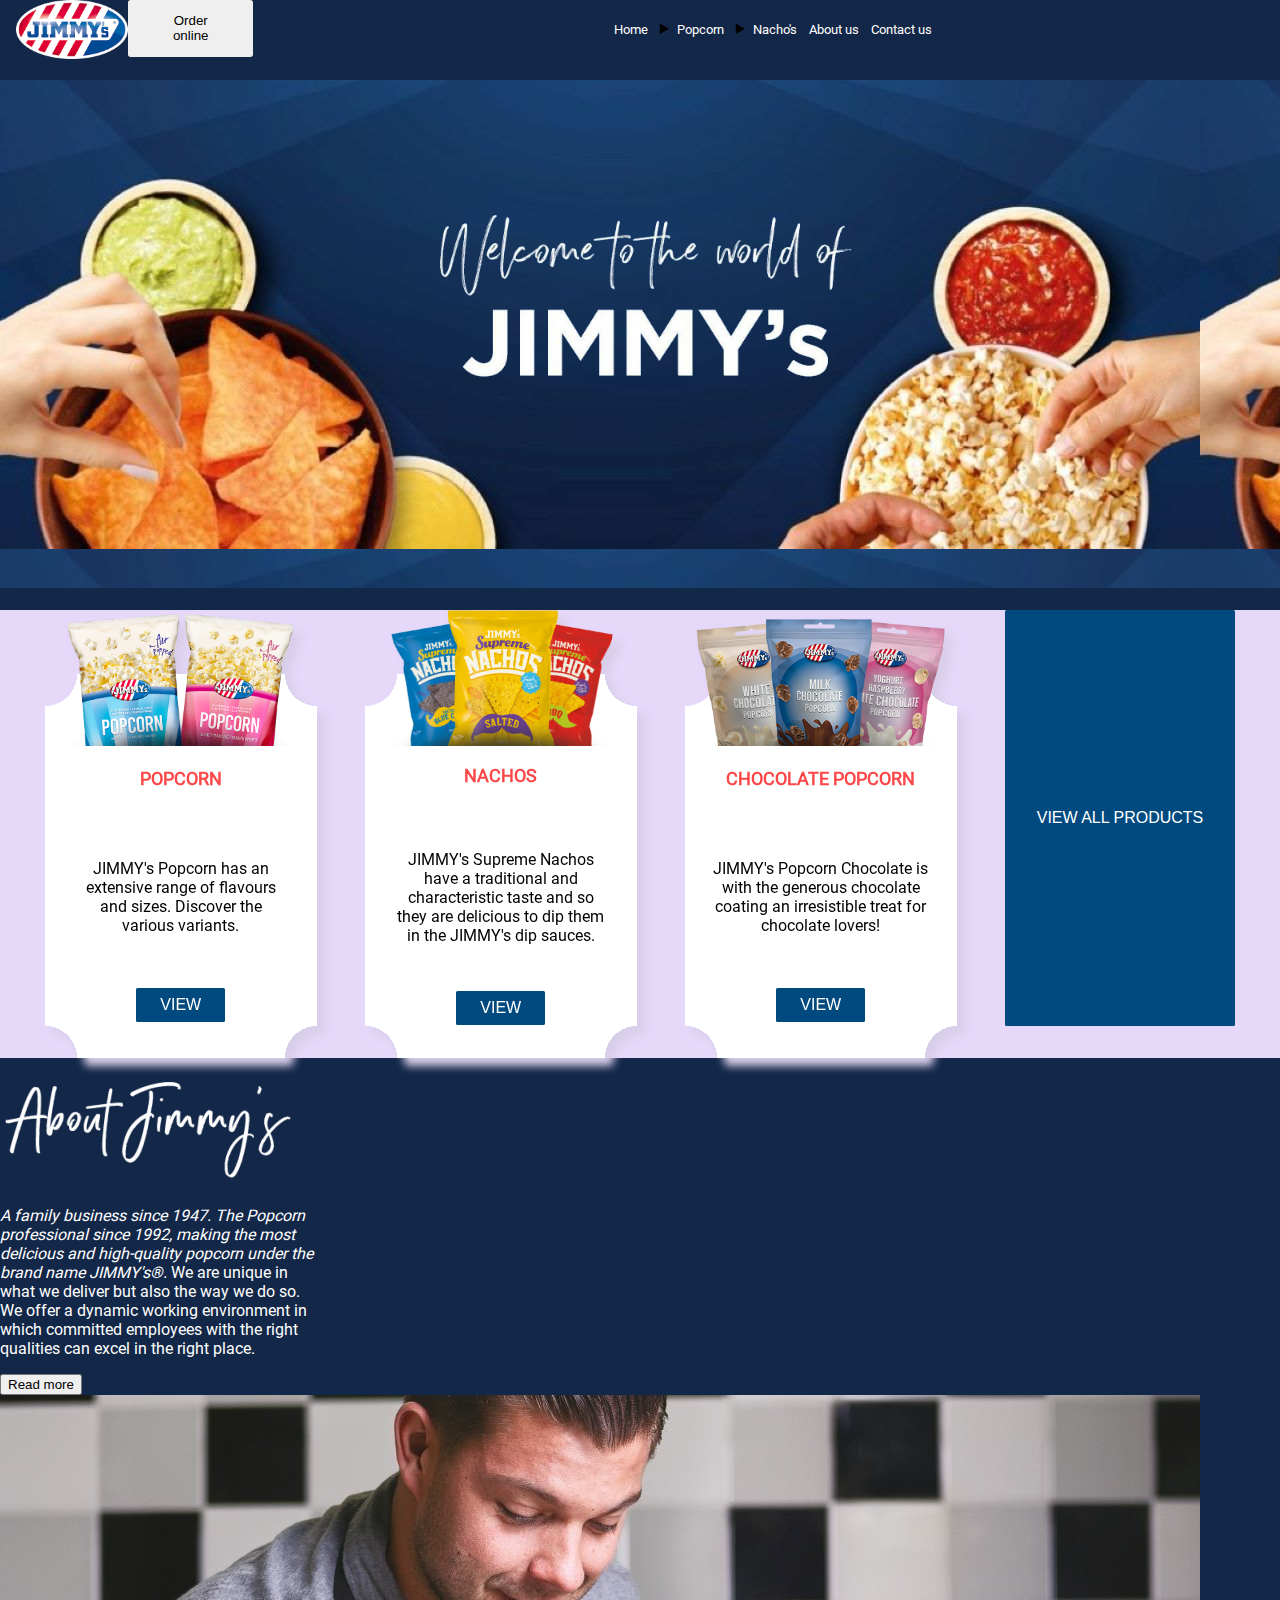
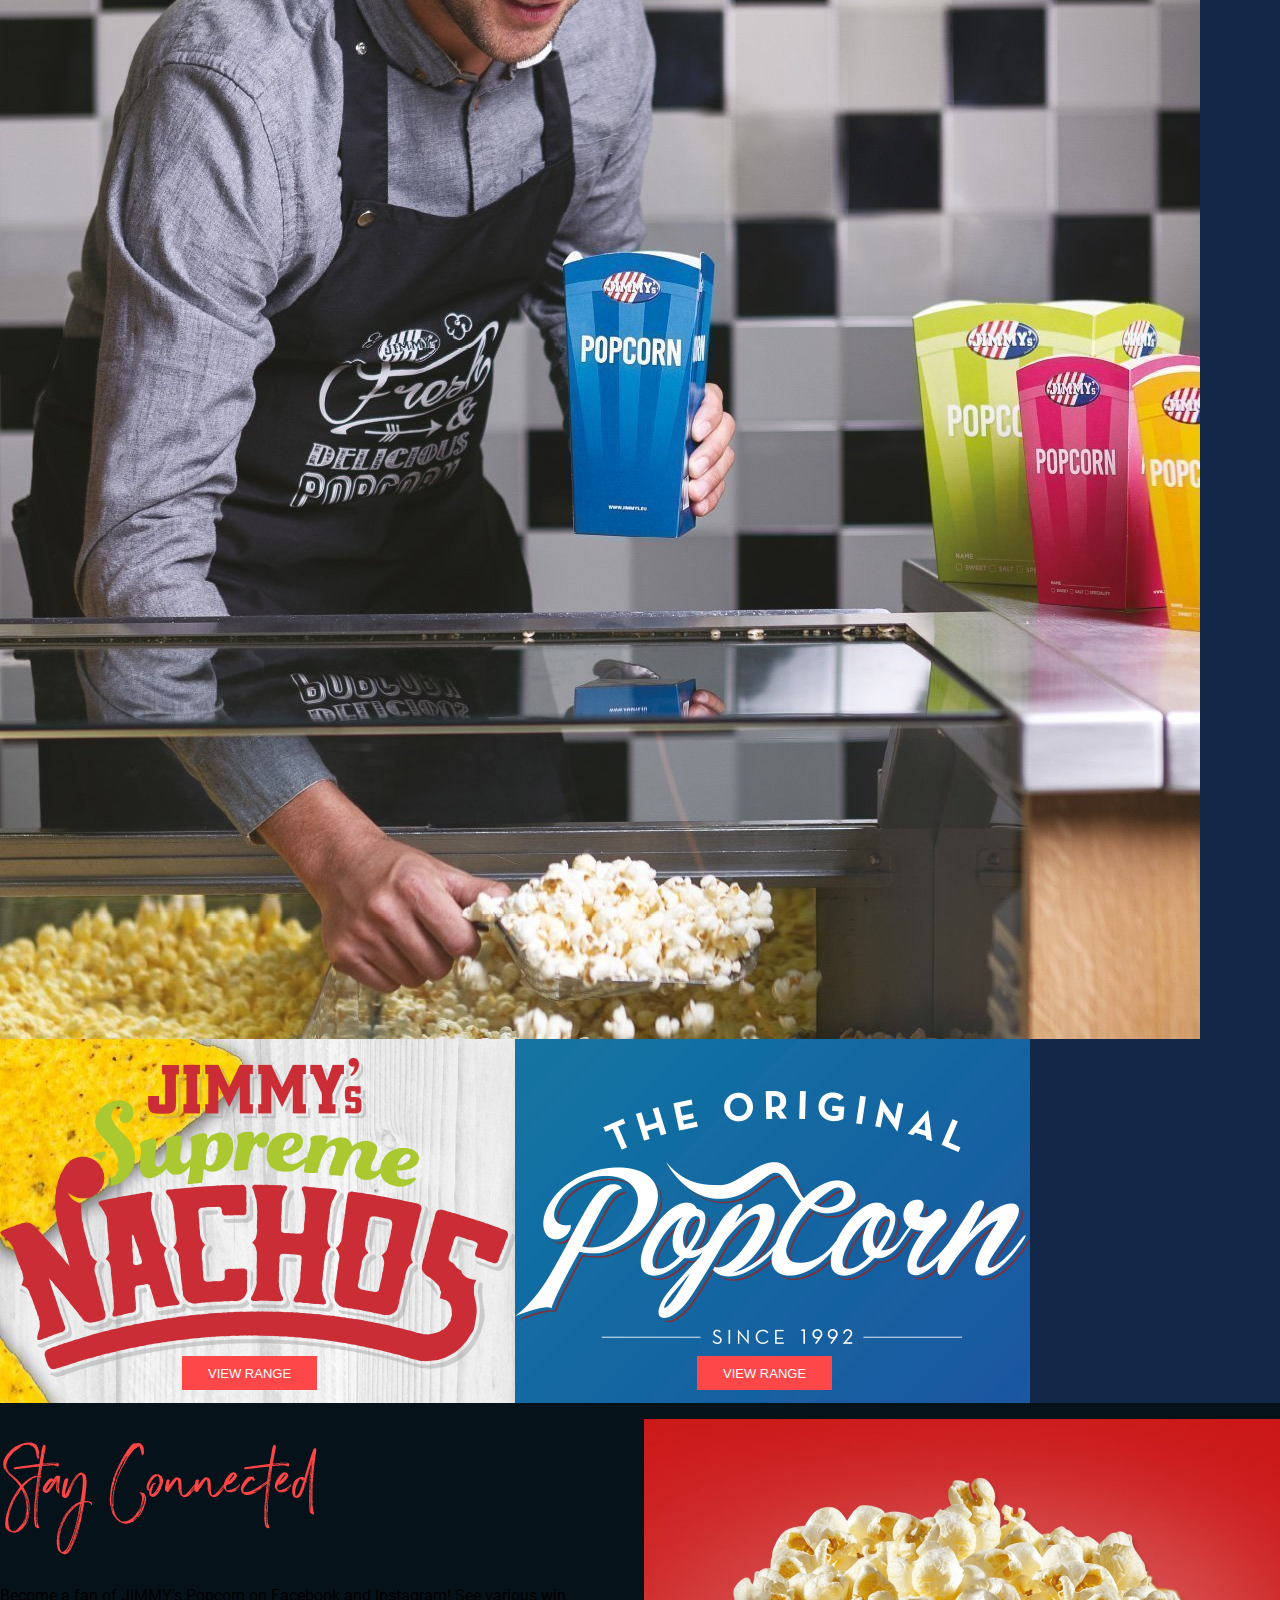
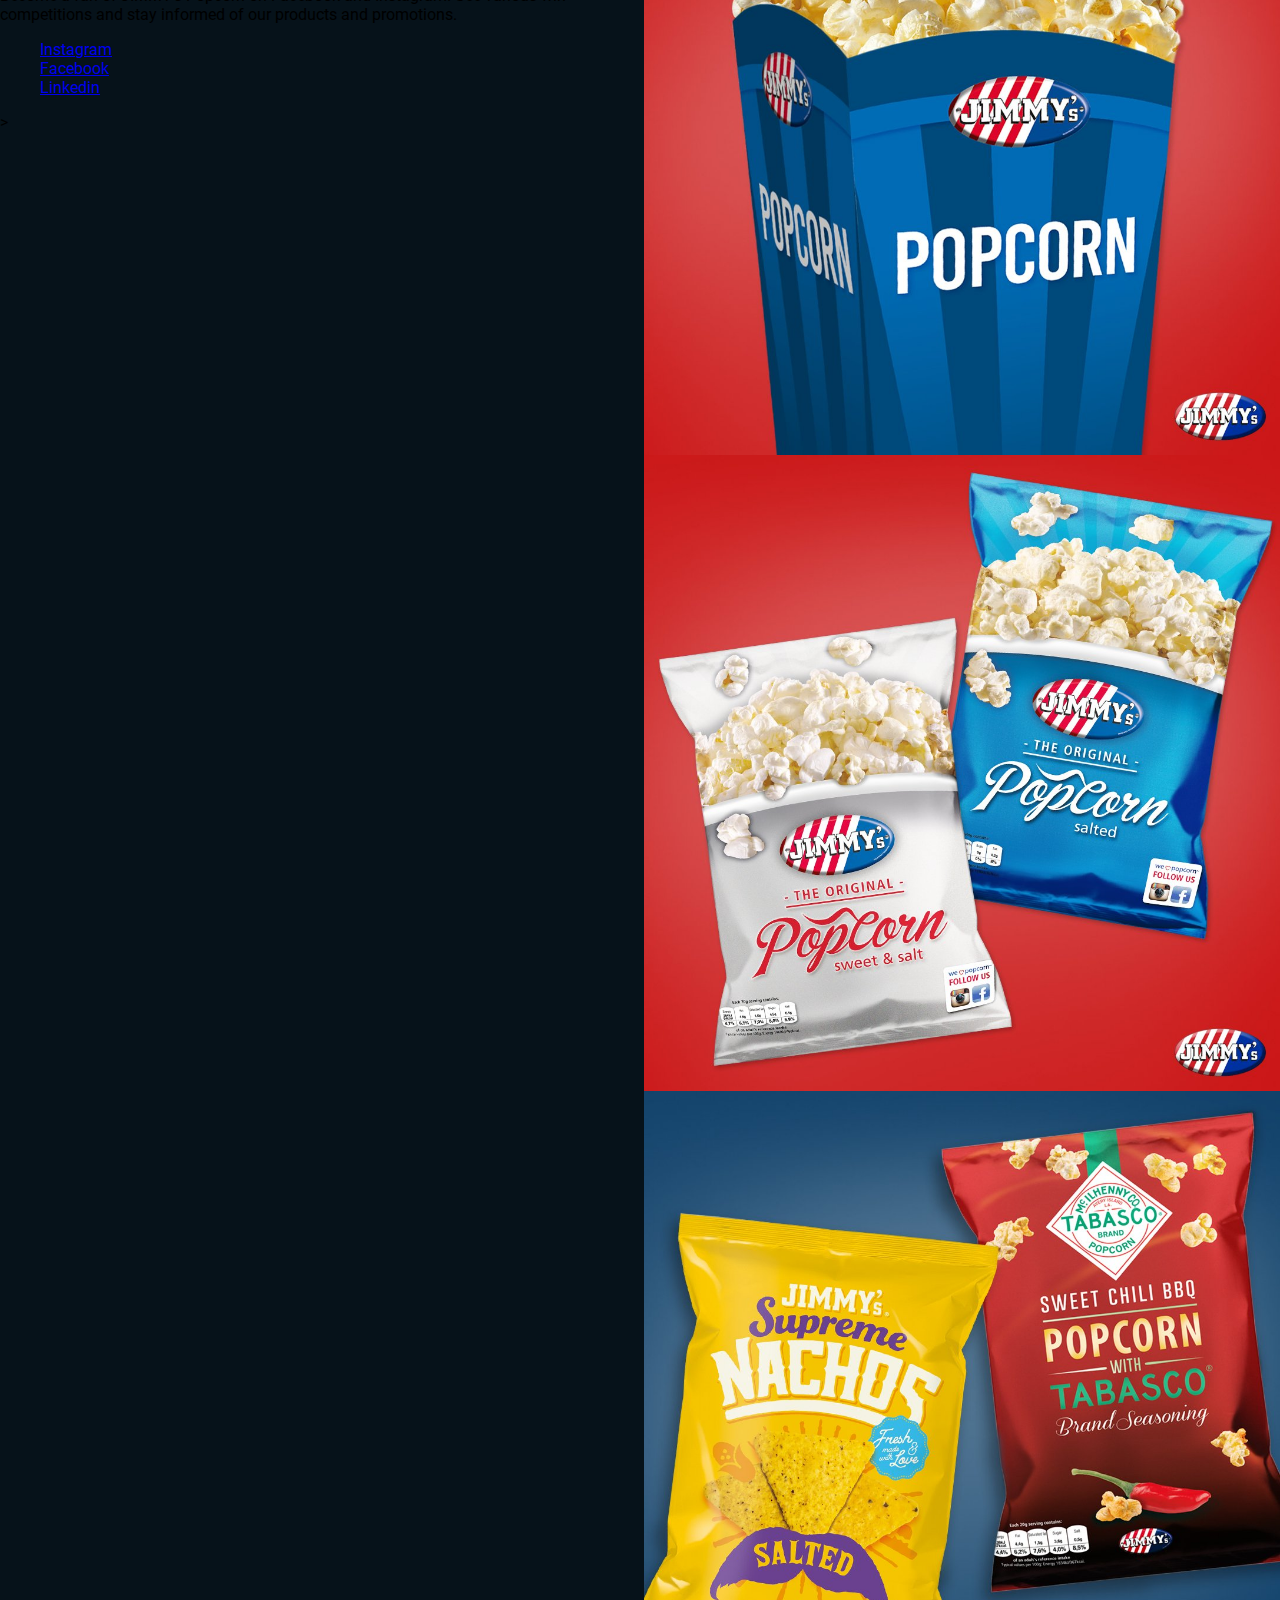
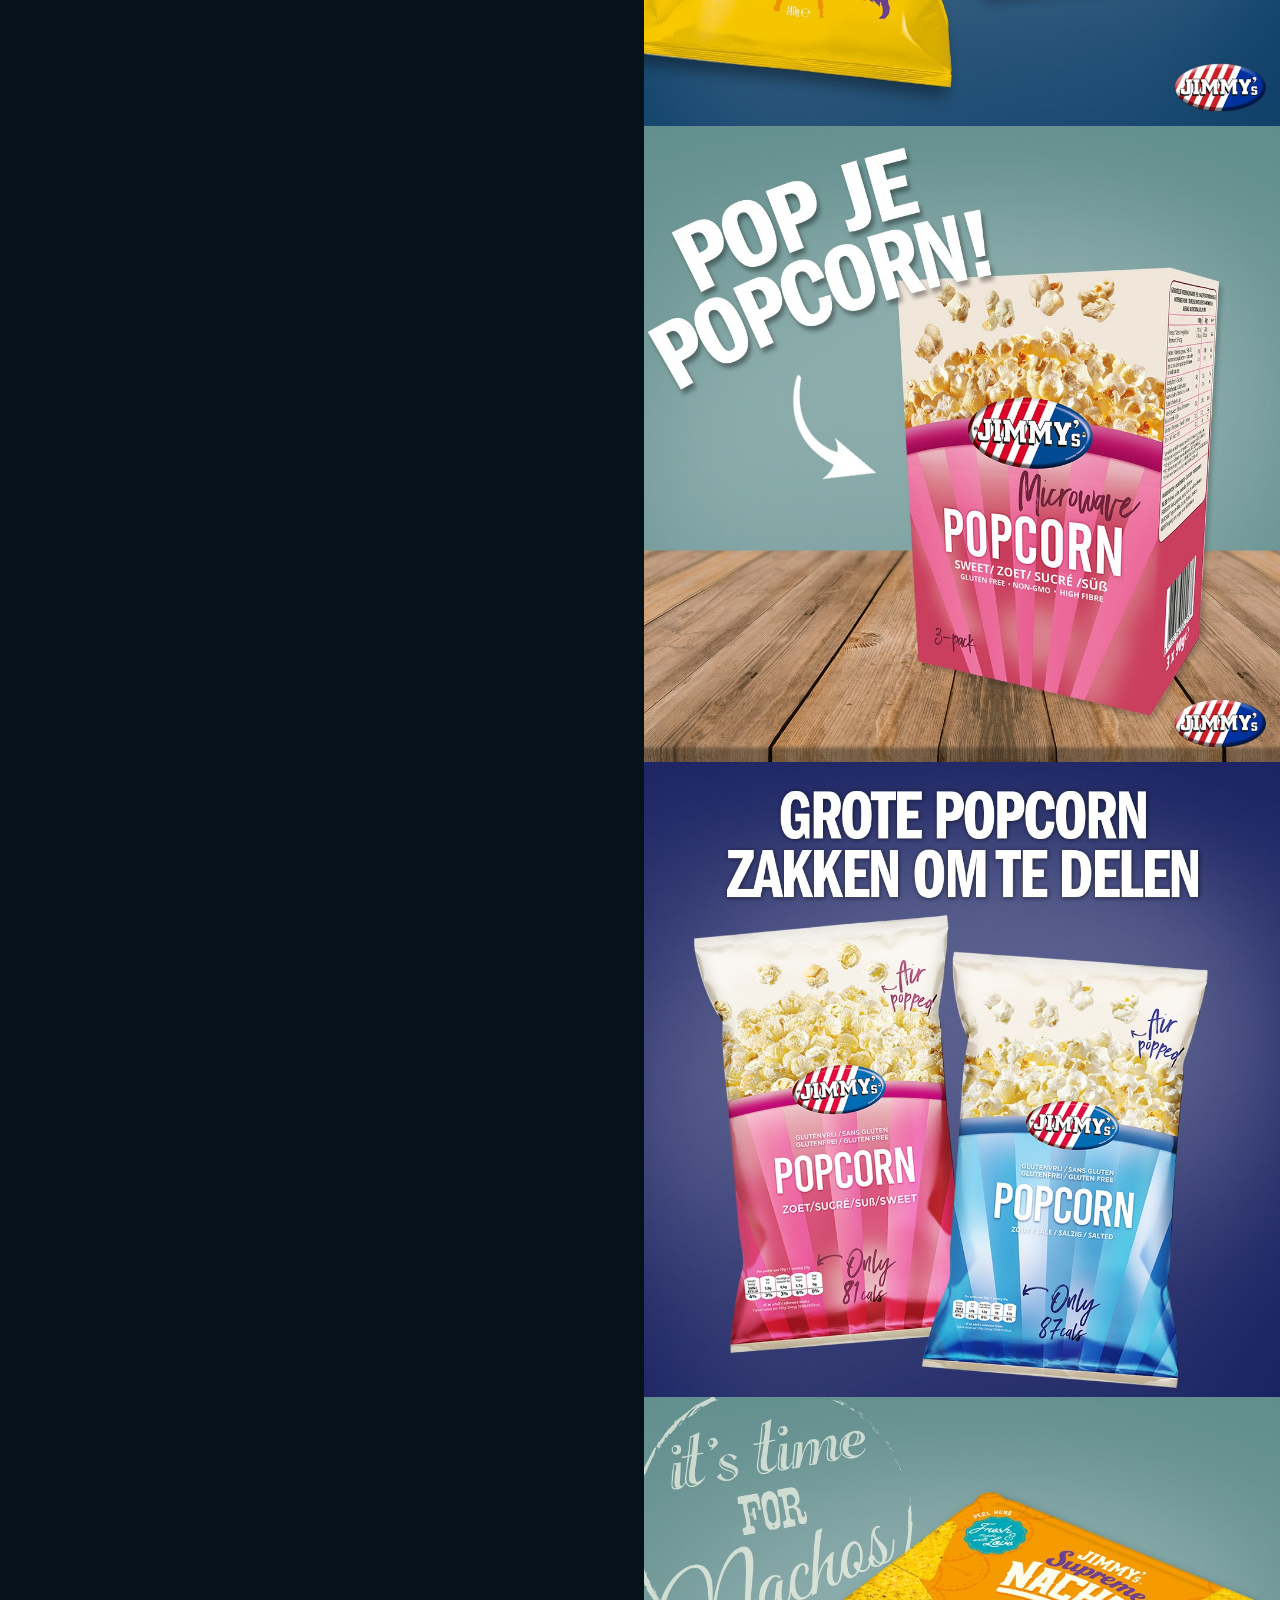
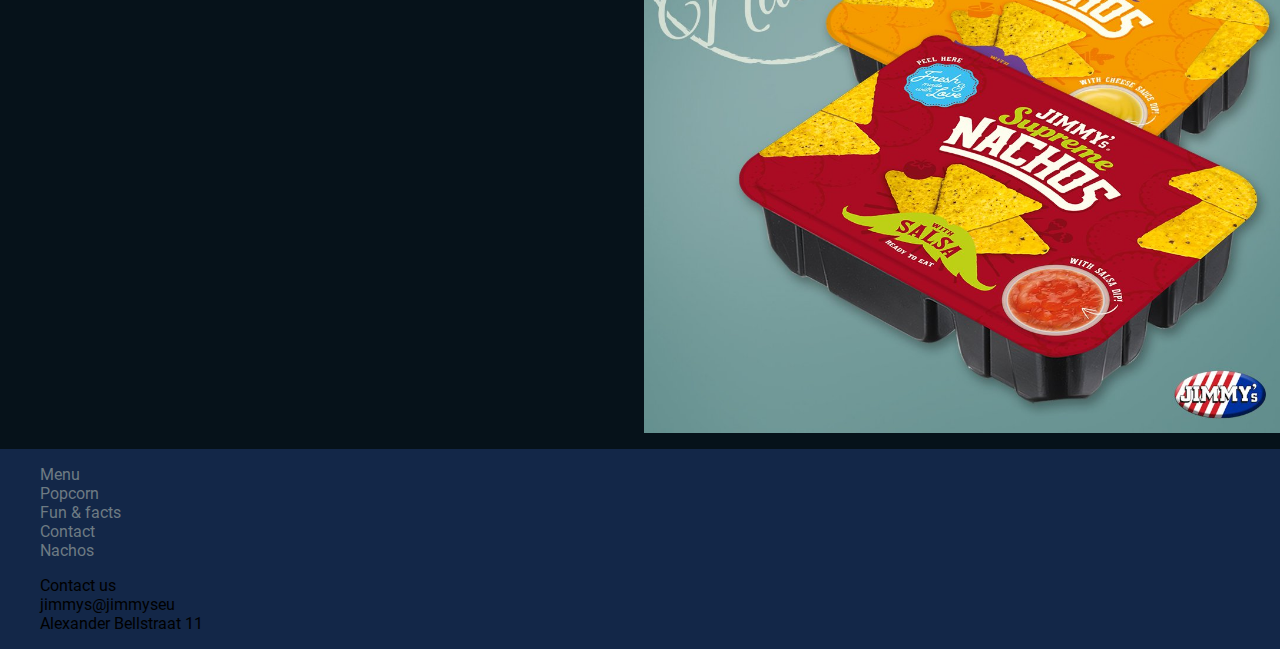
==== commit 1a996b49: "." ====
--- a/FEDherkansing/index.html
+++ b/FEDherkansing/index.html
@@ -143,21 +143,29 @@
         </article>
       </section>
       <section>
-        <h2><img src="img/Stay_connected.png" alt="tekst Stay connected" /></h2>
-        <p>
-          Become a fan of JIMMY's Popcorn on Facebook and Instagram! See various
-          win competitions and stay informed of our products and promotions.
-        </p>
-        <ul>
-          <li><a href="#">Instagram</a></li>
-          <li><a href="#">Facebook</a></li>
-          <li><a href="#">Linkedin</a></li>
-        </ul>
-
+        <article>
+          <h2>
+            <img src="img/Stay_connected.png" alt="tekst Stay connected" />
+          </h2>
+          <p>
+            Become a fan of JIMMY's Popcorn on Facebook and Instagram! See
+            various win competitions and stay informed of our products and
+            promotions.
+          </p>
+          <ul>
+            <li><a href="#">Instagram</a></li>
+            <li><a href="#">Facebook</a></li>
+            <li><a href="#">Linkedin</a></li>
+          </ul>
+          >
+        </article>
         <ul>
           <li><img src="img/popcornbak.jpg" alt="an popcornbak" /></li>
           <li>
-            <img src="img/popcornsweetandsalty.jpg" alt="two bags popcorn sweet & salty" />
+            <img
+              src="img/popcornsweetandsalty.jpg"
+              alt="two bags popcorn sweet & salty"
+            />
           </li>
           <li>
             <img
--- a/FEDherkansing/styles/style.css
+++ b/FEDherkansing/styles/style.css
@@ -12,12 +12,12 @@
 /*********************/
 
 @font-face {
-  font-family: robotoRegular, Arial, Helvetica, sans-serif;
+  font-family: robotoRegular;
   src: url("../fonts/robotoRegular.woff2");
 }
 
 @font-face {
-  font-family: latoRegular, Arial, Helvetica, sans-serif;
+  font-family: latoRegular;
   src: url("../fonts/latoRegular.woff2");
 }
 :root {
@@ -30,6 +30,7 @@
   --color-button: rgb(1, 74, 127);
   --blokje-shadow-color: rgb(216, 206, 233);
   --color-footertext: rgb(110, 123, 131);
+  --color-backgroundsection: rgb(6, 18, 26);
 }
 
 img {
--- a/FEDherkansing/styles/style.css
+++ b/FEDherkansing/styles/style.css
@@ -12,12 +12,12 @@
 /*********************/
 
 @font-face {
-  font-family: robotoRegular, Arial, Helvetica, sans-serif;
+  font-family: robotoRegular;
   src: url("../fonts/robotoRegular.woff2");
 }
 
 @font-face {
-  font-family: latoRegular, Arial, Helvetica, sans-serif;
+  font-family: latoRegular;
   src: url("../fonts/latoRegular.woff2");
 }
 :root {
@@ -30,6 +30,7 @@
   --color-button: rgb(1, 74, 127);
   --blokje-shadow-color: rgb(216, 206, 233);
   --color-footertext: rgb(110, 123, 131);
+  --color-backgroundsection: rgb(6, 18, 26);
 }
 
 img {
--- a/FEDherkansing/styles/stylehome.css
+++ b/FEDherkansing/styles/stylehome.css
@@ -100,22 +100,30 @@
   text-transform: uppercase;
 }
 
-section:nth-of-type(3) {
+section:nth-of-type(3){
   display: flex;
   flex-wrap: wrap;
 }
-/* section:nth-of-type(3) img {
-   width: 24em;
- } */
+
+ 
+ 
 section:nth-of-type(3) p {
   color: var(--color-background1);
-  width: 24em;
+  width: 20em;
+
 }
 
 section:nth-of-type(4) {
   display: flex;
   flex-wrap: wrap;
+
 }
+
+section:nth-of-type(4) article{
+   position: relative;
+   
+}
+
 
 section:nth-of-type(4) article:nth-of-type(1) {
   background-image: url(/FEDherkansing/img/Background_left.jpg);
@@ -130,9 +138,25 @@
   border: none;
   padding: 0.75em 2em 0.75em 2em;
   color: var(--color-background1);
-  font-weight: bolder;
   text-transform: uppercase;
-  font-size: medium;
+  font-size: small;
+ position: absolute;
+ left: 14em;
+ bottom:1em;
+  
+
+ 
+  
+}
+
+section:last-of-type{
+   display: flex;
+   background-color: var(--color-backgroundsection);
+}
+
+section:last-of-type ul li img{
+   display: flex;
+   flex-wrap: nowrap;
 }
 
 section:last-of-type ul li{
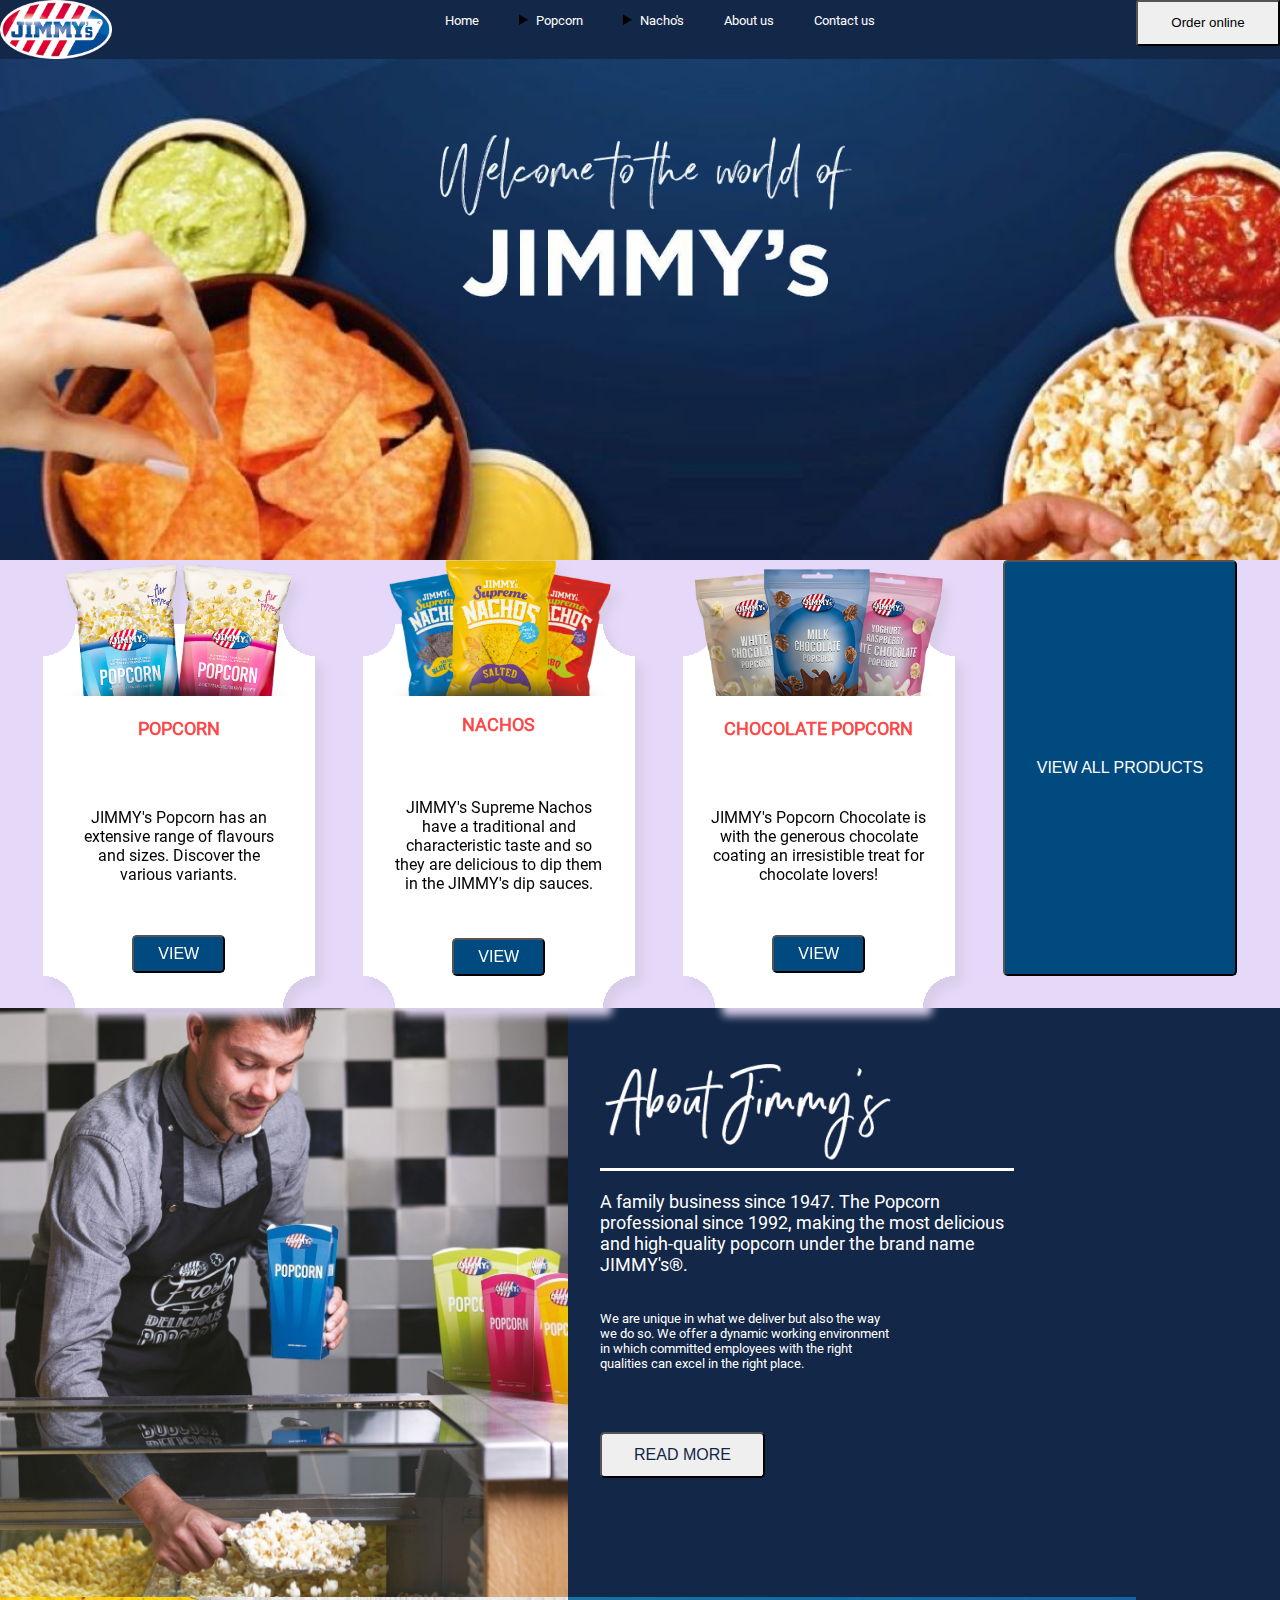
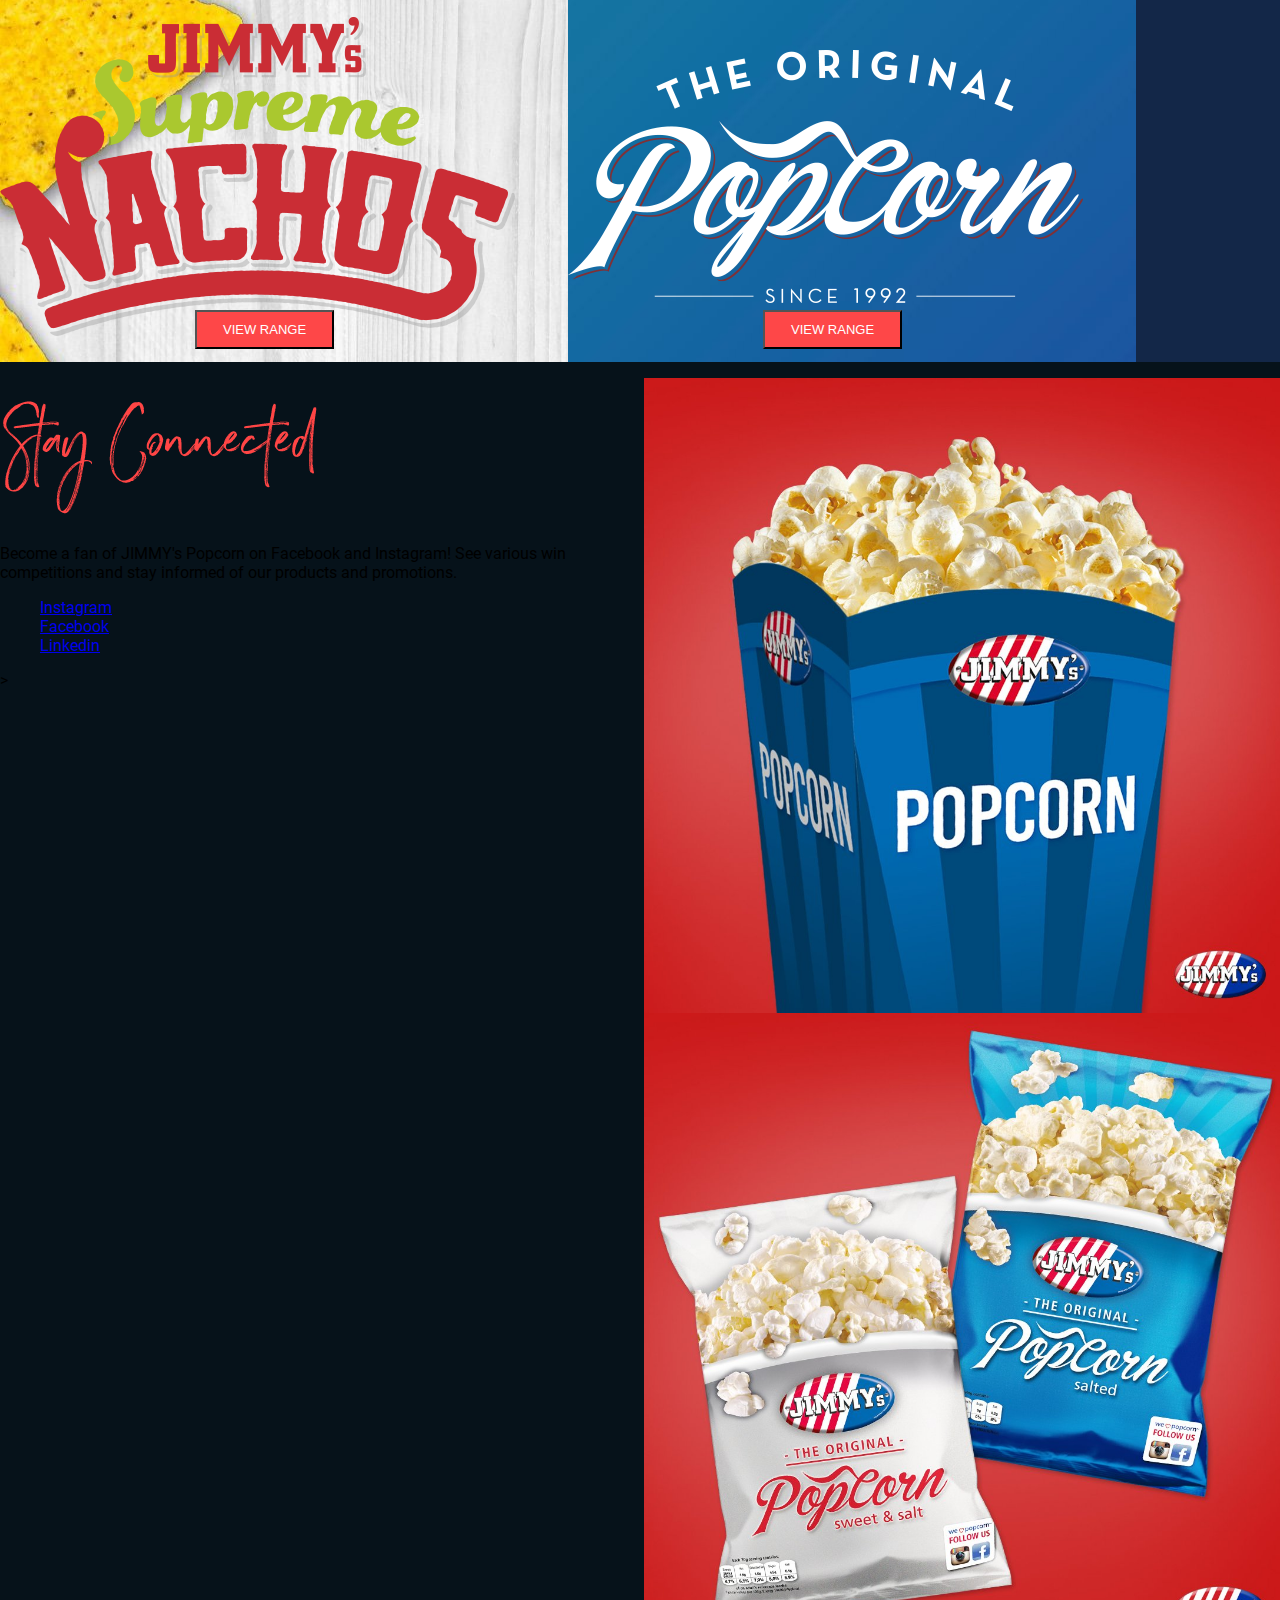
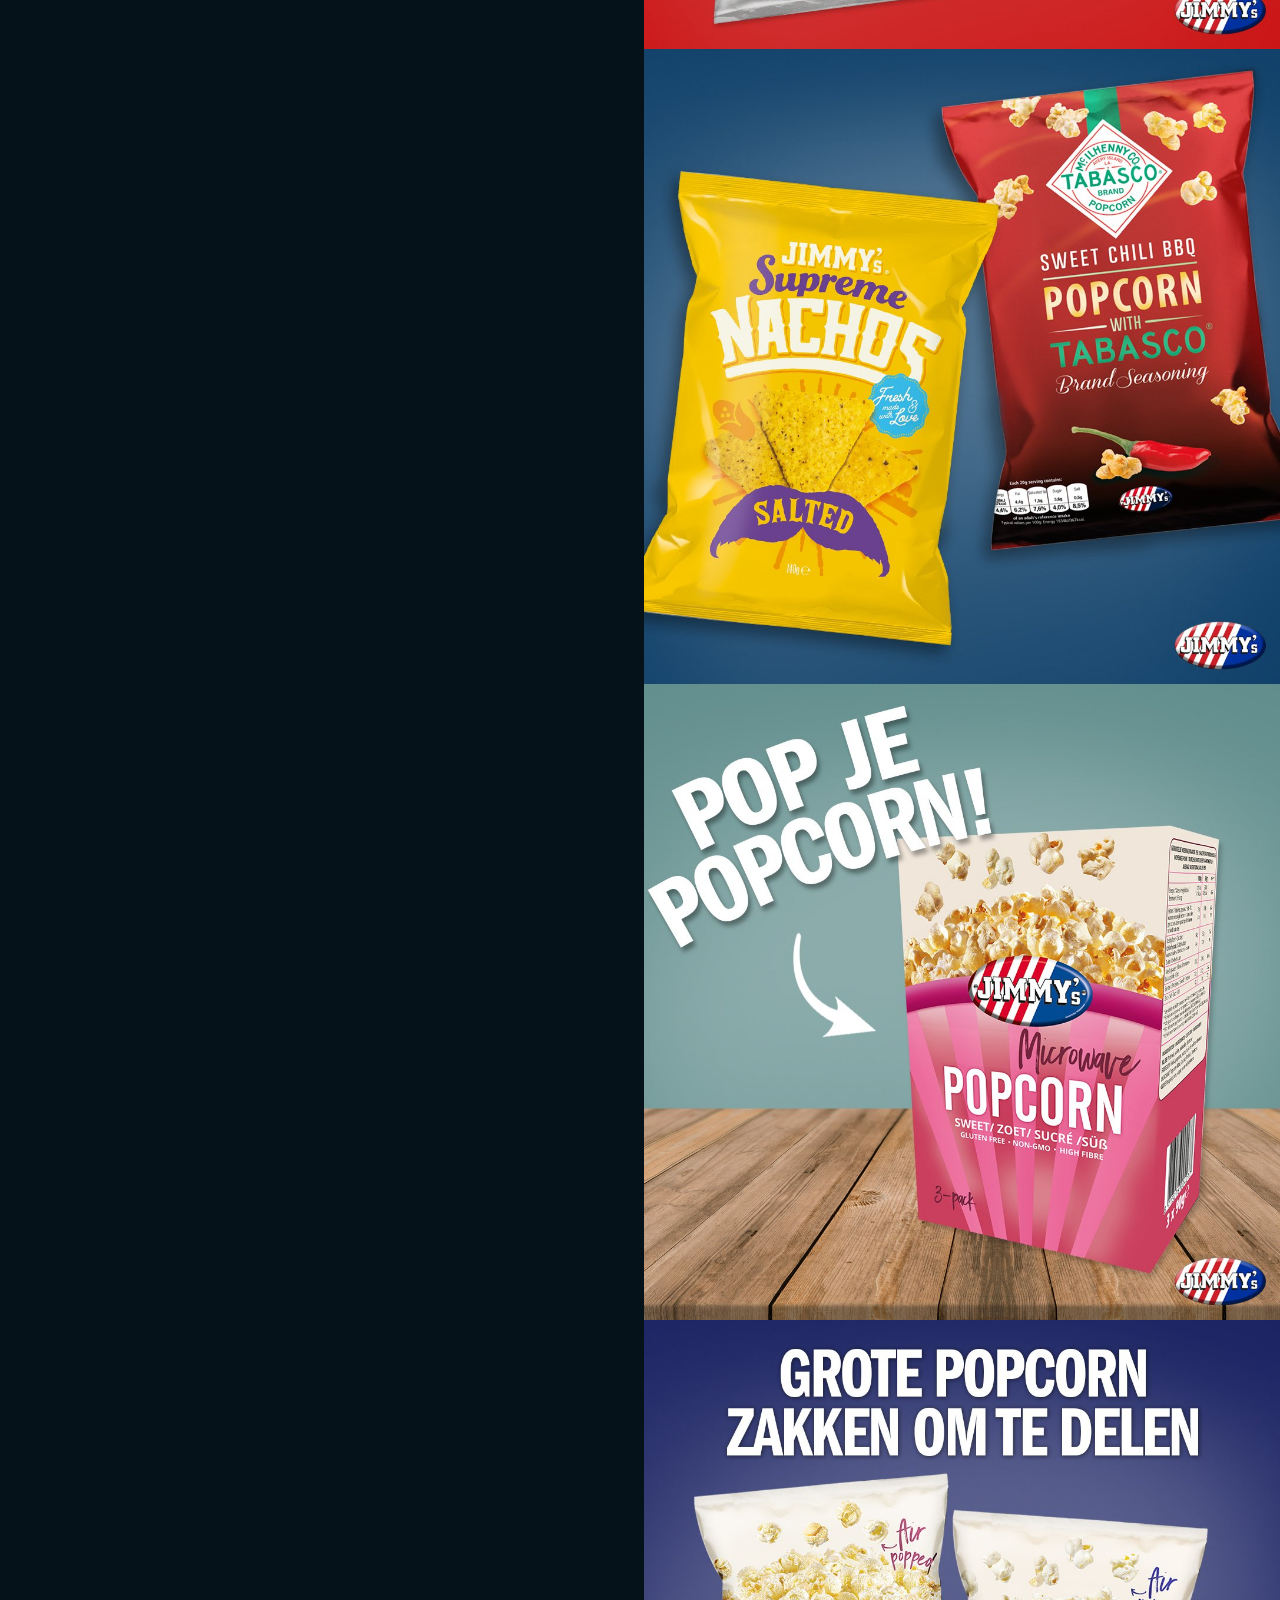
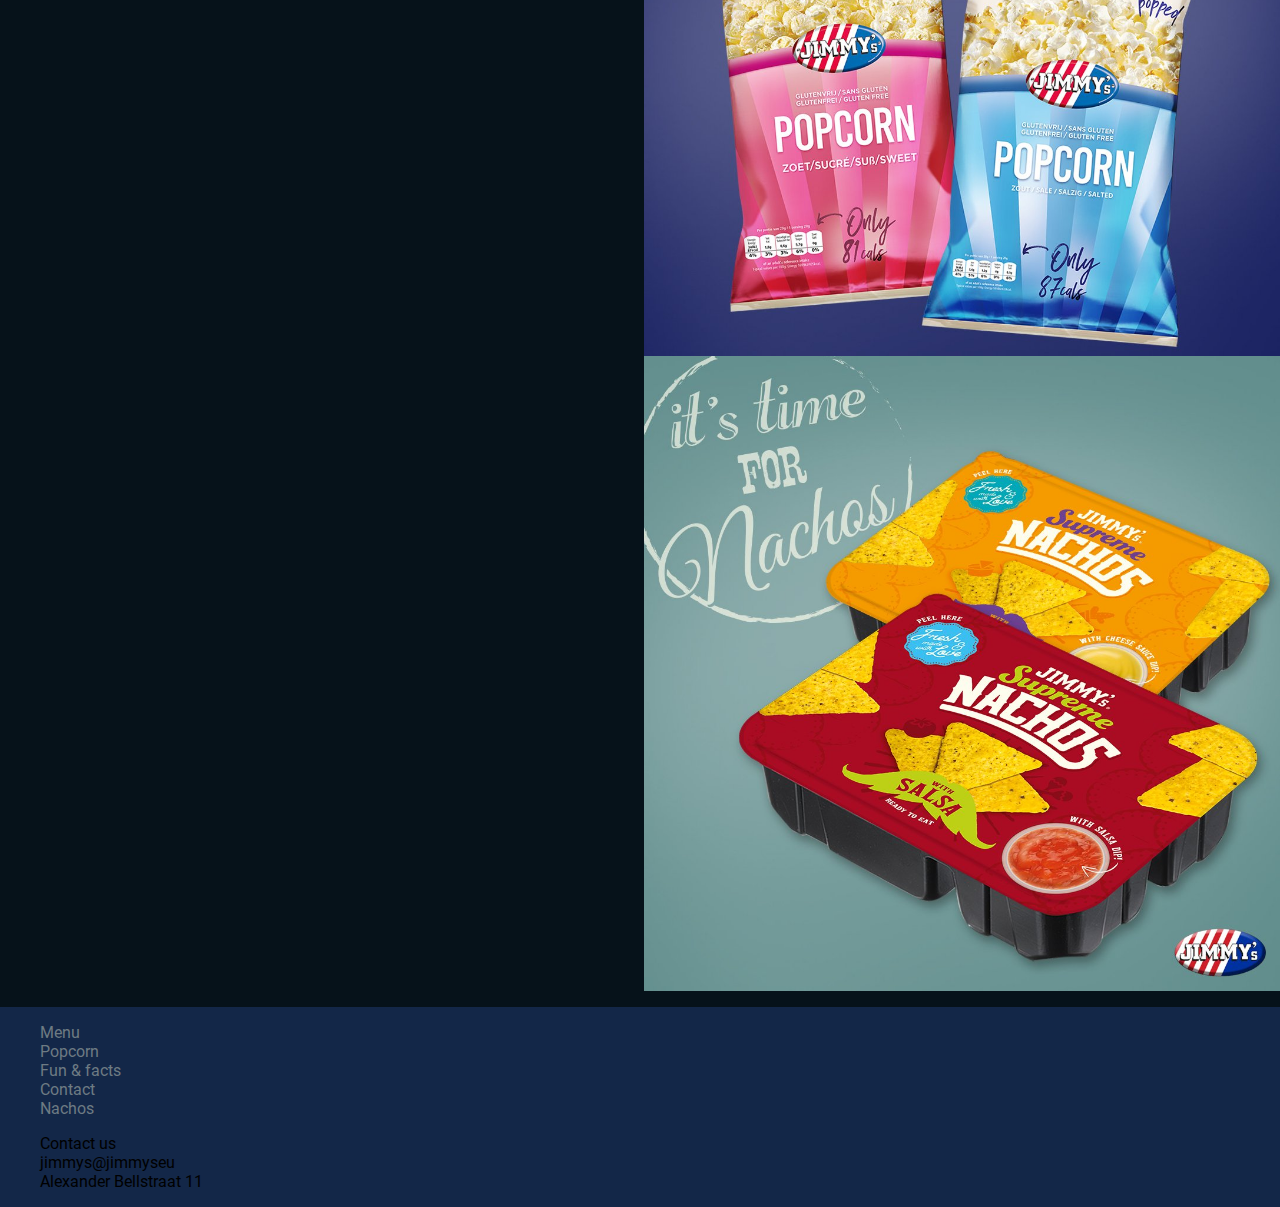
==== commit 766ba085: "." ====
--- a/FEDherkansing/index.html
+++ b/FEDherkansing/index.html
@@ -67,10 +67,6 @@
             alt="Banner Welkom to The world of Jimmy's"
           />
         </h1>
-        <!-- <img
-          src="img/Homeachtergrond.png"
-          alt="Hands that are taking nachos and"
-        />  -->
       </section>
       <section>
         <h2 class="visually-hidden">Products</h2>
@@ -109,11 +105,11 @@
             <img src="img/About_jimmy-300x102.png" alt="text About Jimmy's" />
           </h2>
           <p>
-            <em
-              >A family business since 1947. The Popcorn professional since
-              1992, making the most delicious and high-quality popcorn under the
-              brand name JIMMY's®.
-            </em>
+            A family business since 1947. The Popcorn professional since 1992,
+            making the most delicious and high-quality popcorn under the brand
+            name JIMMY's®.
+          </p>
+          <p>
             We are unique in what we deliver but also the way we do so. We offer
             a dynamic working environment in which committed employees with the
             right qualities can excel in the right place.
--- a/FEDherkansing/styles/style.css
+++ b/FEDherkansing/styles/style.css
@@ -54,7 +54,12 @@
   display: flex;
   align-items: center;
   flex-wrap: wrap;
-  position: relative;
+  /* position: relative; */
+  position: fixed;
+  background-color: var(--color-background);
+  left: 0;
+  right: 0;
+  z-index: 1;
 
   /* right: 100%; */
   /* font-family: robotoRegular; */
@@ -62,15 +67,21 @@
 
 header img {
   width: 7em;
-  margin-left: 1em;
+  /* margin-left: 1em; */
   margin-right: auto;
 }
 
 nav {
-  flex-basis: 100%;
-  translate: 0% -140%;
+  translate: 0% -100%;
   transition: 0.3s;
-  z-index: 1;
+  z-index: -1;
+  position: absolute;
+  left: 0;
+  right: 0;
+  padding-top: 5em;
+  top: 0;
+  background-color: var(--color-background);
+
   
 }
 
@@ -82,25 +93,24 @@
   min-height: 1.5em;
   padding: 0.75em;
   line-height: 1;
-  margin-left: -1.75em;
+  /* margin-left: -1.75em; */
 }
 
 header ul {
-  background-color: var(--color-background1);
   margin: 0;
   list-style-type: none;
 }
 
 header a {
   text-decoration: none;
-  color: var(--color-text);
+  color: var(--color-background1);
   font-size: small;
 }
 
 header > button {
   padding: 1em 2.5em 1em 2.5em;
   border-radius: 0.2em;
-  border: none;
+ 
 }
 
 header > button:last-of-type {
--- a/FEDherkansing/styles/style.css
+++ b/FEDherkansing/styles/style.css
@@ -54,7 +54,12 @@
   display: flex;
   align-items: center;
   flex-wrap: wrap;
-  position: relative;
+  /* position: relative; */
+  position: fixed;
+  background-color: var(--color-background);
+  left: 0;
+  right: 0;
+  z-index: 1;
 
   /* right: 100%; */
   /* font-family: robotoRegular; */
@@ -62,15 +67,21 @@
 
 header img {
   width: 7em;
-  margin-left: 1em;
+  /* margin-left: 1em; */
   margin-right: auto;
 }
 
 nav {
-  flex-basis: 100%;
-  translate: 0% -140%;
+  translate: 0% -100%;
   transition: 0.3s;
-  z-index: 1;
+  z-index: -1;
+  position: absolute;
+  left: 0;
+  right: 0;
+  padding-top: 5em;
+  top: 0;
+  background-color: var(--color-background);
+
   
 }
 
@@ -82,25 +93,24 @@
   min-height: 1.5em;
   padding: 0.75em;
   line-height: 1;
-  margin-left: -1.75em;
+  /* margin-left: -1.75em; */
 }
 
 header ul {
-  background-color: var(--color-background1);
   margin: 0;
   list-style-type: none;
 }
 
 header a {
   text-decoration: none;
-  color: var(--color-text);
+  color: var(--color-background1);
   font-size: small;
 }
 
 header > button {
   padding: 1em 2.5em 1em 2.5em;
   border-radius: 0.2em;
-  border: none;
+ 
 }
 
 header > button:last-of-type {
--- a/FEDherkansing/styles/stylehome.css
+++ b/FEDherkansing/styles/stylehome.css
@@ -10,20 +10,25 @@
 
 section:first-of-type {
   /* position: relative; */
-  background-image: url(/FEDherkansing/img/Backgroundsection1.jpg); 
+  background-image: url(/FEDherkansing/img/Backgroundsection1.jpg);
+  margin: 0;
+  background-size: cover;
+  height: 35em;
 }
 
+h1 {
+  margin: 0;
+}
 
-
-section:first-of-type img {
+section:first-of-type h1 img {
   /* position: absolute; */
   margin: 0;
+
   /* top: 0; */
-   /* object-position: center center;
+  /* object-position: center center;
   height: 100%;
   object-fit: cover;  */
 }
-
 
 section:nth-of-type(2) {
   background-color: var(--color-background2);
@@ -76,8 +81,7 @@
 section:nth-of-type(2) article button {
   color: var(--color-background1);
   background-color: var(--color-button);
-  border: none;
-  border-radius: 0.1em;
+  border-radius: 0.3em;
   padding: 0.5em 1.5em 0.5em 1.5em;
   font-size: medium;
   text-transform: uppercase;
@@ -90,9 +94,8 @@
 }
 
 section:nth-of-type(2) button {
-  border: none;
   background-color: var(--color-button);
-  border-radius: 0.1em;
+  border-radius: 0.3em;
   color: var(--color-background1);
   padding: 0.75em 2em 0.75em 2em;
   font-size: medium;
@@ -100,65 +103,92 @@
   text-transform: uppercase;
 }
 
-section:nth-of-type(3){
+section:nth-of-type(3) {
   display: flex;
   flex-wrap: wrap;
 }
 
- 
- 
+section:nth-of-type(3) > img {
+  width: 35.5em;
+  order: -10;
+}
+
+section:nth-of-type(3) article h2 {
+  border-bottom: solid var(--color-background1);
+}
+
+section:nth-of-type(3) button {
+  border-radius: 0.3em;
+  color: var(--color-background);
+  padding: 0.75em 2em 0.75em 2em;
+  font-size: medium;
+  margin-bottom: 2em;
+  text-transform: uppercase;
+  margin-top: 3em;
+}
+
+section:nth-of-type(3) p:first-of-type {
+  font-size: large;
+  margin-bottom: 2em;
+}
+
+section:nth-of-type(3) article {
+  padding: 2em 2em 2em 2em;
+}
+
+
+
+
 section:nth-of-type(3) p {
   color: var(--color-background1);
-  width: 20em;
-
+  width: 23em;
+  font-size: small;
 }
 
 section:nth-of-type(4) {
   display: flex;
   flex-wrap: wrap;
-
 }
 
-section:nth-of-type(4) article{
-   position: relative;
-   
+section:nth-of-type(4) article {
+  position: relative;
+  flex-wrap: wrap;
 }
-
 
 section:nth-of-type(4) article:nth-of-type(1) {
   background-image: url(/FEDherkansing/img/Background_left.jpg);
+
+  width: 35.5em;
 }
 
 section:nth-of-type(4) article:nth-of-type(2) {
   background-image: url(/FEDherkansing/img/Background_right-2.jpg);
+  width: 35.5em;
 }
 
 section:nth-of-type(4) button {
   background-color: var(--color-textred);
-  border: none;
+
   padding: 0.75em 2em 0.75em 2em;
   color: var(--color-background1);
   text-transform: uppercase;
   font-size: small;
- position: absolute;
- left: 14em;
- bottom:1em;
-  
-
- 
-  
+  position: absolute;
+  left: 15em;
+  bottom: 1em;
+  transform: translate(50% -50%);
 }
 
-section:last-of-type{
-   display: flex;
-   background-color: var(--color-backgroundsection);
+section:last-of-type {
+  display: flex;
+  background-color: var(--color-backgroundsection);
 }
 
-section:last-of-type ul li img{
-   display: flex;
-   flex-wrap: nowrap;
+section:last-of-type ul li img {
+  display: flex;
+  flex-wrap: nowrap;
 }
 
-section:last-of-type ul li{
-   list-style-type: none;
- }+section:last-of-type ul li {
+  list-style-type: none;
+}
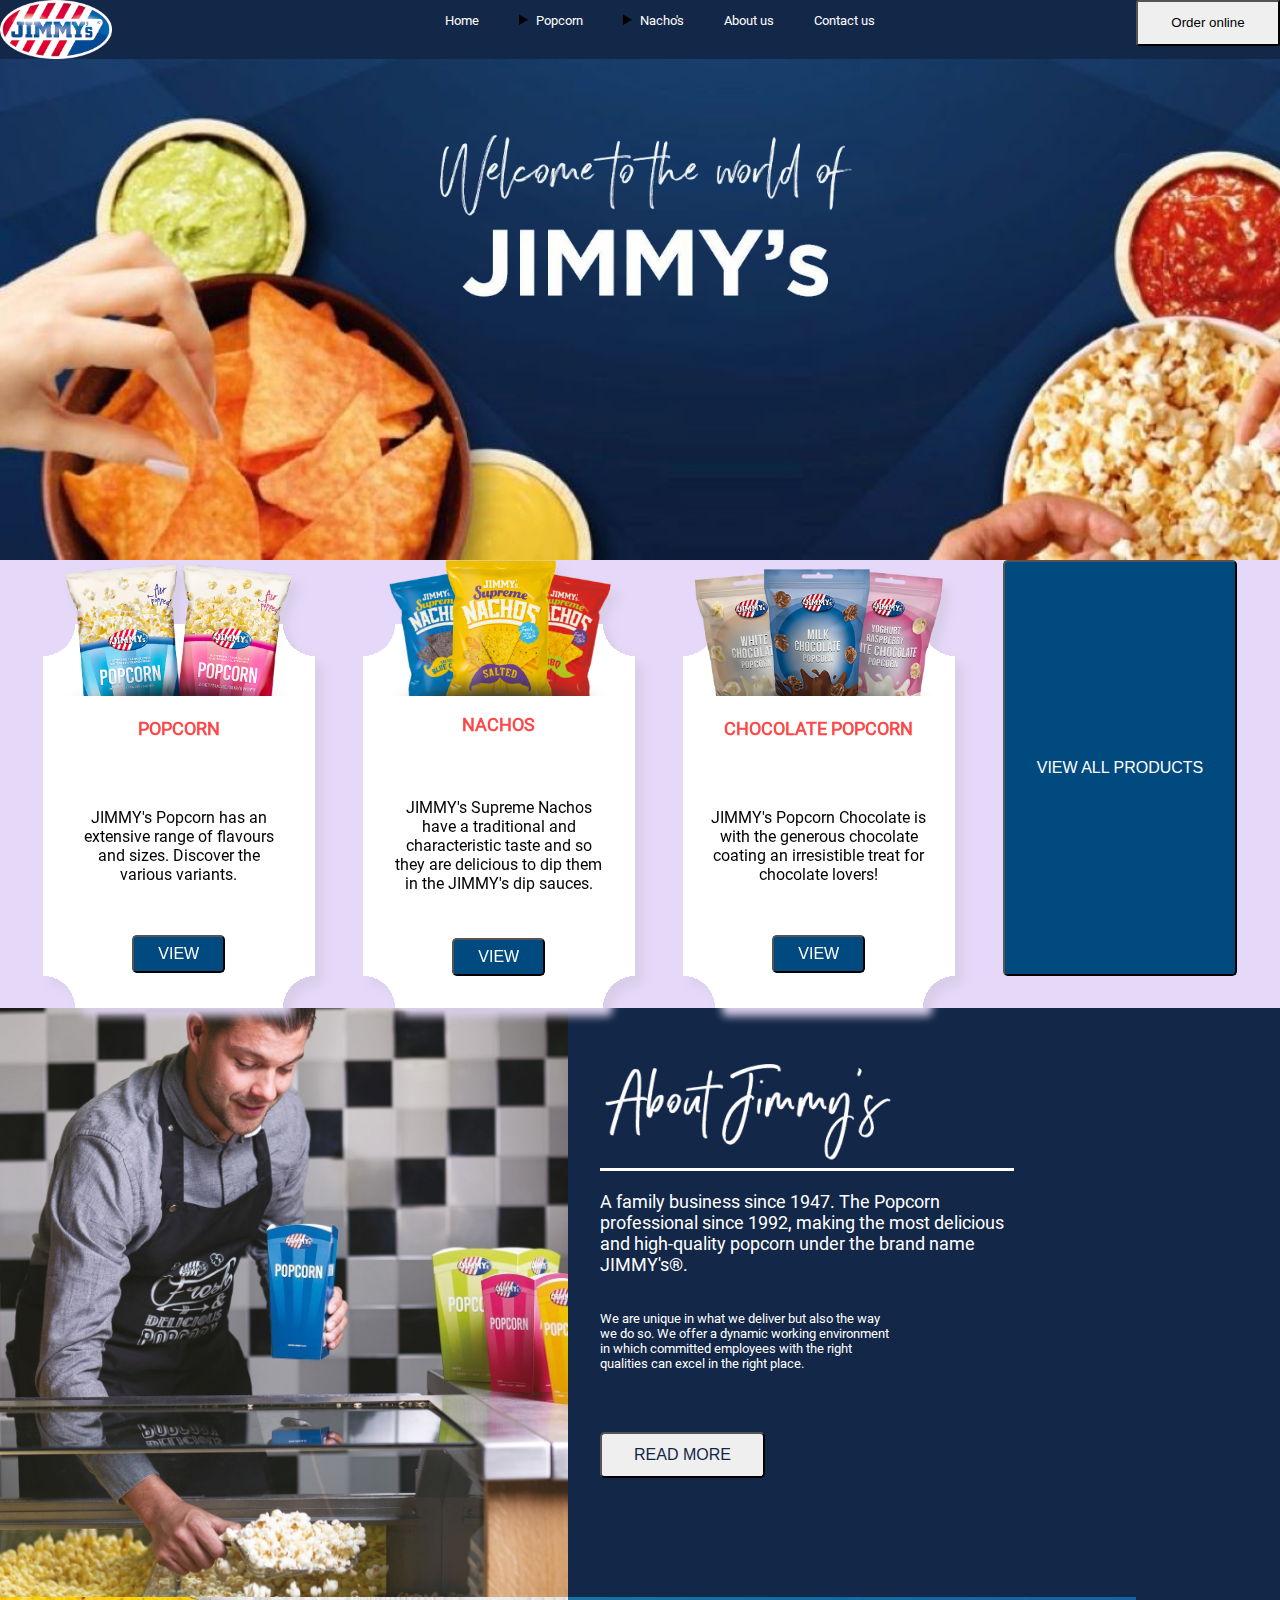
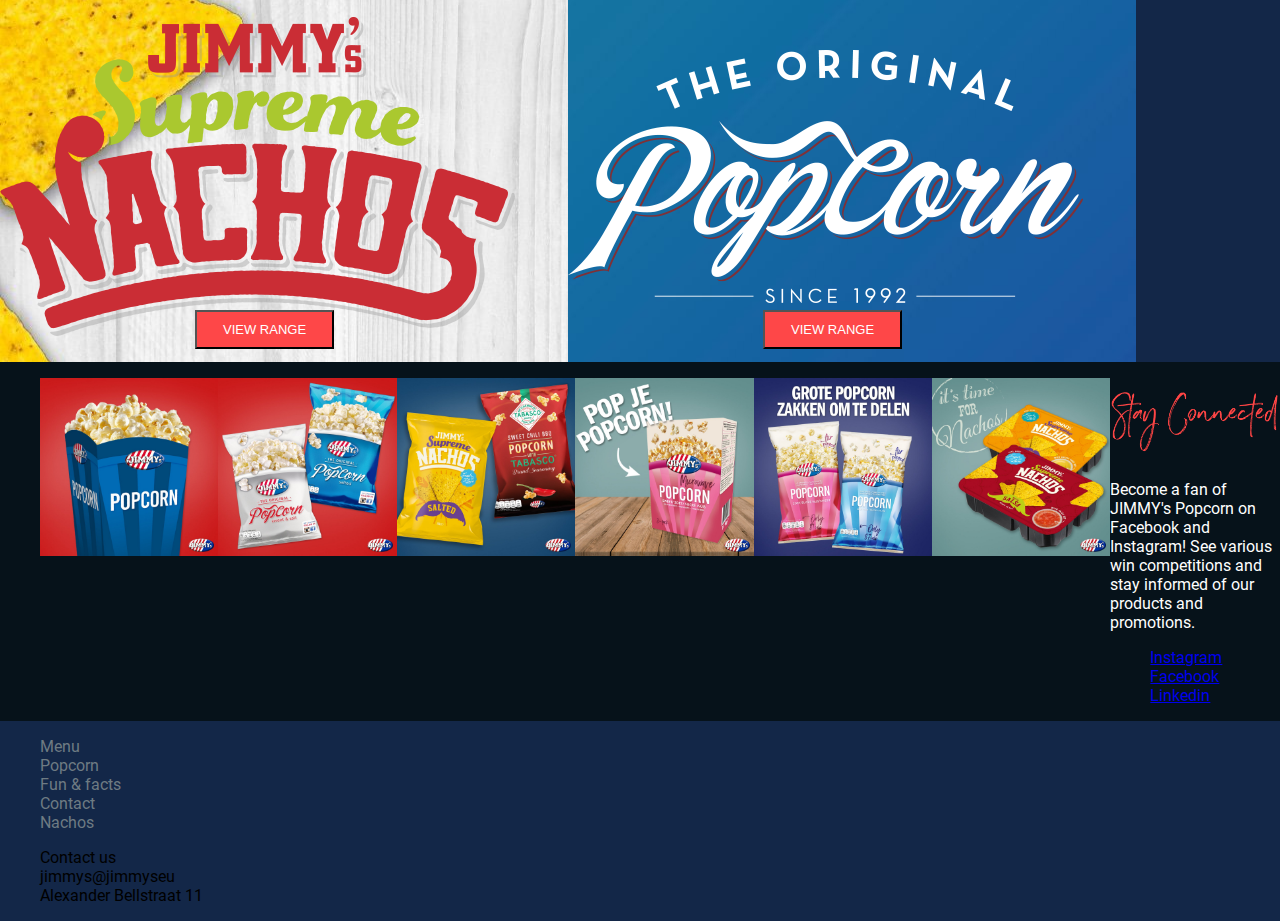
==== commit d25cbdcb: "." ====
--- a/FEDherkansing/index.html
+++ b/FEDherkansing/index.html
@@ -153,7 +153,6 @@
             <li><a href="#">Facebook</a></li>
             <li><a href="#">Linkedin</a></li>
           </ul>
-          >
         </article>
         <ul>
           <li><img src="img/popcornbak.jpg" alt="an popcornbak" /></li>
--- a/FEDherkansing/styles/stylehome.css
+++ b/FEDherkansing/styles/stylehome.css
@@ -115,6 +115,8 @@
 
 section:nth-of-type(3) article h2 {
   border-bottom: solid var(--color-background1);
+ 
+
 }
 
 section:nth-of-type(3) button {
@@ -180,15 +182,22 @@
 }
 
 section:last-of-type {
-  display: flex;
   background-color: var(--color-backgroundsection);
-}
-
-section:last-of-type ul li img {
+  display: flex;
+}
+
+section:last-of-type > ul{
   display: flex;
   flex-wrap: nowrap;
-}
-
+  order: -10;
+
+
+}
+section:last-of-type p{
+ color: var(--color-background1);
+
+
+}
 section:last-of-type ul li {
   list-style-type: none;
 }
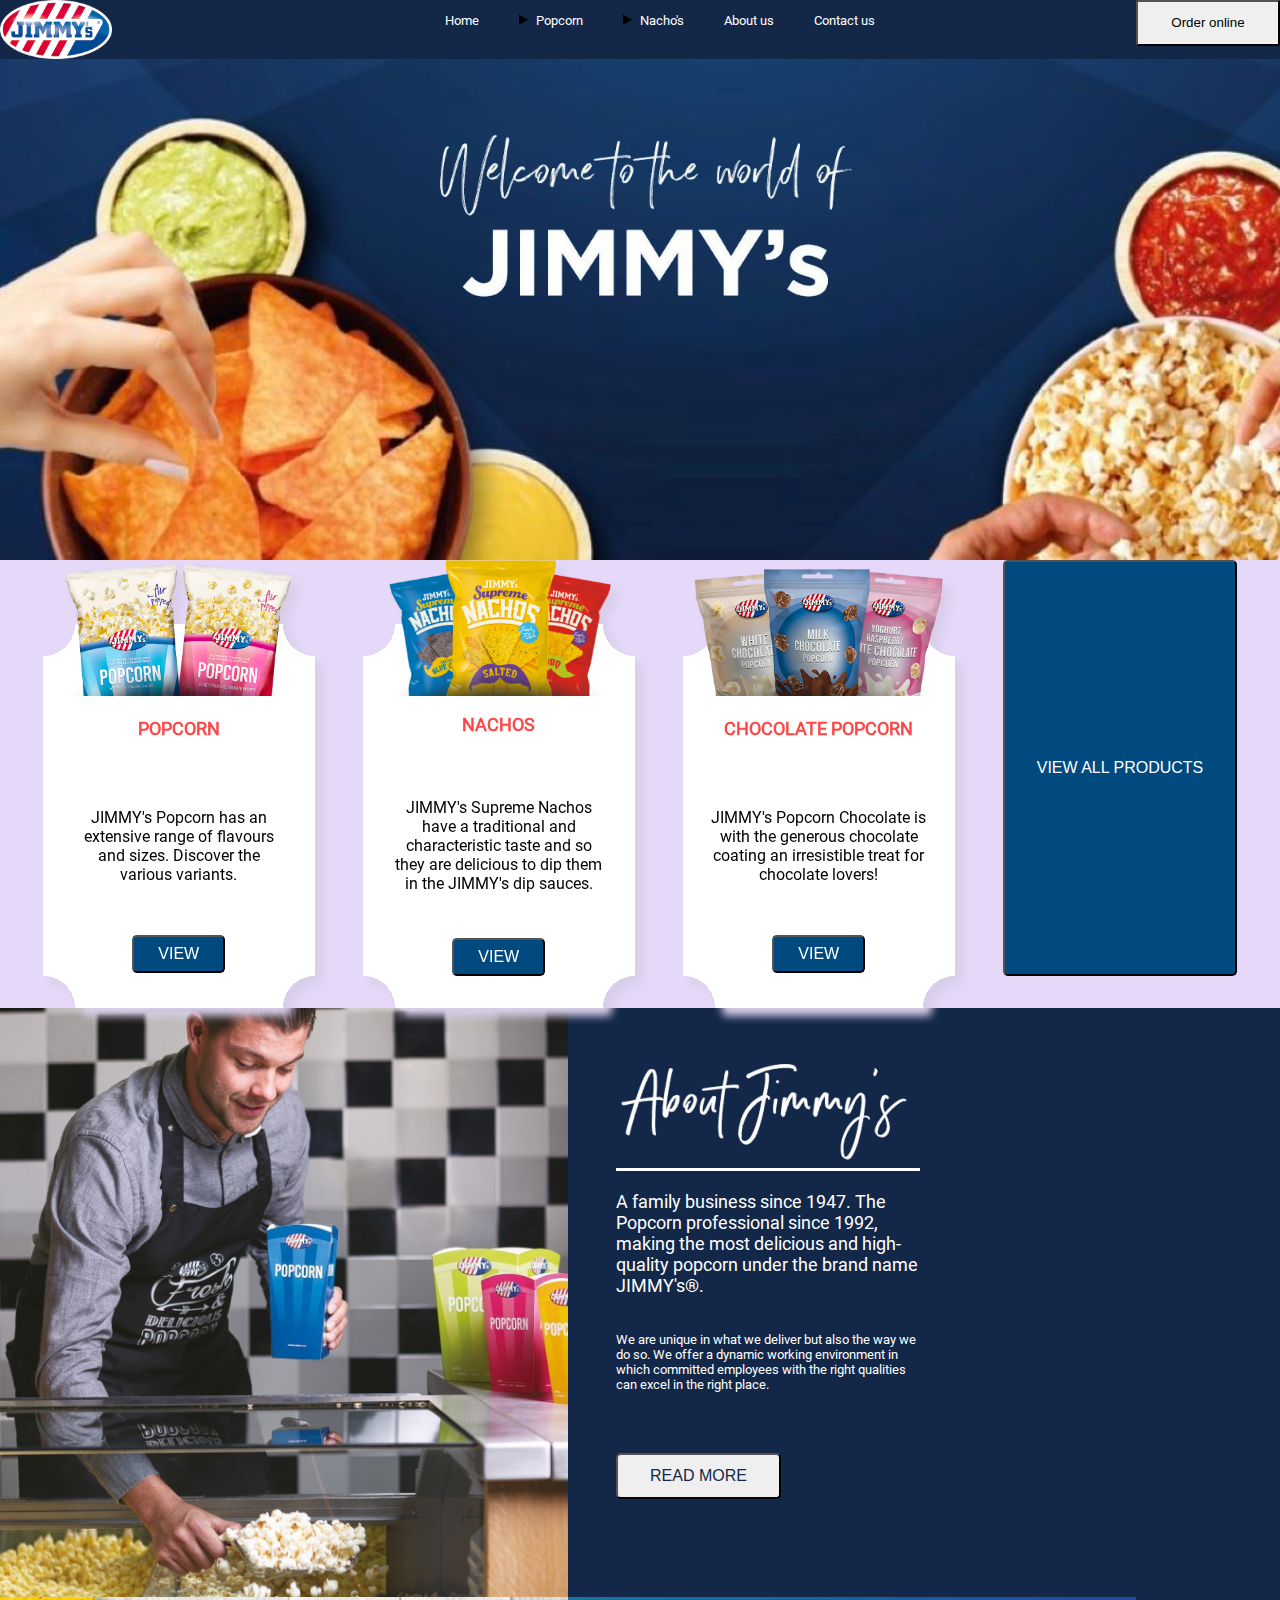
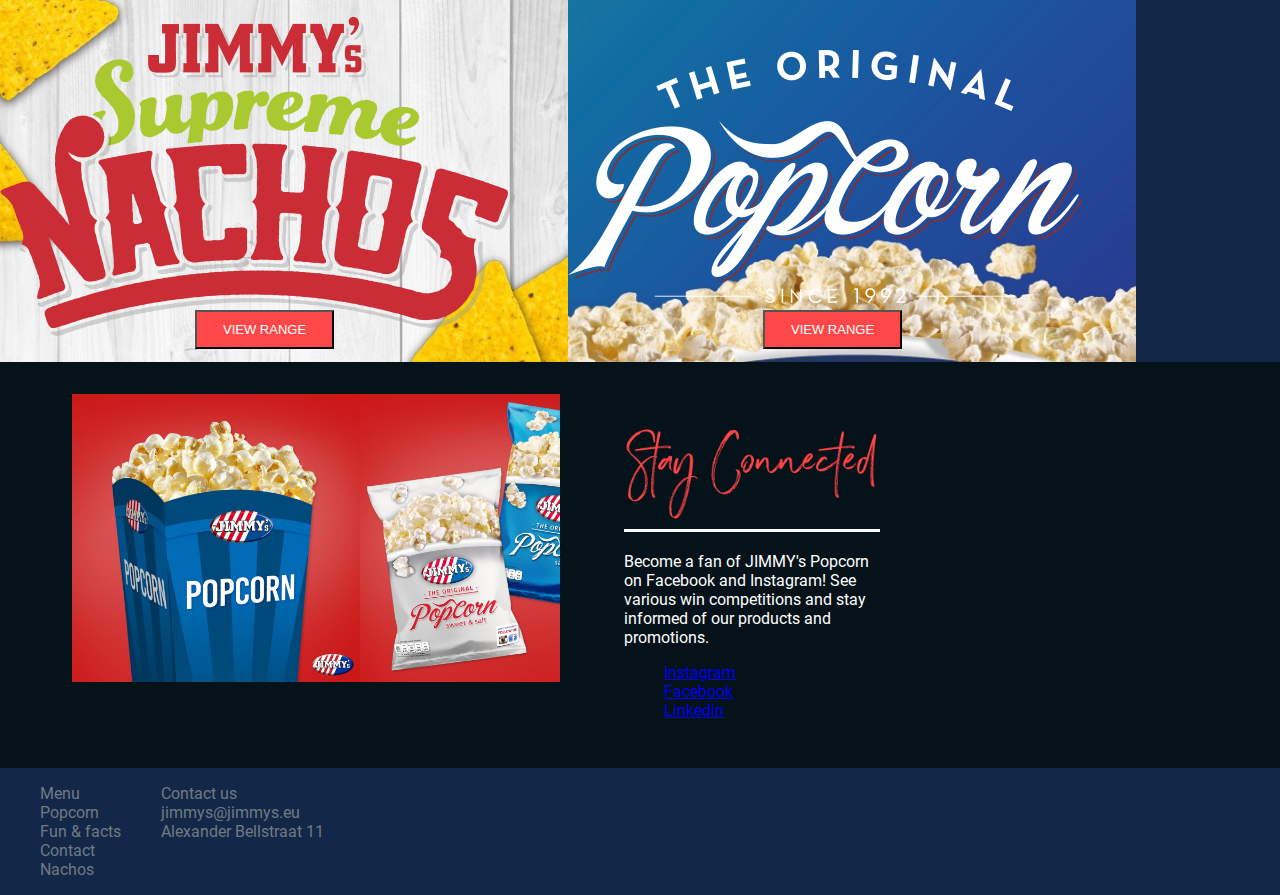
==== commit 6d2f3831: "." ====
--- a/FEDherkansing/index.html
+++ b/FEDherkansing/index.html
@@ -19,7 +19,6 @@
       <button>
         <img src="img/Hamburger_icon_white.png" alt="hamburger menu" />
       </button>
-
       <nav>
         <ul>
           <li><a href="#">Home</a></li>
@@ -191,7 +190,7 @@
       </ul>
       <ul>
         <li>Contact us</li>
-        <li>jimmys@jimmyseu</li>
+        <li>jimmys@jimmys.eu</li>
         <li>Alexander Bellstraat 11</li>
       </ul>
     </footer>
--- a/FEDherkansing/styles/style.css
+++ b/FEDherkansing/styles/style.css
@@ -31,6 +31,7 @@
   --blokje-shadow-color: rgb(216, 206, 233);
   --color-footertext: rgb(110, 123, 131);
   --color-backgroundsection: rgb(6, 18, 26);
+  --color-focus: rgb( 144, 238, 144);
 }
 
 img {
@@ -49,6 +50,23 @@
   font-family: robotoRegular, sans-serif;
   background-color: var(--color-background);
 }
+
+
+button:focus{
+  box-shadow: 0 0 0 .2em var(--color-focus);
+  outline: none;
+}
+
+a:focus{
+  box-shadow: 0 0 0 .2em var(--color-focus);
+  outline: none;
+}
+
+summary:focus{
+  box-shadow: 0 0 0 .2em var(--color-focus);
+  outline: none;
+}
+
 
 header {
   display: flex;
@@ -125,14 +143,6 @@
     
   } */
 
-footer li {
-  list-style-type: none;
-}
-
-footer a {
-  text-decoration: none;
-  color: var(--color-footertext);
-}
 
  @media (min-width: 38em) {
   header button:nth-of-type(2) {
@@ -188,3 +198,15 @@
  
 }  
 
+footer{
+  display: flex;
+}
+footer li {
+list-style-type: none;
+color: var(--color-footertext)
+}
+
+footer a {
+text-decoration: none;
+color: var(--color-footertext);
+}--- a/FEDherkansing/styles/style.css
+++ b/FEDherkansing/styles/style.css
@@ -31,6 +31,7 @@
   --blokje-shadow-color: rgb(216, 206, 233);
   --color-footertext: rgb(110, 123, 131);
   --color-backgroundsection: rgb(6, 18, 26);
+  --color-focus: rgb( 144, 238, 144);
 }
 
 img {
@@ -49,6 +50,23 @@
   font-family: robotoRegular, sans-serif;
   background-color: var(--color-background);
 }
+
+
+button:focus{
+  box-shadow: 0 0 0 .2em var(--color-focus);
+  outline: none;
+}
+
+a:focus{
+  box-shadow: 0 0 0 .2em var(--color-focus);
+  outline: none;
+}
+
+summary:focus{
+  box-shadow: 0 0 0 .2em var(--color-focus);
+  outline: none;
+}
+
 
 header {
   display: flex;
@@ -125,14 +143,6 @@
     
   } */
 
-footer li {
-  list-style-type: none;
-}
-
-footer a {
-  text-decoration: none;
-  color: var(--color-footertext);
-}
 
  @media (min-width: 38em) {
   header button:nth-of-type(2) {
@@ -188,3 +198,15 @@
  
 }  
 
+footer{
+  display: flex;
+}
+footer li {
+list-style-type: none;
+color: var(--color-footertext)
+}
+
+footer a {
+text-decoration: none;
+color: var(--color-footertext);
+}--- a/FEDherkansing/styles/stylehome.css
+++ b/FEDherkansing/styles/stylehome.css
@@ -124,7 +124,6 @@
   color: var(--color-background);
   padding: 0.75em 2em 0.75em 2em;
   font-size: medium;
-  margin-bottom: 2em;
   text-transform: uppercase;
   margin-top: 3em;
 }
@@ -135,7 +134,8 @@
 }
 
 section:nth-of-type(3) article {
-  padding: 2em 2em 2em 2em;
+  padding: 2em 2em 2em 3em;
+  width: 24em;
 }
 
 
@@ -143,29 +143,34 @@
 
 section:nth-of-type(3) p {
   color: var(--color-background1);
-  width: 23em;
+
   font-size: small;
 }
 
 section:nth-of-type(4) {
   display: flex;
   flex-wrap: wrap;
+
 }
 
 section:nth-of-type(4) article {
   position: relative;
-  flex-wrap: wrap;
-}
+
+}
+
+
 
 section:nth-of-type(4) article:nth-of-type(1) {
   background-image: url(/FEDherkansing/img/Background_left.jpg);
-
-  width: 35.5em;
+width: 35.5em;
+background-size: cover;
+ 
 }
 
 section:nth-of-type(4) article:nth-of-type(2) {
   background-image: url(/FEDherkansing/img/Background_right-2.jpg);
   width: 35.5em;
+  background-size: cover;
 }
 
 section:nth-of-type(4) button {
@@ -178,26 +183,51 @@
   position: absolute;
   left: 15em;
   bottom: 1em;
-  transform: translate(50% -50%);
 }
 
 section:last-of-type {
   background-color: var(--color-backgroundsection);
   display: flex;
-}
-
+  flex-wrap: wrap;
+}
+
+section:last-of-type h2{
+  border-bottom: solid var(--color-background1);
+}
 section:last-of-type > ul{
   display: flex;
   flex-wrap: nowrap;
+	overflow:auto;
+	scroll-snap-type:x mandatory;
+	overscroll-behavior-x:contain;
+	scroll-behavior:smooth;
   order: -10;
-
-
+  width: 33em;
+ margin: 2em 2em 2em 2em;
 }
 section:last-of-type p{
  color: var(--color-background1);
 
 
 }
+
+section:last-of-type article{
+   width: 20em;
+   padding: 2em 2em 2em;
+ 
+ }
 section:last-of-type ul li {
   list-style-type: none;
-}
+  scroll-snap-align:center;
+	flex-shrink:0;
+	width:18em;
+ 
+}
+
+
+
+
+
+
+
+
